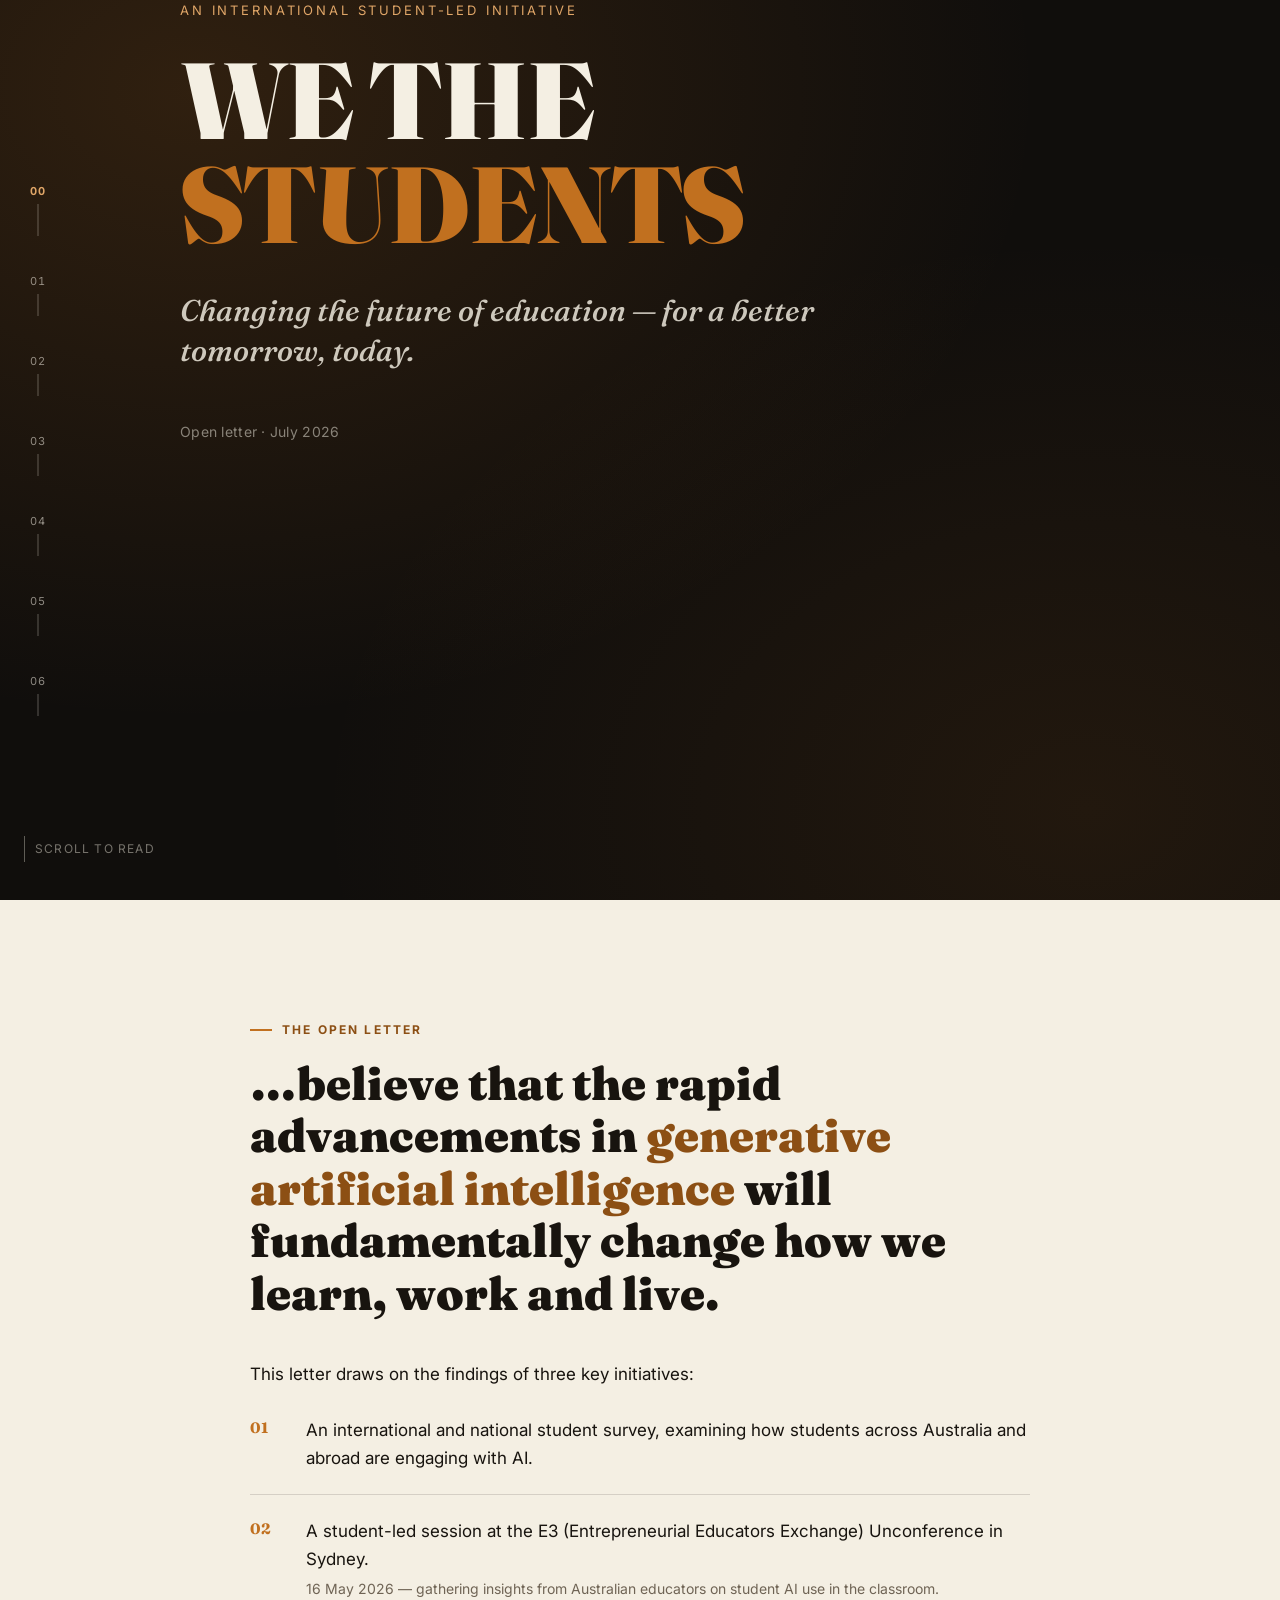
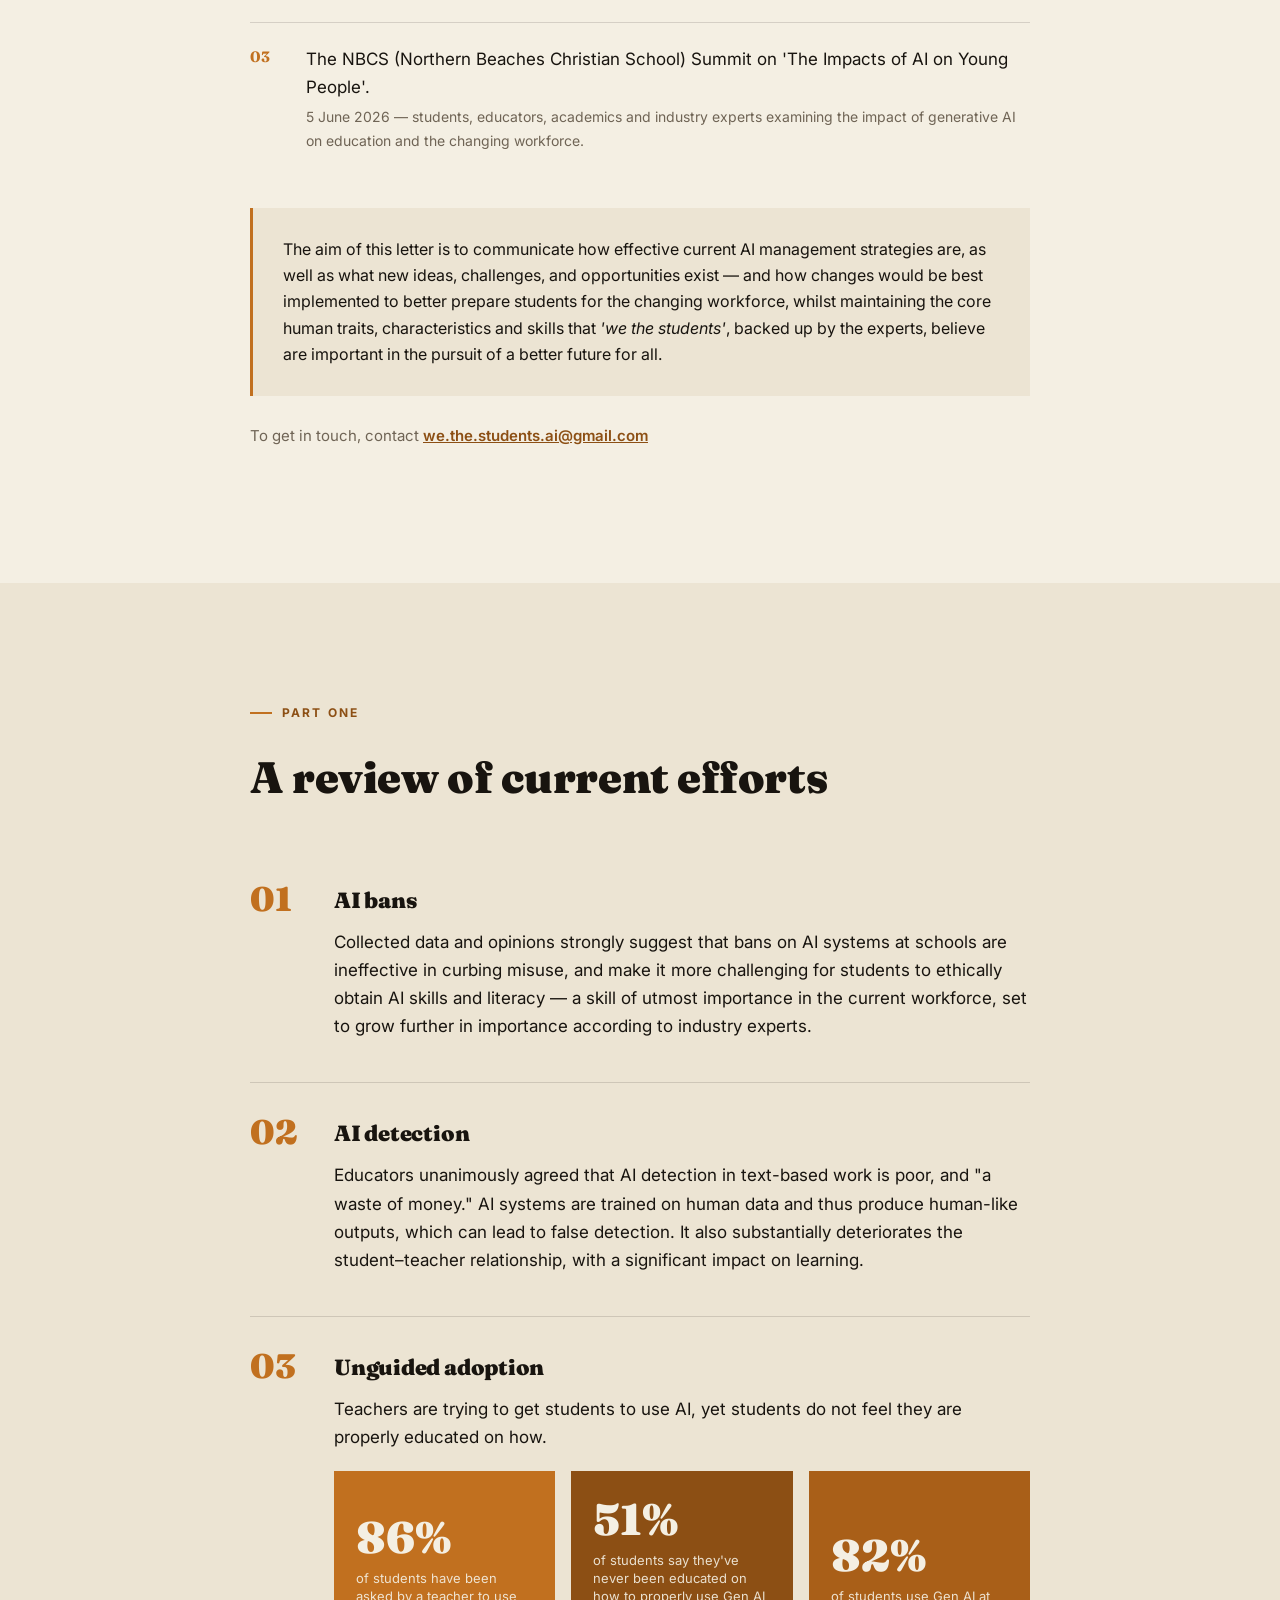
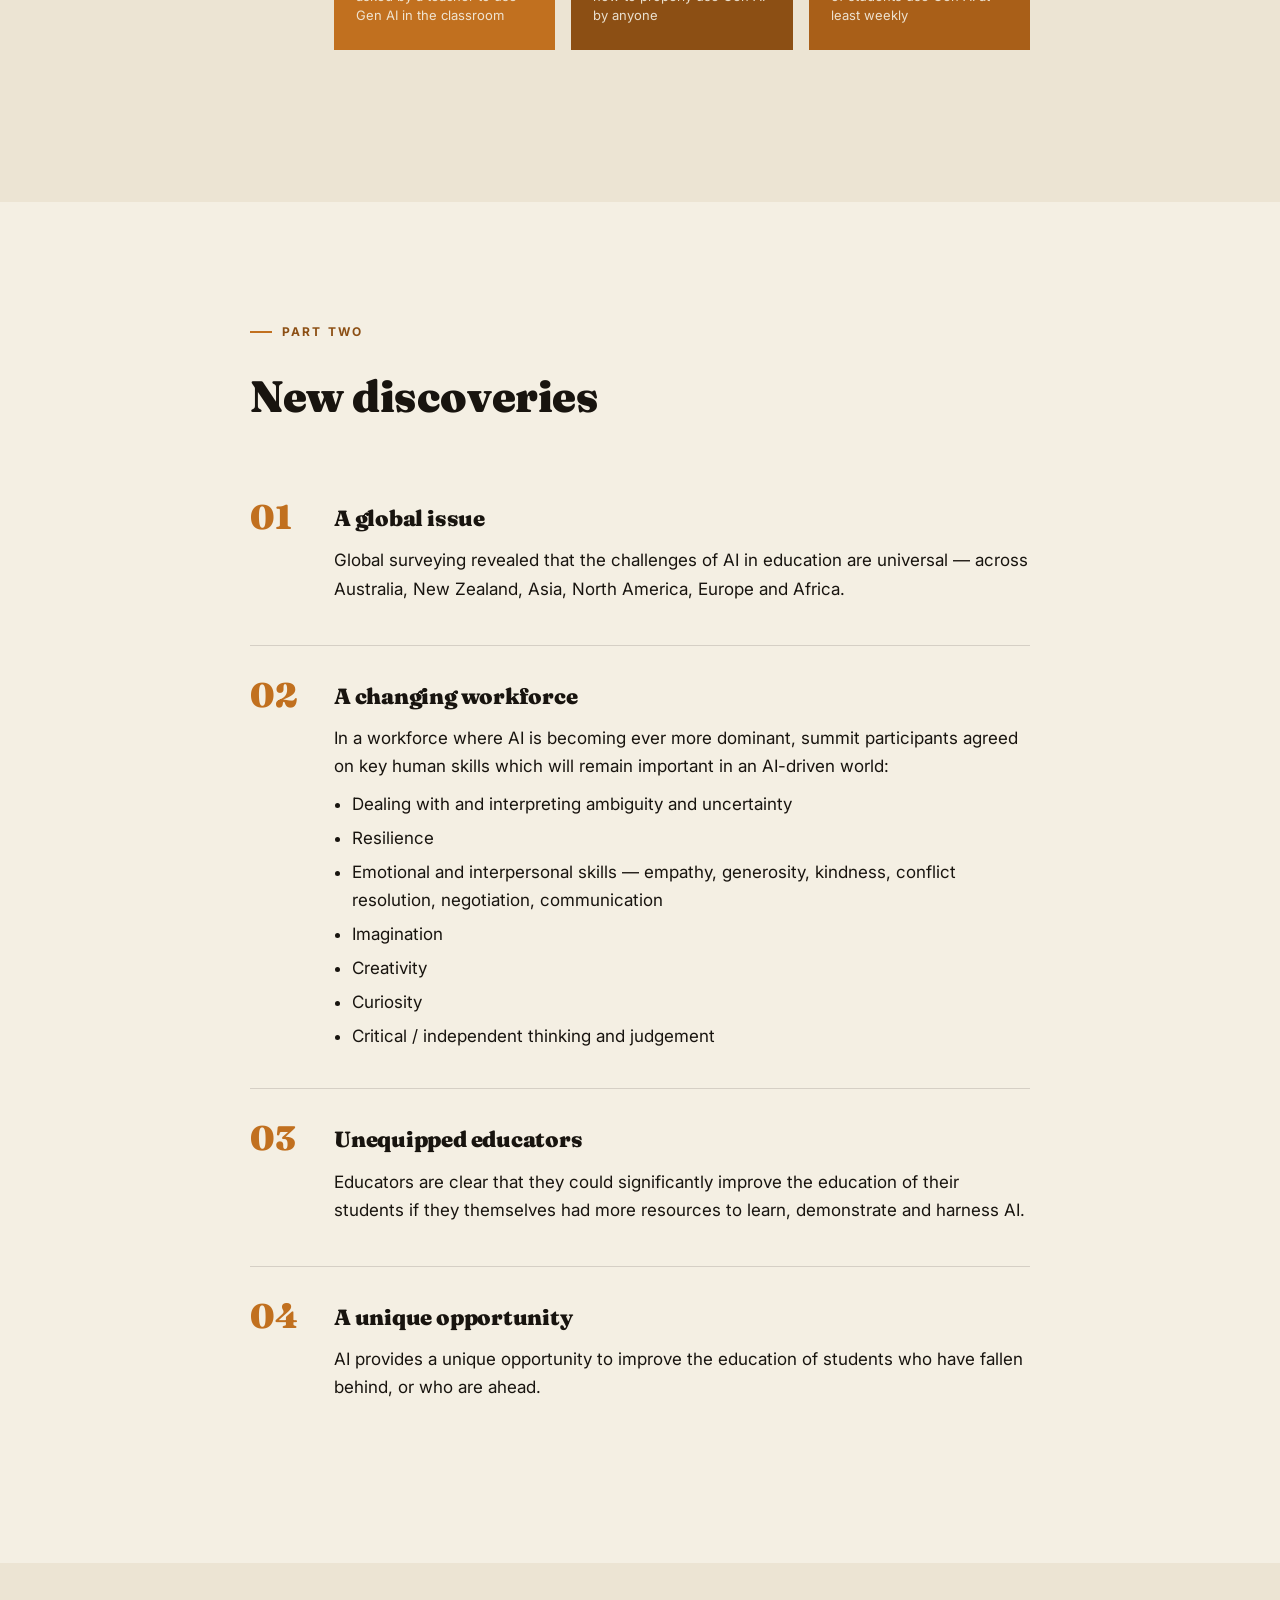
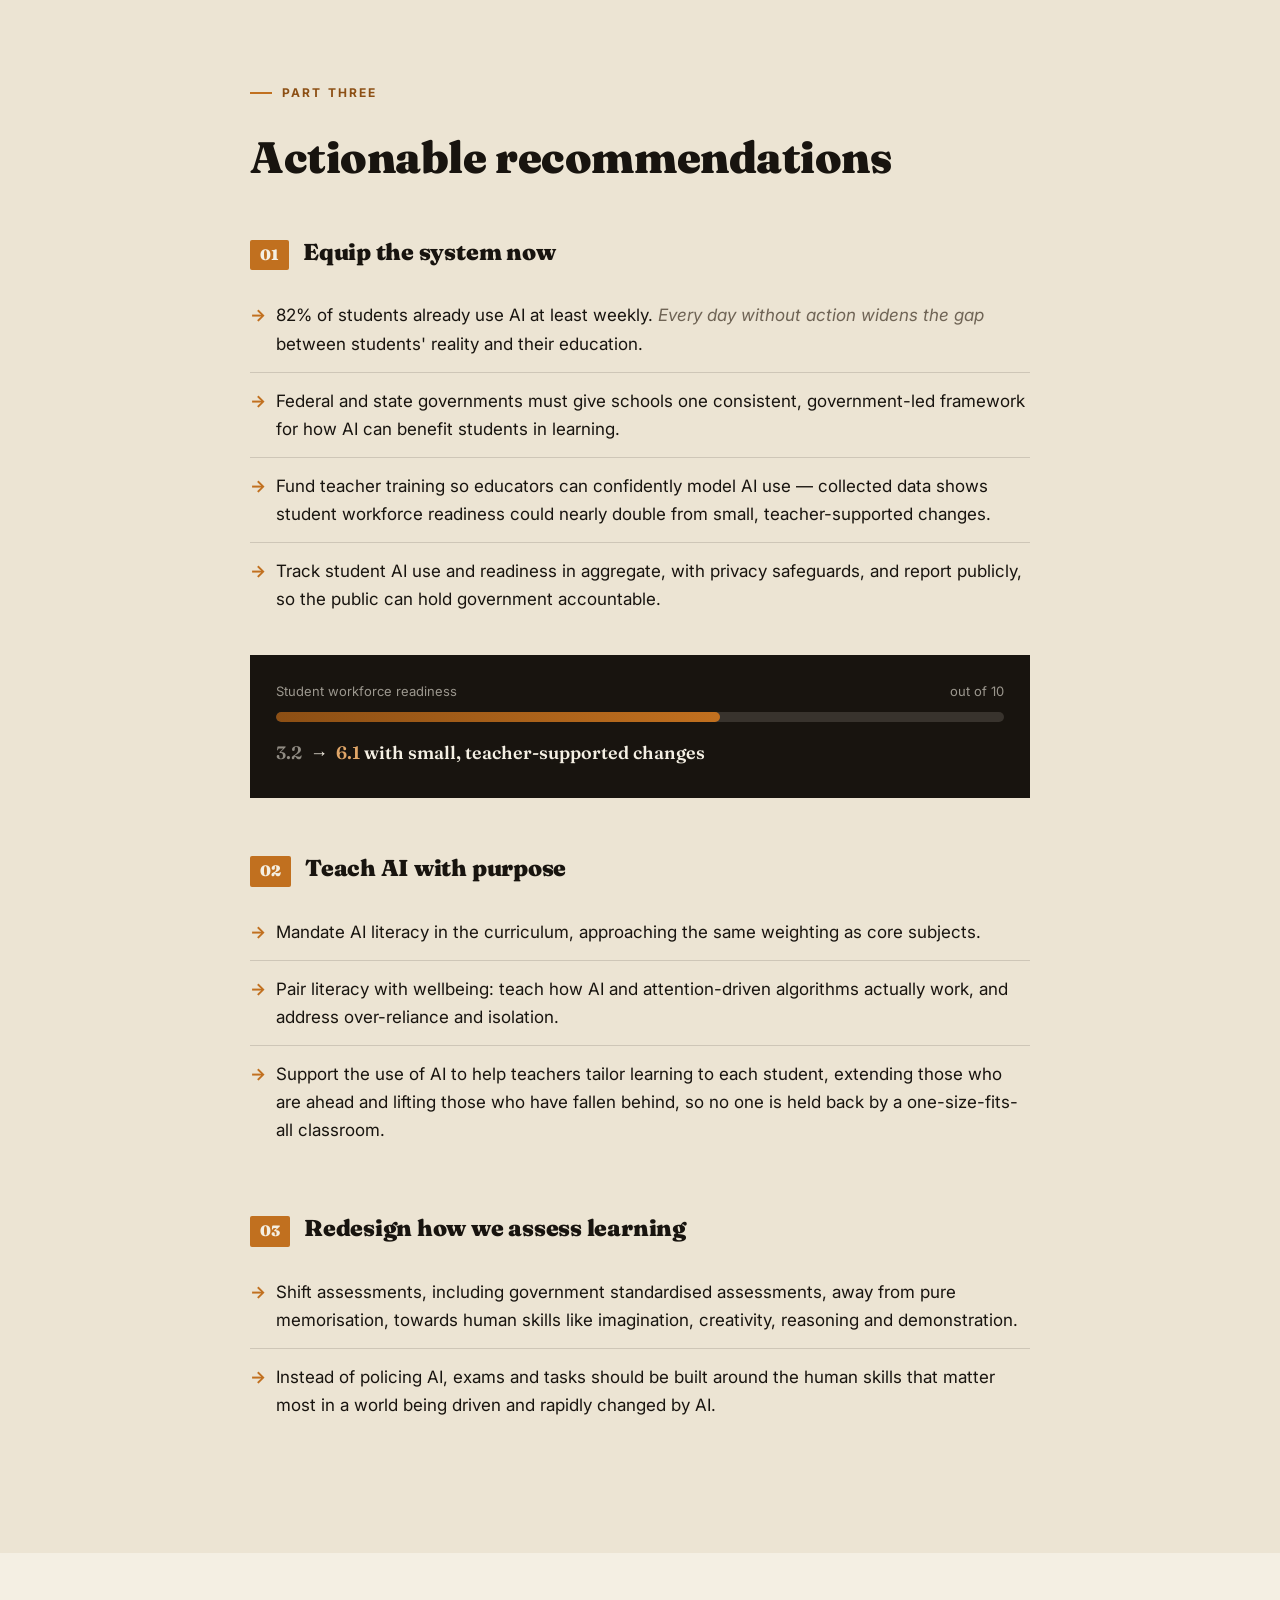
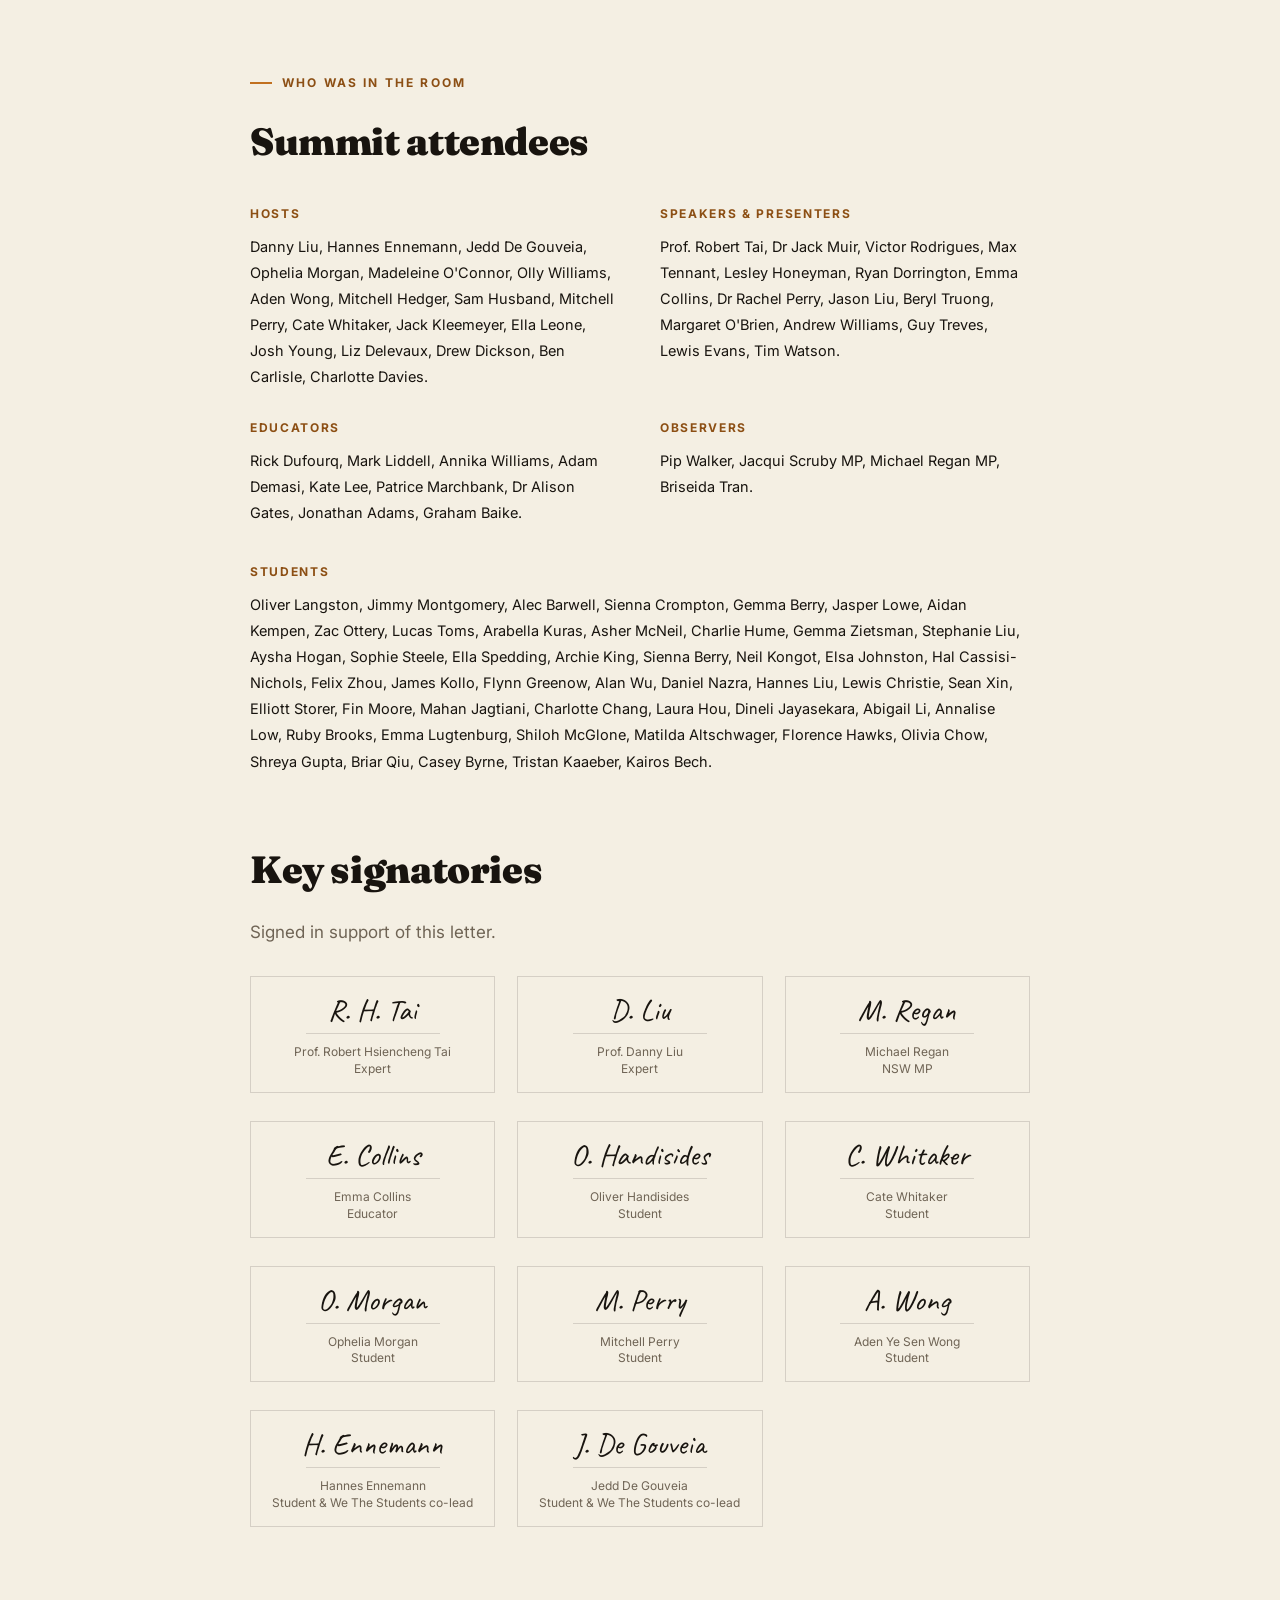
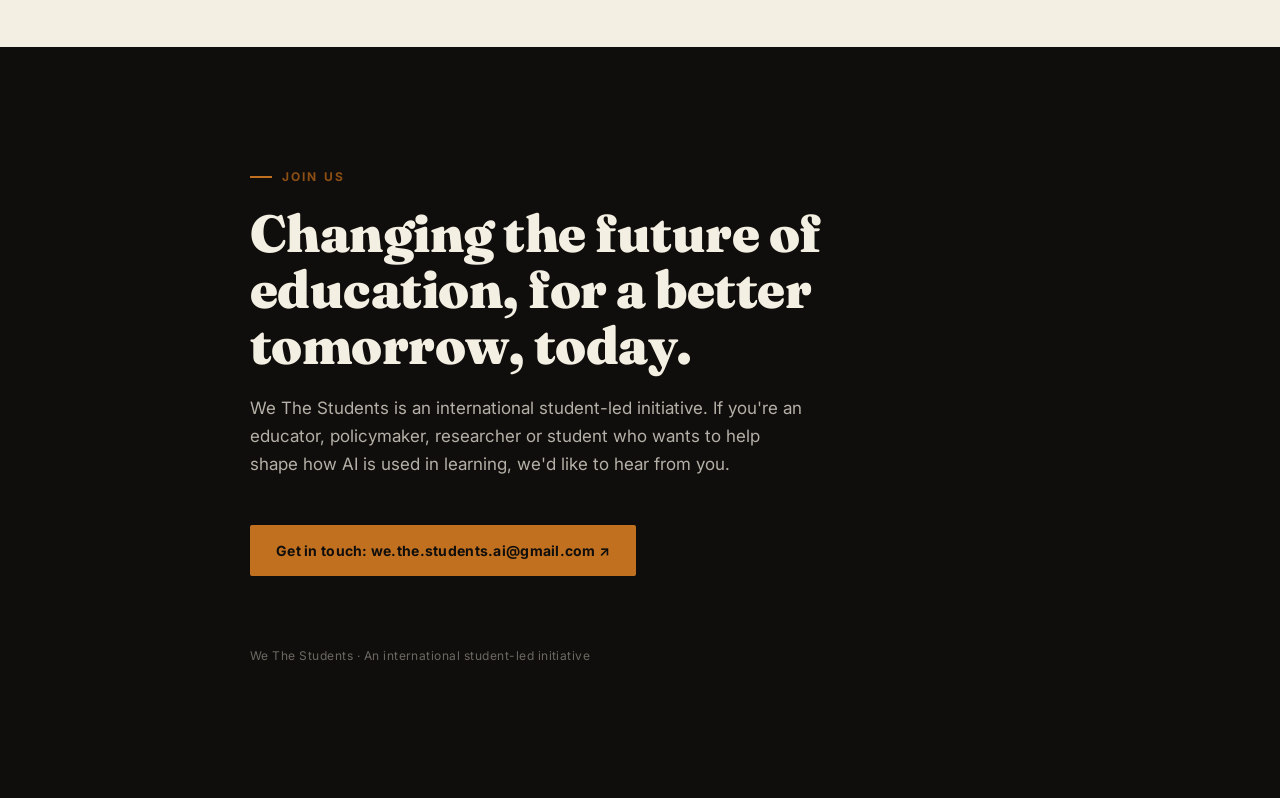
==== index.html @ c6d5ffde "Update and rename we-the-students.html to index.html" ====
<!DOCTYPE html>
<html lang="en">
<head>
<meta charset="UTF-8">
<meta name="viewport" content="width=device-width, initial-scale=1.0">
<title>We The Students: An Open Letter on AI in Education</title>
<meta name="description" content="An international student-led open letter on AI in education.">
<link rel="preconnect" href="https://fonts.googleapis.com">
<link rel="preconnect" href="https://fonts.gstatic.com" crossorigin>
<link href="https://fonts.googleapis.com/css2?family=Fraunces:ital,opsz,wght@0,9..144,300;0,9..144,500;0,9..144,700;0,9..144,900;1,9..144,600&family=Inter:wght@400;500;600;700&family=Caveat:wght@500;700&display=swap" rel="stylesheet">
<style>
  :root{
    --ink:#18140f;
    --paper:#f4efe3;
    --paper-2:#ece4d3;
    --cover:#100e0c;
    --terracotta:#c1701f;
    --terracotta-deep:#8c4f14;
    --terracotta-soft:#e0a668;
    --muted:#6f6455;
    --line: rgba(24,20,15,0.14);
    --line-on-dark: rgba(244,239,227,0.16);
    --maxw: 780px;
  }

  *{box-sizing:border-box;}
  html{scroll-behavior:smooth;}
  body{
    margin:0;
    background:var(--paper);
    color:var(--ink);
    font-family:'Inter', sans-serif;
    font-size:17px;
    line-height:1.65;
    -webkit-font-smoothing:antialiased;
  }
  @media (prefers-reduced-motion: reduce){
    html{scroll-behavior:auto;}
    *{animation-duration:0.001ms !important; transition-duration:0.001ms !important;}
  }

  h1,h2,h3{
    font-family:'Fraunces', serif;
    font-weight:900;
    letter-spacing:-0.01em;
    margin:0 0 0.4em 0;
    color:var(--ink);
  }

  a{color:var(--terracotta-deep);}
  a:focus-visible, button:focus-visible, .navlink:focus-visible{
    outline:2px solid var(--terracotta);
    outline-offset:3px;
  }

  /* progress bar */
  #progress{
    position:fixed;
    top:0; left:0;
    height:3px;
    width:0%;
    background:var(--terracotta);
    z-index:100;
    transition:width 0.08s linear;
  }

  /* ide rail nav */
  #rail{
    position:fixed;
    top:0; left:0;
    height:100vh;
    width:76px;
    display:flex;
    flex-direction:column;
    align-items:center;
    justify-content:center;
    gap:26px;
    z-index:90;
    background:transparent;
  }
  .rail-dot{
    width:100%;
    display:flex;
    flex-direction:column;
    align-items:center;
    gap:6px;
    cursor:pointer;
    background:none;
    border:none;
    padding:6px 0;
    font-family:'Inter',sans-serif;
  }
  .rail-num{
    font-size:11px;
    letter-spacing:0.08em;
    color:var(--muted);
    font-variant-numeric: tabular-nums;
    transition:color 0.25s ease;
  }
  .rail-bar{
    width:2px;
    height:22px;
    background:var(--line);
    transition:background 0.25s ease, height 0.25s ease;
  }
  .rail-dot.active .rail-num{color:var(--terracotta-deep); font-weight:700;}
  .rail-dot.active .rail-bar{background:var(--terracotta); height:32px;}
  .rail-dot:hover .rail-bar{background:var(--terracotta-soft);}

  #rail.on-dark .rail-num{color:rgba(244,239,227,0.55);}
  #rail.on-dark .rail-bar{background:var(--line-on-dark);}
  #rail.on-dark .rail-dot.active .rail-num{color:var(--terracotta-soft);}

  @media (max-width: 860px){
    #rail{display:none;}
  }

  /* mobile top nav */
  #mobilebar{
    display:none;
    position:fixed;
    top:0; left:0; right:0;
    z-index:95;
    background:var(--paper);
    border-bottom:1px solid var(--line);
    padding:10px 16px;
    font-family:'Inter',sans-serif;
    font-size:13px;
    overflow-x:auto;
    white-space:nowrap;
    -ms-overflow-style:none;
    scrollbar-width:none;
  }
  #mobilebar::-webkit-scrollbar{display:none;}
  #mobilebar button{
    background:none;border:none;
    color:var(--muted);
    padding:6px 10px;
    font-size:13px;
    font-family:'Inter',sans-serif;
    cursor:pointer;
  }
  #mobilebar button.active{color:var(--terracotta-deep); font-weight:700;}
  @media (max-width: 860px){
    #mobilebar{display:block;}
    body{padding-top:0;}
  }

  section{
    position:relative;
    padding:120px 24px;
    display:flex;
    justify-content:center;
  }
  @media (max-width:860px){
    section{padding:96px 20px 72px;}
  }
  .inner{width:100%; max-width:var(--maxw);}

  .eyebrow{
    font-family:'Inter',sans-serif;
    font-weight:700;
    font-size:12px;
    letter-spacing:0.18em;
    text-transform:uppercase;
    color:var(--terracotta-deep);
    margin-bottom:18px;
    display:flex;
    align-items:center;
    gap:10px;
  }
  .eyebrow::before{
    content:"";
    width:22px; height:2px;
    background:var(--terracotta);
    display:inline-block;
  }

  /* cover */
  #cover{
    background:var(--cover);
    color:var(--paper);
    min-height:100svh;
    padding:0 24px;
    text-align:left;
    background-image:
      radial-gradient(ellipse at 15% 10%, rgba(193,112,31,0.18), transparent 55%),
      radial-gradient(ellipse at 85% 90%, rgba(193,112,31,0.10), transparent 50%);
  }
  #cover .inner{max-width:920px;}
  #cover .kicker{
    font-family:'Inter',sans-serif;
    font-size:13px;
    letter-spacing:0.22em;
    text-transform:uppercase;
    color:var(--terracotta-soft);
    margin-bottom:28px;
  }
  #cover h1{
    font-size:clamp(48px, 9vw, 108px);
    line-height:0.96;
    color:var(--paper);
    margin-bottom:0;
  }
  #cover h1 span{color:var(--terracotta);}
  #cover .subhead{
    margin-top:34px;
    font-family:'Fraunces', serif;
    font-style:italic;
    font-weight:500;
    font-size:clamp(20px,3vw,30px);
    color:rgba(244,239,227,0.82);
    max-width:640px;
    line-height:1.35;
  }
  #cover .tag{
    margin-top:48px;
    font-size:14px;
    color:rgba(244,239,227,0.5);
    letter-spacing:0.02em;
  }
  .scrolldown{
    position:absolute;
    bottom:38px; left:24px;
    display:flex; align-items:center; gap:10px;
    font-size:12px; letter-spacing:0.1em; text-transform:uppercase;
    color:rgba(244,239,227,0.45);
  }
  .scrolldown .chev{
    width:1px; height:26px; background:rgba(244,239,227,0.35);
    position:relative; overflow:hidden;
  }
  .scrolldown .chev::after{
    content:"";
    position:absolute; top:-100%; left:0; width:100%; height:100%;
    background:var(--terracotta);
    animation:runline 1.8s infinite ease-in-out;
  }
  @keyframes runline{
    0%{top:-100%;} 60%{top:100%;} 100%{top:100%;}
  }

  /* belief statement */
  #belief blockquote{
    font-family:'Fraunces', serif;
    font-weight:900;
    font-size:clamp(28px, 4.4vw, 46px);
    line-height:1.14;
    margin:0 0 40px 0;
    color:var(--ink);
  }
  #belief blockquote .accent{color:var(--terracotta-deep);}

  .initiative-list{
    list-style:none;
    margin:0; padding:0;
    counter-reset:init;
    display:flex; flex-direction:column; gap:22px;
    margin-top:28px;
  }
  .initiative-list li{
    counter-increment:init;
    display:grid;
    grid-template-columns:40px 1fr;
    gap:16px;
    padding-bottom:22px;
    border-bottom:1px solid var(--line);
  }
  .initiative-list li:last-child{border-bottom:none; padding-bottom:0;}
  .initiative-list li::before{
    content:counter(init, decimal-leading-zero);
    font-family:'Fraunces', serif;
    font-weight:700;
    font-size:15px;
    color:var(--terracotta);
  }
  .initiative-list p{margin:0; color:var(--ink);}
  .initiative-list .meta{
    display:block; margin-top:4px; font-size:14px; color:var(--muted);
  }

  .aim-box{
    margin-top:56px;
    padding:28px 30px;
    background:var(--paper-2);
    border-left:3px solid var(--terracotta);
    font-size:16px;
    color:var(--ink);
  }
  .contact-line{
    margin-top:28px;
    font-size:15px;
    color:var(--muted);
  }
  .contact-line a{
    font-weight:600;
  }

  /* alt section shading */
  .shade{background:var(--paper-2);}

  /* numbered feature blocks */
  .feature{
    display:grid;
    grid-template-columns:64px 1fr;
    gap:20px;
    padding:32px 0;
    border-bottom:1px solid var(--line);
  }
  .feature:first-of-type{padding-top:0;}
  .feature:last-of-type{border-bottom:none;}
  .feature .num{
    font-family:'Fraunces', serif;
    font-weight:900;
    font-size:34px;
    color:var(--terracotta);
    line-height:1;
  }
  .feature h3{
    font-size:22px;
    margin-bottom:10px;
  }
  .feature p{margin:0 0 10px 0; color:var(--ink);}
  .feature ul{margin:10px 0 0 0; padding-left:18px; color:var(--ink);}
  .feature ul li{margin-bottom:6px;}

  /* stat cards */
  .stat-grid{
    display:grid;
    grid-template-columns:repeat(3, 1fr);
    gap:16px;
    margin-top:20px;
  }
  @media (max-width:640px){
    .stat-grid{grid-template-columns:1fr;}
  }
  .stat-card{
    background:var(--terracotta);
    color:var(--paper);
    padding:26px 22px;
    min-height:150px;
    display:flex;
    flex-direction:column;
    justify-content:flex-end;
  }
  .stat-card:nth-child(2){background:var(--terracotta-deep);}
  .stat-card:nth-child(3){background:#a95f18;}
  .stat-num{
    font-family:'Fraunces', serif;
    font-weight:900;
    font-size:44px;
    line-height:1;
    margin-bottom:10px;
    font-variant-numeric: tabular-nums;
  }
  .stat-label{font-size:13px; line-height:1.4; color:rgba(244,239,227,0.9);}

  /* readiness meter (3.2 -> 6.1) */
  .meter-wrap{
    margin:28px 0 8px;
    padding:26px 26px 30px;
    background:var(--ink);
    color:var(--paper);
  }
  .meter-labels{
    display:flex; justify-content:space-between;
    font-size:13px; color:rgba(244,239,227,0.6);
    margin-bottom:10px;
  }
  .meter-track{
    position:relative;
    height:10px;
    background:rgba(244,239,227,0.14);
    border-radius:6px;
    overflow:hidden;
  }
  .meter-fill{
    position:absolute; left:0; top:0; bottom:0;
    width:0%;
    background:linear-gradient(90deg, var(--terracotta-deep), var(--terracotta));
    border-radius:6px;
    transition:width 1.4s cubic-bezier(.2,.8,.2,1);
  }
  .meter-caption{
    margin-top:16px;
    font-family:'Fraunces', serif;
    font-size:18px;
    font-weight:600;
  }
  .meter-caption .from{color:rgba(244,239,227,0.55);}
  .meter-caption .to{color:var(--terracotta-soft);}

  /* recommendation groups */
  .rec-group{margin-bottom:52px;}
  .rec-group:last-child{margin-bottom:0;}
  .rec-head{
    display:flex; align-items:baseline; gap:14px;
    margin-bottom:16px;
  }
  .rec-head .tag{
    font-family:'Fraunces', serif;
    font-weight:900;
    font-size:15px;
    color:var(--paper);
    background:var(--terracotta);
    padding:3px 10px;
    border-radius:2px;
  }
  .rec-head h3{margin:0; font-size:23px;}
  .rec-group ul{
    list-style:none; margin:0; padding:0;
  }
  .rec-group li{
    position:relative;
    padding:14px 0 14px 26px;
    border-bottom:1px solid var(--line);
    color:var(--ink);
  }
  .rec-group li:last-child{border-bottom:none;}
  .rec-group li::before{
    content:"→";
    position:absolute; left:0; top:14px;
    color:var(--terracotta);
    font-weight:700;
  }
  .rec-group li em{font-style:italic; color:var(--muted);}

  /* summit / attendees */
  .people-grid{
    display:grid;
    grid-template-columns:1fr 1fr;
    gap:28px 40px;
    margin-top:24px;
  }
  @media (max-width:640px){
    .people-grid{grid-template-columns:1fr;}
  }
  .people-block h4{
    font-family:'Inter',sans-serif;
    font-size:12px;
    letter-spacing:0.14em;
    text-transform:uppercase;
    color:var(--terracotta-deep);
    margin:0 0 10px 0;
  }
  .people-block p{
    margin:0; font-size:14.5px; color:var(--ink); line-height:1.8;
  }

  /* signatories */
  .sig-grid{
    display:grid;
    grid-template-columns:repeat(3, 1fr);
    gap:28px 22px;
    margin-top:30px;
  }
  @media (max-width:640px){
    .sig-grid{grid-template-columns:1fr 1fr;}
  }
  .sig-card{
    text-align:center;
    padding:18px 10px 14px;
    border:1px solid var(--line);
  }
  .sig-name-script{
    font-family:'Caveat', cursive;
    font-size:30px;
    color:var(--ink);
    margin-bottom:8px;
    line-height:1;
  }
  .sig-underline{
    width:60%;
    height:1px;
    background:var(--line);
    margin:0 auto 10px;
  }
  .sig-role{
    font-size:12px; color:var(--muted); line-height:1.4;
  }

  /* closing */
  #closing{
    background:var(--cover);
    color:var(--paper);
    text-align:left;
  }
  #closing h2{
    color:var(--paper);
    font-size:clamp(30px,5vw,52px);
    line-height:1.08;
  }
  #closing p{
    color:rgba(244,239,227,0.72);
    font-size:17px;
    max-width:560px;
  }
  .cta-btn{
    display:inline-flex;
    align-items:center;
    gap:10px;
    margin-top:30px;
    padding:14px 26px;
    background:var(--terracotta);
    color:var(--cover);
    font-family:'Inter',sans-serif;
    font-weight:700;
    font-size:14px;
    letter-spacing:0.02em;
    text-decoration:none;
    border-radius:2px;
    transition:background 0.2s ease, transform 0.2s ease;
  }
  .cta-btn:hover{background:var(--terracotta-soft); transform:translateX(2px);}
  #closing .footnote{
    margin-top:70px;
    font-size:12px;
    color:rgba(244,239,227,0.4);
    letter-spacing:0.04em;
  }

  /* reveal-on-scroll */
  .reveal{
    opacity:0;
    transform:translateY(18px);
    transition:opacity 0.7s ease, transform 0.7s ease;
  }
  .reveal.in{
    opacity:1;
    transform:translateY(0);
  }

  ::selection{background:var(--terracotta); color:var(--paper);}
</style>
</head>
<body>

<div id="progress"></div>

<nav id="rail" aria-label="Section navigation">
  <button class="rail-dot" data-target="cover"><span class="rail-num">00</span><span class="rail-bar"></span></button>
  <button class="rail-dot" data-target="belief"><span class="rail-num">01</span><span class="rail-bar"></span></button>
  <button class="rail-dot" data-target="review"><span class="rail-num">02</span><span class="rail-bar"></span></button>
  <button class="rail-dot" data-target="discoveries"><span class="rail-num">03</span><span class="rail-bar"></span></button>
  <button class="rail-dot" data-target="recommendations"><span class="rail-num">04</span><span class="rail-bar"></span></button>
  <button class="rail-dot" data-target="summit"><span class="rail-num">05</span><span class="rail-bar"></span></button>
  <button class="rail-dot" data-target="closing"><span class="rail-num">06</span><span class="rail-bar"></span></button>
</nav>

<div id="mobilebar">
  <button data-target="cover">Cover</button>
  <button data-target="belief">The Letter</button>
  <button data-target="review">Current Efforts</button>
  <button data-target="discoveries">Discoveries</button>
  <button data-target="recommendations">Recommendations</button>
  <button data-target="summit">Summit</button>
  <button data-target="closing">Get In Touch</button>
</div>

<!-- COVER -->
<section id="cover">
  <div class="inner">
    <div class="kicker">An international student-led initiative</div>
    <h1>WE THE<br><span>STUDENTS</span></h1>
    <p class="subhead">Changing the future of education — for a better tomorrow, today.</p>
    <p class="tag">Open letter · July 2026</p>
  </div>
  <div class="scrolldown"><div class="chev"></div>Scroll to read</div>
</section>

<!-- BELIEF / ABOUT THE LETTER -->
<section id="belief">
  <div class="inner">
    <div class="eyebrow reveal">The Open Letter</div>
    <blockquote class="reveal">…believe that the rapid advancements in <span class="accent">generative artificial intelligence</span> will fundamentally change how we learn, work and live.</blockquote>

    <p class="reveal">This letter draws on the findings of three key initiatives:</p>

    <ol class="initiative-list reveal">
      <li>
        <p>An international and national student survey, examining how students across Australia and abroad are engaging with AI.</p>
      </li>
      <li>
        <p>A student-led session at the E3 (Entrepreneurial Educators Exchange) Unconference in Sydney.
        <span class="meta">16 May 2026 — gathering insights from Australian educators on student AI use in the classroom.</span></p>
      </li>
      <li>
        <p>The NBCS (Northern Beaches Christian School) Summit on 'The Impacts of AI on Young People'.
        <span class="meta">5 June 2026 — students, educators, academics and industry experts examining the impact of generative AI on education and the changing workforce.</span></p>
      </li>
    </ol>

    <div class="aim-box reveal">
      The aim of this letter is to communicate how effective current AI management strategies are, as well as what new ideas, challenges, and opportunities exist — and how changes would be best implemented to better prepare students for the changing workforce, whilst maintaining the core human traits, characteristics and skills that <em>'we the students'</em>, backed up by the experts, believe are important in the pursuit of a better future for all.
    </div>

    <p class="contact-line reveal">To get in touch, contact <a href="mailto:we.the.students.ai@gmail.com">we.the.students.ai@gmail.com</a></p>
  </div>
</section>

<!-- REVIEW OF CURRENT EFFORTS -->
<section id="review" class="shade">
  <div class="inner">
    <div class="eyebrow reveal">Part One</div>
    <h2 class="reveal" style="font-size:clamp(30px,4.4vw,44px); margin-bottom:36px;">A review of current efforts</h2>

    <div class="feature reveal">
      <div class="num">01</div>
      <div>
        <h3>AI bans</h3>
        <p>Collected data and opinions strongly suggest that bans on AI systems at schools are ineffective in curbing misuse, and make it more challenging for students to ethically obtain AI skills and literacy — a skill of utmost importance in the current workforce, set to grow further in importance according to industry experts.</p>
      </div>
    </div>

    <div class="feature reveal">
      <div class="num">02</div>
      <div>
        <h3>AI detection</h3>
        <p>Educators unanimously agreed that AI detection in text-based work is poor, and "a waste of money." AI systems are trained on human data and thus produce human-like outputs, which can lead to false detection. It also substantially deteriorates the student–teacher relationship, with a significant impact on learning.</p>
      </div>
    </div>

    <div class="feature reveal">
      <div class="num">03</div>
      <div>
        <h3>Unguided adoption</h3>
        <p>Teachers are trying to get students to use AI, yet students do not feel they are properly educated on how.</p>
        <div class="stat-grid">
          <div class="stat-card"><span class="stat-num" data-target="86" data-suffix="%">0%</span><span class="stat-label">of students have been asked by a teacher to use Gen AI in the classroom</span></div>
          <div class="stat-card"><span class="stat-num" data-target="51" data-suffix="%">0%</span><span class="stat-label">of students say they've never been educated on how to properly use Gen AI by anyone</span></div>
          <div class="stat-card"><span class="stat-num" data-target="82" data-suffix="%">0%</span><span class="stat-label">of students use Gen AI at least weekly</span></div>
        </div>
      </div>
    </div>
  </div>
</section>

<!-- NEW DISCOVERIES -->
<section id="discoveries">
  <div class="inner">
    <div class="eyebrow reveal">Part Two</div>
    <h2 class="reveal" style="font-size:clamp(30px,4.4vw,44px); margin-bottom:36px;">New discoveries</h2>

    <div class="feature reveal">
      <div class="num">01</div>
      <div>
        <h3>A global issue</h3>
        <p>Global surveying revealed that the challenges of AI in education are universal — across Australia, New Zealand, Asia, North America, Europe and Africa.</p>
      </div>
    </div>

    <div class="feature reveal">
      <div class="num">02</div>
      <div>
        <h3>A changing workforce</h3>
        <p>In a workforce where AI is becoming ever more dominant, summit participants agreed on key human skills which will remain important in an AI-driven world:</p>
        <ul>
          <li>Dealing with and interpreting ambiguity and uncertainty</li>
          <li>Resilience</li>
          <li>Emotional and interpersonal skills — empathy, generosity, kindness, conflict resolution, negotiation, communication</li>
          <li>Imagination</li>
          <li>Creativity</li>
          <li>Curiosity</li>
          <li>Critical / independent thinking and judgement</li>
        </ul>
      </div>
    </div>

    <div class="feature reveal">
      <div class="num">03</div>
      <div>
        <h3>Unequipped educators</h3>
        <p>Educators are clear that they could significantly improve the education of their students if they themselves had more resources to learn, demonstrate and harness AI.</p>
      </div>
    </div>

    <div class="feature reveal">
      <div class="num">04</div>
      <div>
        <h3>A unique opportunity</h3>
        <p>AI provides a unique opportunity to improve the education of students who have fallen behind, or who are ahead.</p>
      </div>
    </div>
  </div>
</section>

<!-- ACTIONABLE RECOMMENDATIONS -->
<section id="recommendations" class="shade">
  <div class="inner">
    <div class="eyebrow reveal">Part Three</div>
    <h2 class="reveal" style="font-size:clamp(30px,4.4vw,44px); margin-bottom:40px;">Actionable recommendations</h2>

    <div class="rec-group reveal">
      <div class="rec-head"><span class="tag">01</span><h3>Equip the system now</h3></div>
      <ul>
        <li>82% of students already use AI at least weekly. <em>Every day without action widens the gap</em> between students' reality and their education.</li>
        <li>Federal and state governments must give schools one consistent, government-led framework for how AI can benefit students in learning.</li>
        <li>Fund teacher training so educators can confidently model AI use — collected data shows student workforce readiness could nearly double from small, teacher-supported changes.</li>
        <li>Track student AI use and readiness in aggregate, with privacy safeguards, and report publicly, so the public can hold government accountable.</li>
      </ul>

      <div class="meter-wrap reveal" id="meter">
        <div class="meter-labels"><span>Student workforce readiness</span><span>out of 10</span></div>
        <div class="meter-track"><div class="meter-fill" id="meterFill"></div></div>
        <div class="meter-caption"><span class="from">3.2</span> &nbsp;→&nbsp; <span class="to">6.1</span> with small, teacher-supported changes</div>
      </div>
    </div>

    <div class="rec-group reveal">
      <div class="rec-head"><span class="tag">02</span><h3>Teach AI with purpose</h3></div>
      <ul>
        <li>Mandate AI literacy in the curriculum, approaching the same weighting as core subjects.</li>
        <li>Pair literacy with wellbeing: teach how AI and attention-driven algorithms actually work, and address over-reliance and isolation.</li>
        <li>Support the use of AI to help teachers tailor learning to each student, extending those who are ahead and lifting those who have fallen behind, so no one is held back by a one-size-fits-all classroom.</li>
      </ul>
    </div>

    <div class="rec-group reveal">
      <div class="rec-head"><span class="tag">03</span><h3>Redesign how we assess learning</h3></div>
      <ul>
        <li>Shift assessments, including government standardised assessments, away from pure memorisation, towards human skills like imagination, creativity, reasoning and demonstration.</li>
        <li>Instead of policing AI, exams and tasks should be built around the human skills that matter most in a world being driven and rapidly changed by AI.</li>
      </ul>
    </div>
  </div>
</section>

<!-- SUMMIT ATTENDEES + SIGNATORIES -->
<section id="summit">
  <div class="inner">
    <div class="eyebrow reveal">Who Was In The Room</div>
    <h2 class="reveal" style="font-size:clamp(28px,4vw,38px); margin-bottom:30px;">Summit attendees</h2>

    <div class="people-grid reveal">
      <div class="people-block">
        <h4>Hosts</h4>
        <p>Danny Liu, Hannes Ennemann, Jedd De Gouveia, Ophelia Morgan, Madeleine O'Connor, Olly Williams, Aden Wong, Mitchell Hedger, Sam Husband, Mitchell Perry, Cate Whitaker, Jack Kleemeyer, Ella Leone, Josh Young, Liz Delevaux, Drew Dickson, Ben Carlisle, Charlotte Davies.</p>
      </div>
      <div class="people-block">
        <h4>Speakers &amp; Presenters</h4>
        <p>Prof. Robert Tai, Dr Jack Muir, Victor Rodrigues, Max Tennant, Lesley Honeyman, Ryan Dorrington, Emma Collins, Dr Rachel Perry, Jason Liu, Beryl Truong, Margaret O'Brien, Andrew Williams, Guy Treves, Lewis Evans, Tim Watson.</p>
      </div>
      <div class="people-block">
        <h4>Educators</h4>
        <p>Rick Dufourq, Mark Liddell, Annika Williams, Adam Demasi, Kate Lee, Patrice Marchbank, Dr Alison Gates, Jonathan Adams, Graham Baike.</p>
      </div>
      <div class="people-block">
        <h4>Observers</h4>
        <p>Pip Walker, Jacqui Scruby MP, Michael Regan MP, Briseida Tran.</p>
      </div>
    </div>

    <div class="people-block reveal" style="margin-top:36px;">
      <h4>Students</h4>
      <p>Oliver Langston, Jimmy Montgomery, Alec Barwell, Sienna Crompton, Gemma Berry, Jasper Lowe, Aidan Kempen, Zac Ottery, Lucas Toms, Arabella Kuras, Asher McNeil, Charlie Hume, Gemma Zietsman, Stephanie Liu, Aysha Hogan, Sophie Steele, Ella Spedding, Archie King, Sienna Berry, Neil Kongot, Elsa Johnston, Hal Cassisi-Nichols, Felix Zhou, James Kollo, Flynn Greenow, Alan Wu, Daniel Nazra, Hannes Liu, Lewis Christie, Sean Xin, Elliott Storer, Fin Moore, Mahan Jagtiani, Charlotte Chang, Laura Hou, Dineli Jayasekara, Abigail Li, Annalise Low, Ruby Brooks, Emma Lugtenburg, Shiloh McGlone, Matilda Altschwager, Florence Hawks, Olivia Chow, Shreya Gupta, Briar Qiu, Casey Byrne, Tristan Kaaeber, Kairos Bech.</p>
    </div>

    <h2 class="reveal" style="font-size:clamp(28px,4vw,38px); margin:64px 0 8px;">Key signatories</h2>
    <p class="reveal" style="color:var(--muted); margin-bottom:0;">Signed in support of this letter.</p>

    <div class="sig-grid reveal">
      <div class="sig-card"><div class="sig-name-script">R. H. Tai</div><div class="sig-underline"></div><div class="sig-role">Prof. Robert Hsiencheng Tai<br>Expert</div></div>
      <div class="sig-card"><div class="sig-name-script">D. Liu</div><div class="sig-underline"></div><div class="sig-role">Prof. Danny Liu<br>Expert</div></div>
      <div class="sig-card"><div class="sig-name-script">M. Regan</div><div class="sig-underline"></div><div class="sig-role">Michael Regan<br>NSW MP</div></div>
      <div class="sig-card"><div class="sig-name-script">E. Collins</div><div class="sig-underline"></div><div class="sig-role">Emma Collins<br>Educator</div></div>
      <div class="sig-card"><div class="sig-name-script">O. Handisides</div><div class="sig-underline"></div><div class="sig-role">Oliver Handisides<br>Student</div></div>
      <div class="sig-card"><div class="sig-name-script">C. Whitaker</div><div class="sig-underline"></div><div class="sig-role">Cate Whitaker<br>Student</div></div>
      <div class="sig-card"><div class="sig-name-script">O. Morgan</div><div class="sig-underline"></div><div class="sig-role">Ophelia Morgan<br>Student</div></div>
      <div class="sig-card"><div class="sig-name-script">M. Perry</div><div class="sig-underline"></div><div class="sig-role">Mitchell Perry<br>Student</div></div>
      <div class="sig-card"><div class="sig-name-script">A. Wong</div><div class="sig-underline"></div><div class="sig-role">Aden Ye Sen Wong<br>Student</div></div>
      <div class="sig-card"><div class="sig-name-script">H. Ennemann</div><div class="sig-underline"></div><div class="sig-role">Hannes Ennemann<br>Student &amp; We The Students co-lead</div></div>
      <div class="sig-card"><div class="sig-name-script">J. De Gouveia</div><div class="sig-underline"></div><div class="sig-role">Jedd De Gouveia<br>Student &amp; We The Students co-lead</div></div>
    </div>
  </div>
</section>

<!-- CLOSING -->
<section id="closing">
  <div class="inner">
    <div class="eyebrow reveal">Join Us</div>
    <h2 class="reveal">Changing the future of education, for a better tomorrow, today.</h2>
    <p class="reveal">We The Students is an international student-led initiative. If you're an educator, policymaker, researcher or student who wants to help shape how AI is used in learning, we'd like to hear from you.</p>
    <a class="cta-btn reveal" href="mailto:we.the.students.ai@gmail.com">Get in touch: we.the.students.ai@gmail.com ↗</a>
    <p class="footnote">We The Students · An international student-led initiative</p>
  </div>
</section>

<script>
  // section registry
  const sectionIds = ["cover","belief","review","discoveries","recommendations","summit","closing"];
  const sections = sectionIds.map(id => document.getElementById(id));
  const railDots = Array.from(document.querySelectorAll(".rail-dot"));
  const mobileBtns = Array.from(document.querySelectorAll("#mobilebar button"));
  const rail = document.getElementById("rail");
  const darkSections = new Set(["cover","closing"]);

  function scrollToId(id){
    const el = document.getElementById(id);
    if(el) el.scrollIntoView({behavior:"smooth"});
  }
  railDots.forEach(btn => btn.addEventListener("click", () => scrollToId(btn.dataset.target)));
  mobileBtns.forEach(btn => btn.addEventListener("click", () => scrollToId(btn.dataset.target)));

  // progress bar
  const progressEl = document.getElementById("progress");
  function updateProgress(){
    const scrollTop = window.scrollY;
    const docHeight = document.documentElement.scrollHeight - window.innerHeight;
    const pct = docHeight > 0 ? (scrollTop / docHeight) * 100 : 0;
    progressEl.style.width = pct + "%";
  }

  // active section tracking
  function setActive(id){
    railDots.forEach(d => d.classList.toggle("active", d.dataset.target === id));
    mobileBtns.forEach(d => d.classList.toggle("active", d.dataset.target === id));
    rail.classList.toggle("on-dark", darkSections.has(id));
  }

  const sectionObserver = new IntersectionObserver((entries) => {
    entries.forEach(entry => {
      if(entry.isIntersecting){
        setActive(entry.target.id);
      }
    });
  }, {threshold: 0.5});
  sections.forEach(s => sectionObserver.observe(s));

  window.addEventListener("scroll", updateProgress, {passive:true});
  updateProgress();
  setActive("cover");

  // reveal on scroll
  const revealEls = document.querySelectorAll(".reveal");
  const revealObserver = new IntersectionObserver((entries) => {
    entries.forEach(entry => {
      if(entry.isIntersecting){
        entry.target.classList.add("in");
        revealObserver.unobserve(entry.target);
      }
    });
  }, {threshold:0.15});
  revealEls.forEach(el => revealObserver.observe(el));

  // animated stat counters
  const statEls = document.querySelectorAll(".stat-num[data-target]");
  const statObserver = new IntersectionObserver((entries) => {
    entries.forEach(entry => {
      if(entry.isIntersecting){
        const el = entry.target;
        const target = parseInt(el.dataset.target, 10);
        const suffix = el.dataset.suffix || "";
        let start = 0;
        const duration = 1100;
        const startTime = performance.now();
        function tick(now){
          const p = Math.min((now - startTime) / duration, 1);
          const eased = 1 - Math.pow(1 - p, 3);
          const val = Math.round(eased * target);
          el.textContent = val + suffix;
          if(p < 1) requestAnimationFrame(tick);
        }
        requestAnimationFrame(tick);
        statObserver.unobserve(el);
      }
    });
  }, {threshold:0.4});
  statEls.forEach(el => statObserver.observe(el));

  // readiness meter fill
  const meterFill = document.getElementById("meterFill");
  const meterObserver = new IntersectionObserver((entries) => {
    entries.forEach(entry => {
      if(entry.isIntersecting){
        meterFill.style.width = "61%";
        meterObserver.unobserve(entry.target);
      }
    });
  }, {threshold:0.4});
  const meterEl = document.getElementById("meter");
  if(meterEl) meterObserver.observe(meterEl);
</script>
</body>
</html>
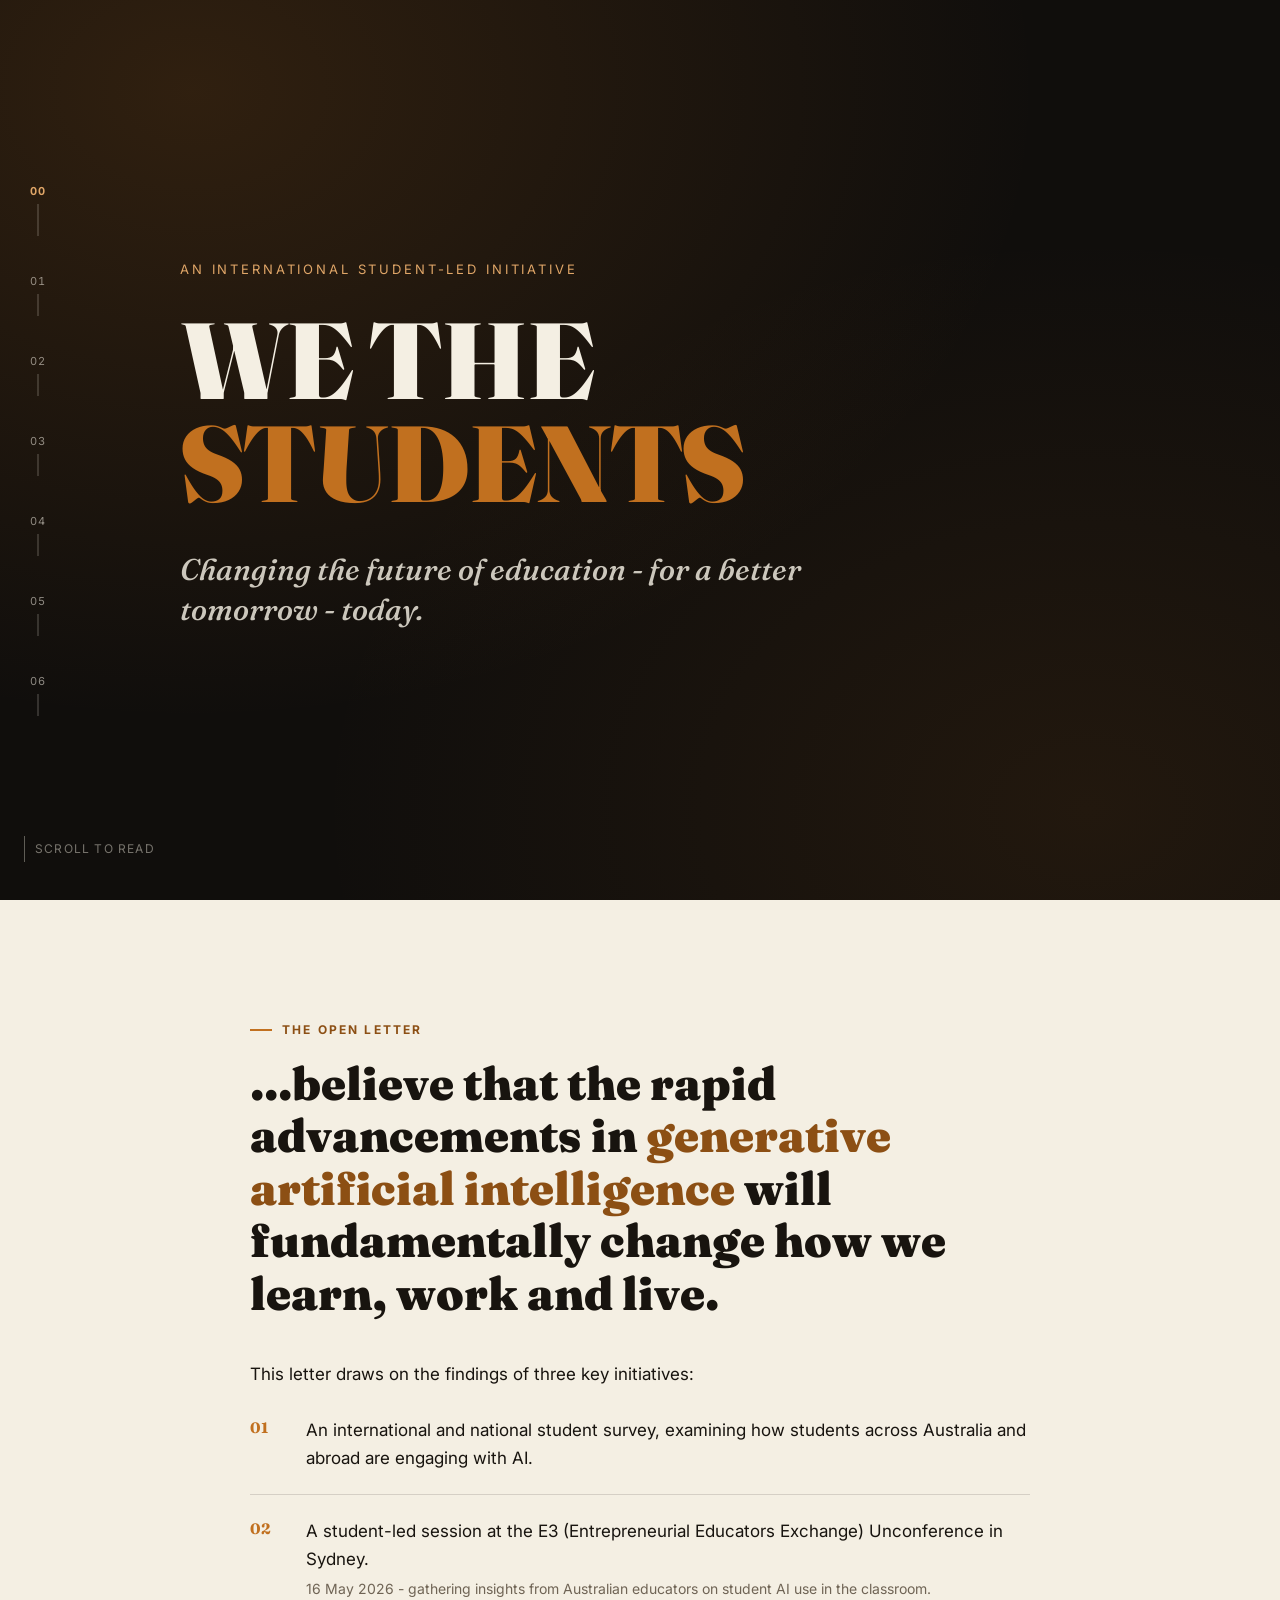
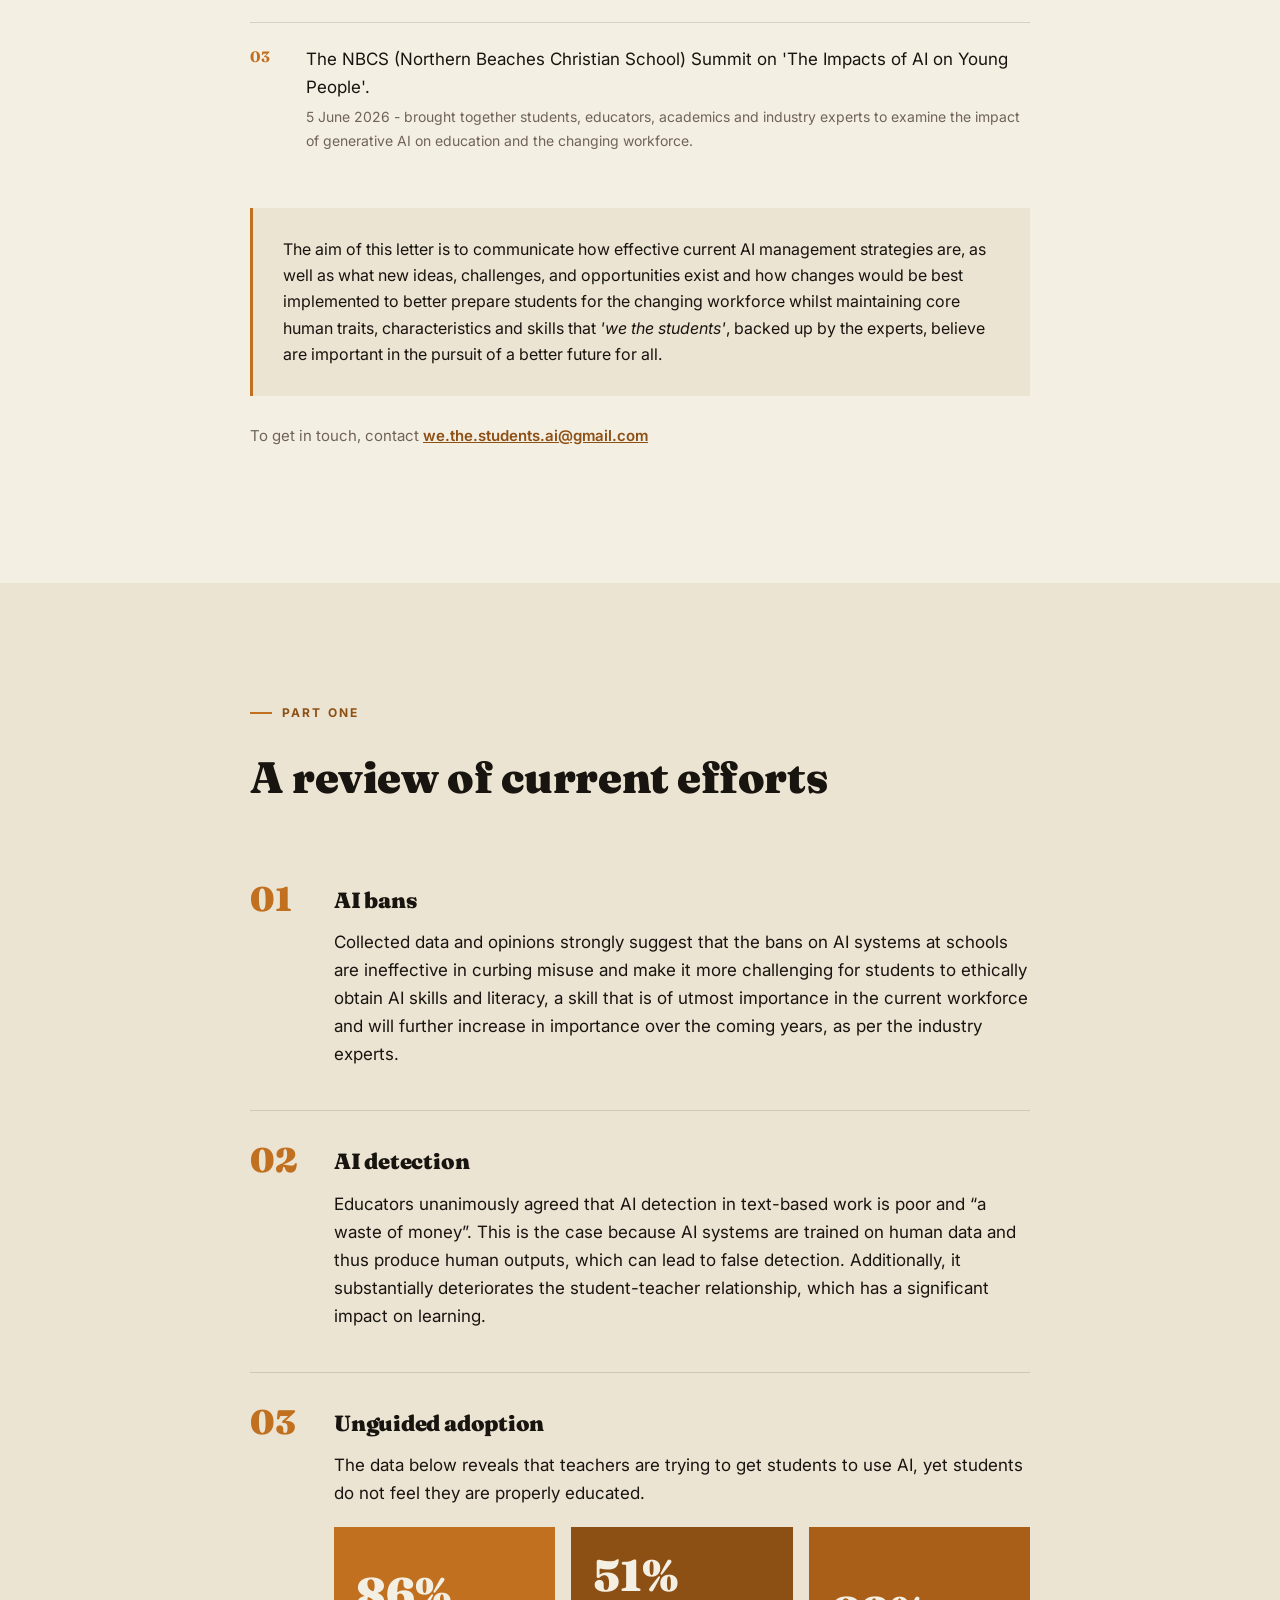
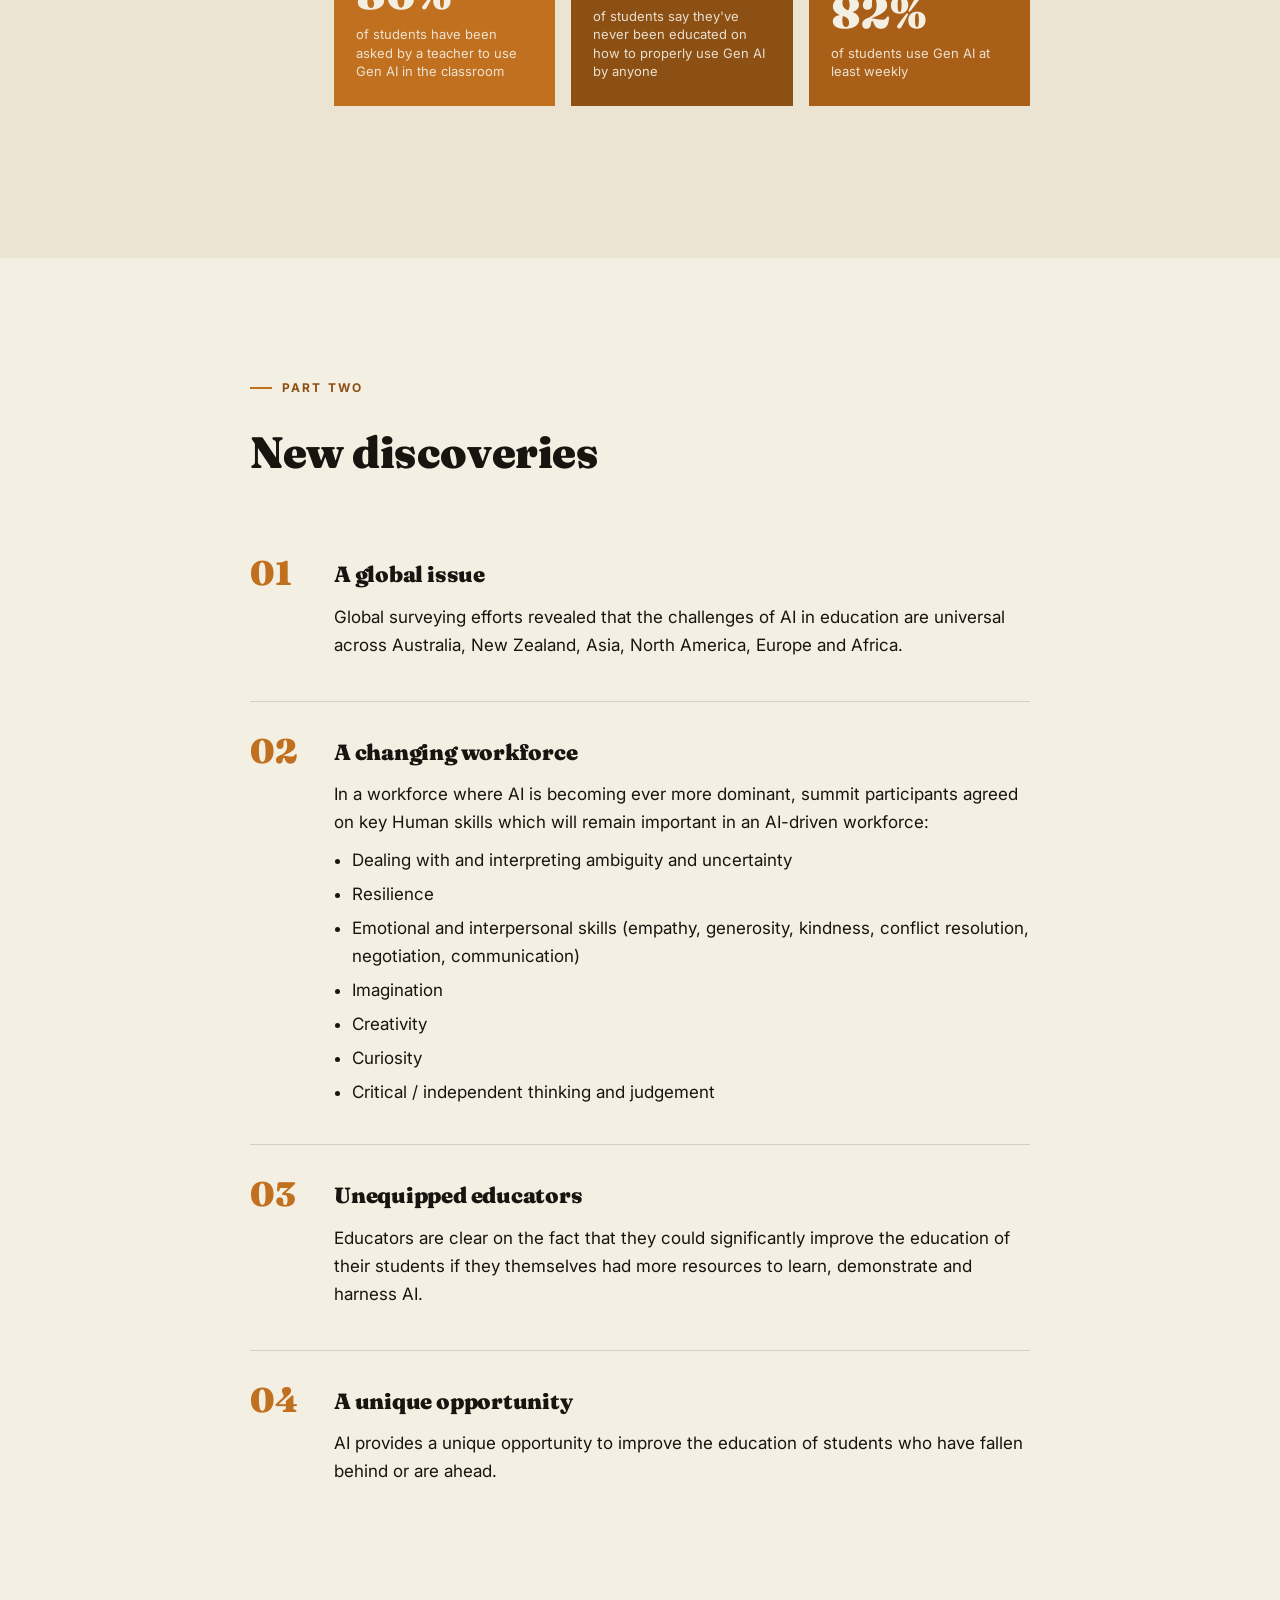
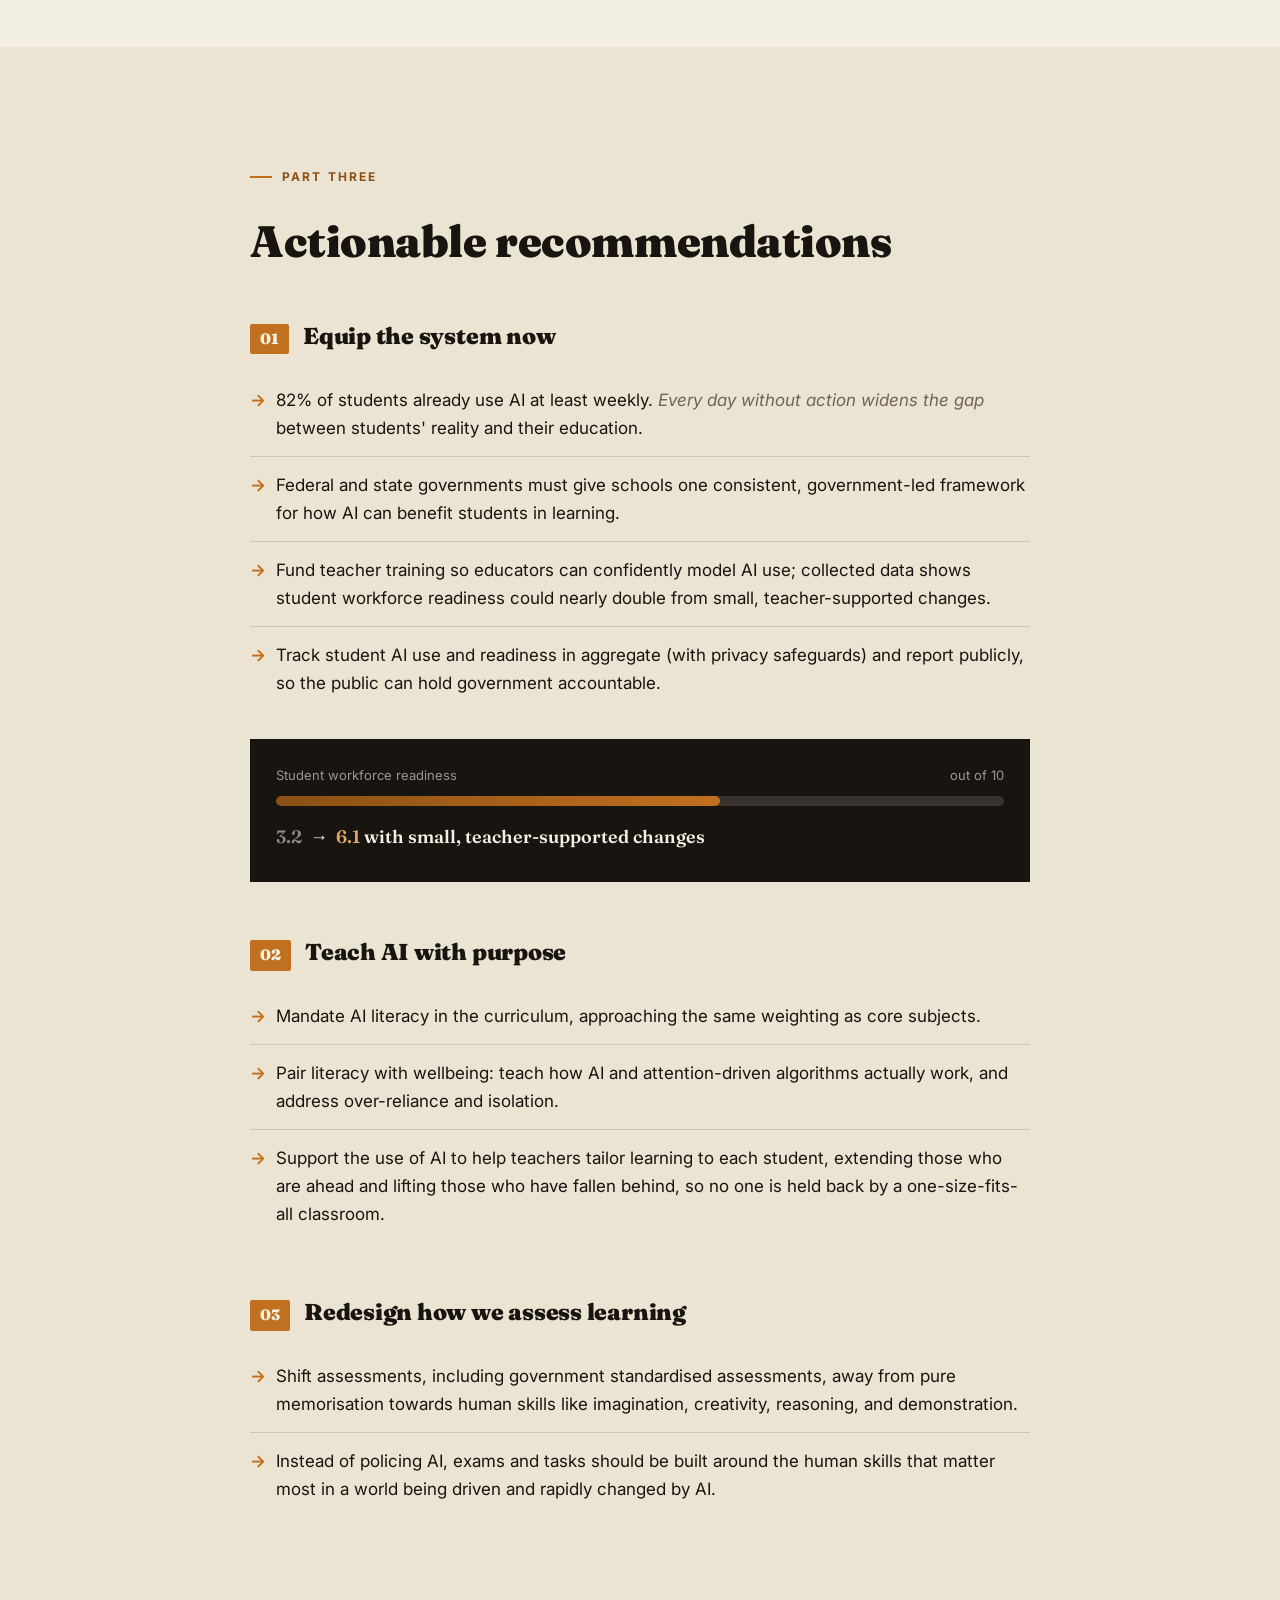
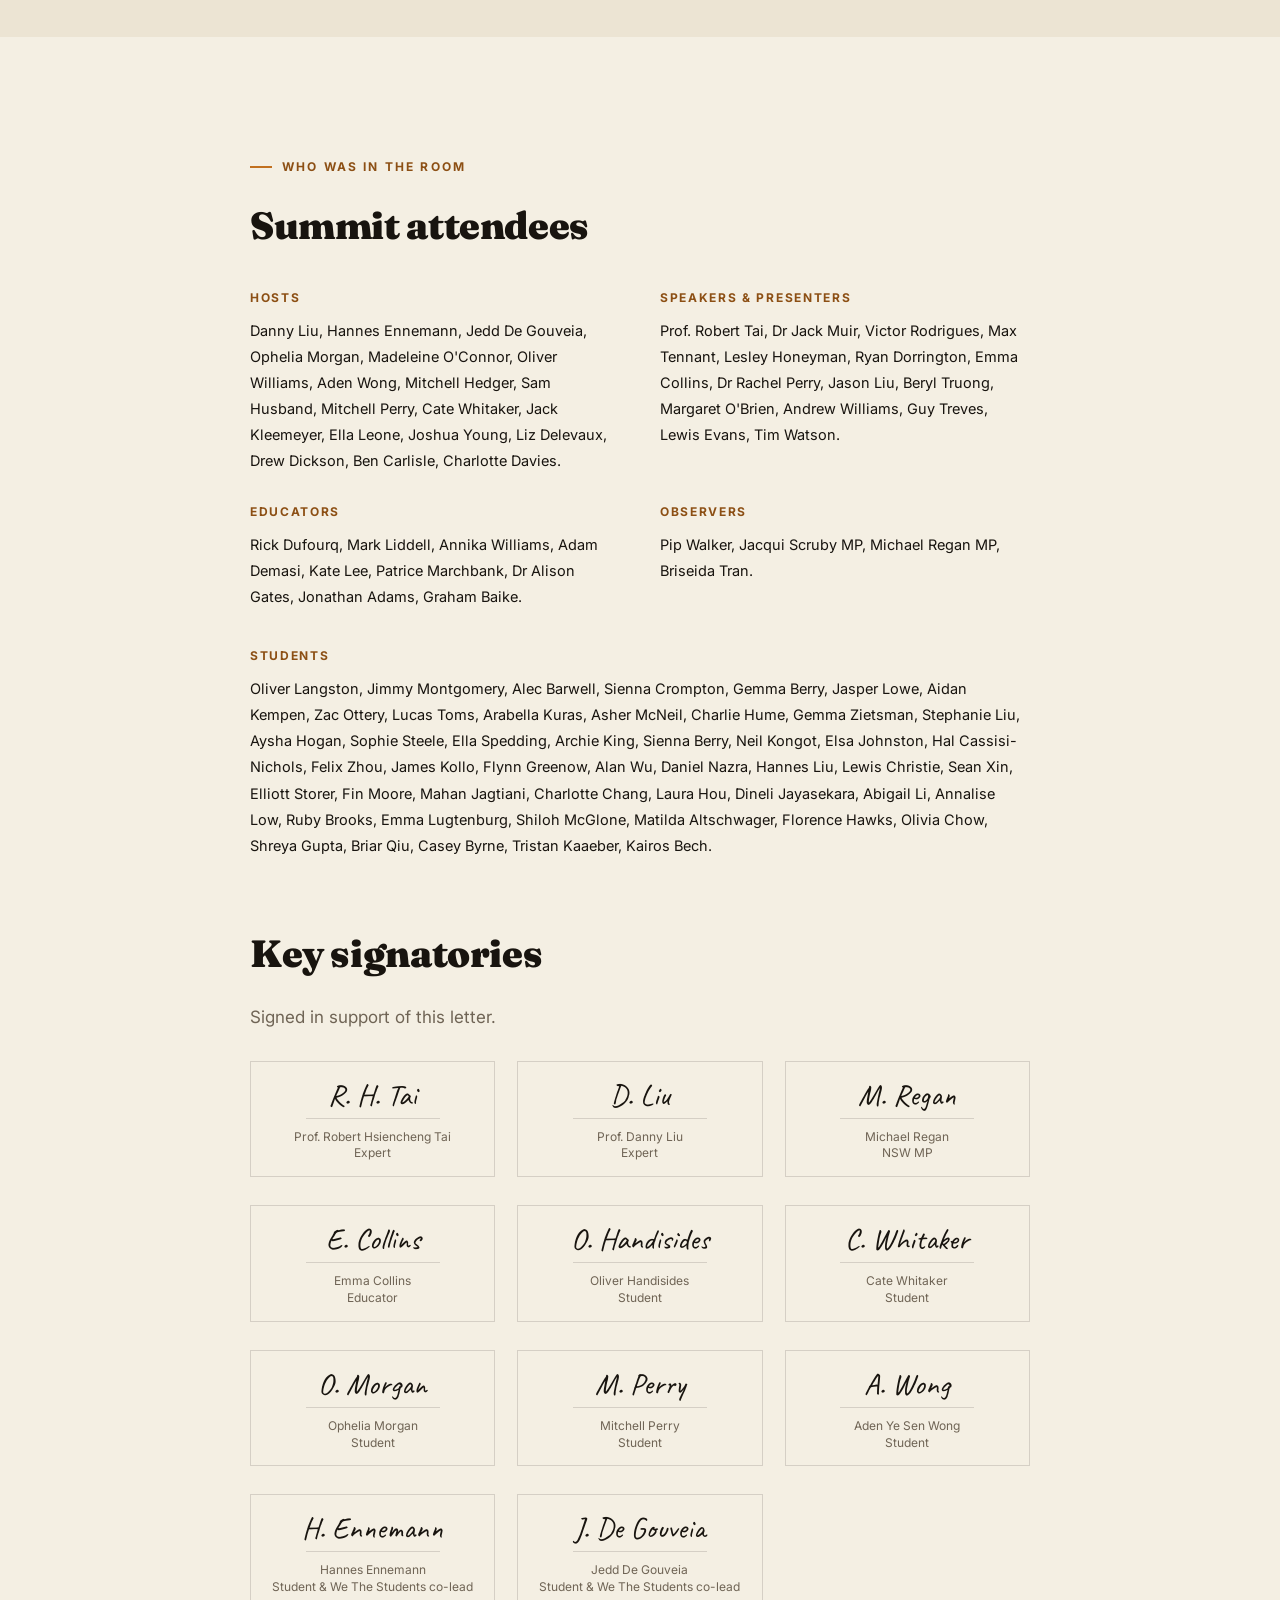
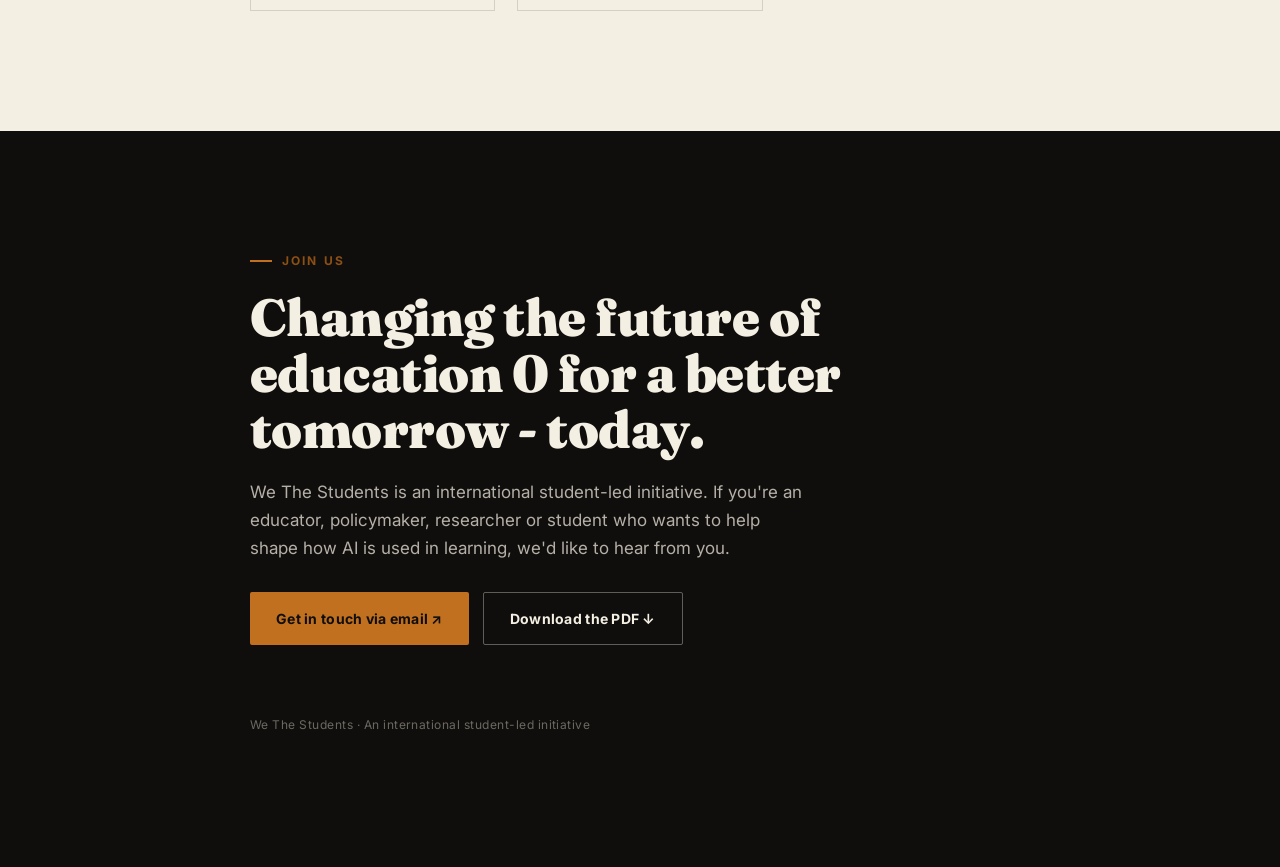
==== commit b8396997: "update some text n stuff and add a download pdf and fix spacing n that" ====
--- a/index.html
+++ b/index.html
@@ -1,884 +1,1277 @@
 <!DOCTYPE html>
 <html lang="en">
+
 <head>
-<meta charset="UTF-8">
-<meta name="viewport" content="width=device-width, initial-scale=1.0">
-<title>We The Students: An Open Letter on AI in Education</title>
-<meta name="description" content="An international student-led open letter on AI in education.">
-<link rel="preconnect" href="https://fonts.googleapis.com">
-<link rel="preconnect" href="https://fonts.gstatic.com" crossorigin>
-<link href="https://fonts.googleapis.com/css2?family=Fraunces:ital,opsz,wght@0,9..144,300;0,9..144,500;0,9..144,700;0,9..144,900;1,9..144,600&family=Inter:wght@400;500;600;700&family=Caveat:wght@500;700&display=swap" rel="stylesheet">
-<style>
-  :root{
-    --ink:#18140f;
-    --paper:#f4efe3;
-    --paper-2:#ece4d3;
-    --cover:#100e0c;
-    --terracotta:#c1701f;
-    --terracotta-deep:#8c4f14;
-    --terracotta-soft:#e0a668;
-    --muted:#6f6455;
-    --line: rgba(24,20,15,0.14);
-    --line-on-dark: rgba(244,239,227,0.16);
-    --maxw: 780px;
-  }
-
-  *{box-sizing:border-box;}
-  html{scroll-behavior:smooth;}
-  body{
-    margin:0;
-    background:var(--paper);
-    color:var(--ink);
-    font-family:'Inter', sans-serif;
-    font-size:17px;
-    line-height:1.65;
-    -webkit-font-smoothing:antialiased;
-  }
-  @media (prefers-reduced-motion: reduce){
-    html{scroll-behavior:auto;}
-    *{animation-duration:0.001ms !important; transition-duration:0.001ms !important;}
-  }
-
-  h1,h2,h3{
-    font-family:'Fraunces', serif;
-    font-weight:900;
-    letter-spacing:-0.01em;
-    margin:0 0 0.4em 0;
-    color:var(--ink);
-  }
-
-  a{color:var(--terracotta-deep);}
-  a:focus-visible, button:focus-visible, .navlink:focus-visible{
-    outline:2px solid var(--terracotta);
-    outline-offset:3px;
-  }
-
-  /* progress bar */
-  #progress{
-    position:fixed;
-    top:0; left:0;
-    height:3px;
-    width:0%;
-    background:var(--terracotta);
-    z-index:100;
-    transition:width 0.08s linear;
-  }
-
-  /* ide rail nav */
-  #rail{
-    position:fixed;
-    top:0; left:0;
-    height:100vh;
-    width:76px;
-    display:flex;
-    flex-direction:column;
-    align-items:center;
-    justify-content:center;
-    gap:26px;
-    z-index:90;
-    background:transparent;
-  }
-  .rail-dot{
-    width:100%;
-    display:flex;
-    flex-direction:column;
-    align-items:center;
-    gap:6px;
-    cursor:pointer;
-    background:none;
-    border:none;
-    padding:6px 0;
-    font-family:'Inter',sans-serif;
-  }
-  .rail-num{
-    font-size:11px;
-    letter-spacing:0.08em;
-    color:var(--muted);
-    font-variant-numeric: tabular-nums;
-    transition:color 0.25s ease;
-  }
-  .rail-bar{
-    width:2px;
-    height:22px;
-    background:var(--line);
-    transition:background 0.25s ease, height 0.25s ease;
-  }
-  .rail-dot.active .rail-num{color:var(--terracotta-deep); font-weight:700;}
-  .rail-dot.active .rail-bar{background:var(--terracotta); height:32px;}
-  .rail-dot:hover .rail-bar{background:var(--terracotta-soft);}
-
-  #rail.on-dark .rail-num{color:rgba(244,239,227,0.55);}
-  #rail.on-dark .rail-bar{background:var(--line-on-dark);}
-  #rail.on-dark .rail-dot.active .rail-num{color:var(--terracotta-soft);}
-
-  @media (max-width: 860px){
-    #rail{display:none;}
-  }
-
-  /* mobile top nav */
-  #mobilebar{
-    display:none;
-    position:fixed;
-    top:0; left:0; right:0;
-    z-index:95;
-    background:var(--paper);
-    border-bottom:1px solid var(--line);
-    padding:10px 16px;
-    font-family:'Inter',sans-serif;
-    font-size:13px;
-    overflow-x:auto;
-    white-space:nowrap;
-    -ms-overflow-style:none;
-    scrollbar-width:none;
-  }
-  #mobilebar::-webkit-scrollbar{display:none;}
-  #mobilebar button{
-    background:none;border:none;
-    color:var(--muted);
-    padding:6px 10px;
-    font-size:13px;
-    font-family:'Inter',sans-serif;
-    cursor:pointer;
-  }
-  #mobilebar button.active{color:var(--terracotta-deep); font-weight:700;}
-  @media (max-width: 860px){
-    #mobilebar{display:block;}
-    body{padding-top:0;}
-  }
-
-  section{
-    position:relative;
-    padding:120px 24px;
-    display:flex;
-    justify-content:center;
-  }
-  @media (max-width:860px){
-    section{padding:96px 20px 72px;}
-  }
-  .inner{width:100%; max-width:var(--maxw);}
-
-  .eyebrow{
-    font-family:'Inter',sans-serif;
-    font-weight:700;
-    font-size:12px;
-    letter-spacing:0.18em;
-    text-transform:uppercase;
-    color:var(--terracotta-deep);
-    margin-bottom:18px;
-    display:flex;
-    align-items:center;
-    gap:10px;
-  }
-  .eyebrow::before{
-    content:"";
-    width:22px; height:2px;
-    background:var(--terracotta);
-    display:inline-block;
-  }
-
-  /* cover */
-  #cover{
-    background:var(--cover);
-    color:var(--paper);
-    min-height:100svh;
-    padding:0 24px;
-    text-align:left;
-    background-image:
-      radial-gradient(ellipse at 15% 10%, rgba(193,112,31,0.18), transparent 55%),
-      radial-gradient(ellipse at 85% 90%, rgba(193,112,31,0.10), transparent 50%);
-  }
-  #cover .inner{max-width:920px;}
-  #cover .kicker{
-    font-family:'Inter',sans-serif;
-    font-size:13px;
-    letter-spacing:0.22em;
-    text-transform:uppercase;
-    color:var(--terracotta-soft);
-    margin-bottom:28px;
-  }
-  #cover h1{
-    font-size:clamp(48px, 9vw, 108px);
-    line-height:0.96;
-    color:var(--paper);
-    margin-bottom:0;
-  }
-  #cover h1 span{color:var(--terracotta);}
-  #cover .subhead{
-    margin-top:34px;
-    font-family:'Fraunces', serif;
-    font-style:italic;
-    font-weight:500;
-    font-size:clamp(20px,3vw,30px);
-    color:rgba(244,239,227,0.82);
-    max-width:640px;
-    line-height:1.35;
-  }
-  #cover .tag{
-    margin-top:48px;
-    font-size:14px;
-    color:rgba(244,239,227,0.5);
-    letter-spacing:0.02em;
-  }
-  .scrolldown{
-    position:absolute;
-    bottom:38px; left:24px;
-    display:flex; align-items:center; gap:10px;
-    font-size:12px; letter-spacing:0.1em; text-transform:uppercase;
-    color:rgba(244,239,227,0.45);
-  }
-  .scrolldown .chev{
-    width:1px; height:26px; background:rgba(244,239,227,0.35);
-    position:relative; overflow:hidden;
-  }
-  .scrolldown .chev::after{
-    content:"";
-    position:absolute; top:-100%; left:0; width:100%; height:100%;
-    background:var(--terracotta);
-    animation:runline 1.8s infinite ease-in-out;
-  }
-  @keyframes runline{
-    0%{top:-100%;} 60%{top:100%;} 100%{top:100%;}
-  }
-
-  /* belief statement */
-  #belief blockquote{
-    font-family:'Fraunces', serif;
-    font-weight:900;
-    font-size:clamp(28px, 4.4vw, 46px);
-    line-height:1.14;
-    margin:0 0 40px 0;
-    color:var(--ink);
-  }
-  #belief blockquote .accent{color:var(--terracotta-deep);}
-
-  .initiative-list{
-    list-style:none;
-    margin:0; padding:0;
-    counter-reset:init;
-    display:flex; flex-direction:column; gap:22px;
-    margin-top:28px;
-  }
-  .initiative-list li{
-    counter-increment:init;
-    display:grid;
-    grid-template-columns:40px 1fr;
-    gap:16px;
-    padding-bottom:22px;
-    border-bottom:1px solid var(--line);
-  }
-  .initiative-list li:last-child{border-bottom:none; padding-bottom:0;}
-  .initiative-list li::before{
-    content:counter(init, decimal-leading-zero);
-    font-family:'Fraunces', serif;
-    font-weight:700;
-    font-size:15px;
-    color:var(--terracotta);
-  }
-  .initiative-list p{margin:0; color:var(--ink);}
-  .initiative-list .meta{
-    display:block; margin-top:4px; font-size:14px; color:var(--muted);
-  }
-
-  .aim-box{
-    margin-top:56px;
-    padding:28px 30px;
-    background:var(--paper-2);
-    border-left:3px solid var(--terracotta);
-    font-size:16px;
-    color:var(--ink);
-  }
-  .contact-line{
-    margin-top:28px;
-    font-size:15px;
-    color:var(--muted);
-  }
-  .contact-line a{
-    font-weight:600;
-  }
-
-  /* alt section shading */
-  .shade{background:var(--paper-2);}
-
-  /* numbered feature blocks */
-  .feature{
-    display:grid;
-    grid-template-columns:64px 1fr;
-    gap:20px;
-    padding:32px 0;
-    border-bottom:1px solid var(--line);
-  }
-  .feature:first-of-type{padding-top:0;}
-  .feature:last-of-type{border-bottom:none;}
-  .feature .num{
-    font-family:'Fraunces', serif;
-    font-weight:900;
-    font-size:34px;
-    color:var(--terracotta);
-    line-height:1;
-  }
-  .feature h3{
-    font-size:22px;
-    margin-bottom:10px;
-  }
-  .feature p{margin:0 0 10px 0; color:var(--ink);}
-  .feature ul{margin:10px 0 0 0; padding-left:18px; color:var(--ink);}
-  .feature ul li{margin-bottom:6px;}
-
-  /* stat cards */
-  .stat-grid{
-    display:grid;
-    grid-template-columns:repeat(3, 1fr);
-    gap:16px;
-    margin-top:20px;
-  }
-  @media (max-width:640px){
-    .stat-grid{grid-template-columns:1fr;}
-  }
-  .stat-card{
-    background:var(--terracotta);
-    color:var(--paper);
-    padding:26px 22px;
-    min-height:150px;
-    display:flex;
-    flex-direction:column;
-    justify-content:flex-end;
-  }
-  .stat-card:nth-child(2){background:var(--terracotta-deep);}
-  .stat-card:nth-child(3){background:#a95f18;}
-  .stat-num{
-    font-family:'Fraunces', serif;
-    font-weight:900;
-    font-size:44px;
-    line-height:1;
-    margin-bottom:10px;
-    font-variant-numeric: tabular-nums;
-  }
-  .stat-label{font-size:13px; line-height:1.4; color:rgba(244,239,227,0.9);}
-
-  /* readiness meter (3.2 -> 6.1) */
-  .meter-wrap{
-    margin:28px 0 8px;
-    padding:26px 26px 30px;
-    background:var(--ink);
-    color:var(--paper);
-  }
-  .meter-labels{
-    display:flex; justify-content:space-between;
-    font-size:13px; color:rgba(244,239,227,0.6);
-    margin-bottom:10px;
-  }
-  .meter-track{
-    position:relative;
-    height:10px;
-    background:rgba(244,239,227,0.14);
-    border-radius:6px;
-    overflow:hidden;
-  }
-  .meter-fill{
-    position:absolute; left:0; top:0; bottom:0;
-    width:0%;
-    background:linear-gradient(90deg, var(--terracotta-deep), var(--terracotta));
-    border-radius:6px;
-    transition:width 1.4s cubic-bezier(.2,.8,.2,1);
-  }
-  .meter-caption{
-    margin-top:16px;
-    font-family:'Fraunces', serif;
-    font-size:18px;
-    font-weight:600;
-  }
-  .meter-caption .from{color:rgba(244,239,227,0.55);}
-  .meter-caption .to{color:var(--terracotta-soft);}
-
-  /* recommendation groups */
-  .rec-group{margin-bottom:52px;}
-  .rec-group:last-child{margin-bottom:0;}
-  .rec-head{
-    display:flex; align-items:baseline; gap:14px;
-    margin-bottom:16px;
-  }
-  .rec-head .tag{
-    font-family:'Fraunces', serif;
-    font-weight:900;
-    font-size:15px;
-    color:var(--paper);
-    background:var(--terracotta);
-    padding:3px 10px;
-    border-radius:2px;
-  }
-  .rec-head h3{margin:0; font-size:23px;}
-  .rec-group ul{
-    list-style:none; margin:0; padding:0;
-  }
-  .rec-group li{
-    position:relative;
-    padding:14px 0 14px 26px;
-    border-bottom:1px solid var(--line);
-    color:var(--ink);
-  }
-  .rec-group li:last-child{border-bottom:none;}
-  .rec-group li::before{
-    content:"→";
-    position:absolute; left:0; top:14px;
-    color:var(--terracotta);
-    font-weight:700;
-  }
-  .rec-group li em{font-style:italic; color:var(--muted);}
-
-  /* summit / attendees */
-  .people-grid{
-    display:grid;
-    grid-template-columns:1fr 1fr;
-    gap:28px 40px;
-    margin-top:24px;
-  }
-  @media (max-width:640px){
-    .people-grid{grid-template-columns:1fr;}
-  }
-  .people-block h4{
-    font-family:'Inter',sans-serif;
-    font-size:12px;
-    letter-spacing:0.14em;
-    text-transform:uppercase;
-    color:var(--terracotta-deep);
-    margin:0 0 10px 0;
-  }
-  .people-block p{
-    margin:0; font-size:14.5px; color:var(--ink); line-height:1.8;
-  }
-
-  /* signatories */
-  .sig-grid{
-    display:grid;
-    grid-template-columns:repeat(3, 1fr);
-    gap:28px 22px;
-    margin-top:30px;
-  }
-  @media (max-width:640px){
-    .sig-grid{grid-template-columns:1fr 1fr;}
-  }
-  .sig-card{
-    text-align:center;
-    padding:18px 10px 14px;
-    border:1px solid var(--line);
-  }
-  .sig-name-script{
-    font-family:'Caveat', cursive;
-    font-size:30px;
-    color:var(--ink);
-    margin-bottom:8px;
-    line-height:1;
-  }
-  .sig-underline{
-    width:60%;
-    height:1px;
-    background:var(--line);
-    margin:0 auto 10px;
-  }
-  .sig-role{
-    font-size:12px; color:var(--muted); line-height:1.4;
-  }
-
-  /* closing */
-  #closing{
-    background:var(--cover);
-    color:var(--paper);
-    text-align:left;
-  }
-  #closing h2{
-    color:var(--paper);
-    font-size:clamp(30px,5vw,52px);
-    line-height:1.08;
-  }
-  #closing p{
-    color:rgba(244,239,227,0.72);
-    font-size:17px;
-    max-width:560px;
-  }
-  .cta-btn{
-    display:inline-flex;
-    align-items:center;
-    gap:10px;
-    margin-top:30px;
-    padding:14px 26px;
-    background:var(--terracotta);
-    color:var(--cover);
-    font-family:'Inter',sans-serif;
-    font-weight:700;
-    font-size:14px;
-    letter-spacing:0.02em;
-    text-decoration:none;
-    border-radius:2px;
-    transition:background 0.2s ease, transform 0.2s ease;
-  }
-  .cta-btn:hover{background:var(--terracotta-soft); transform:translateX(2px);}
-  #closing .footnote{
-    margin-top:70px;
-    font-size:12px;
-    color:rgba(244,239,227,0.4);
-    letter-spacing:0.04em;
-  }
-
-  /* reveal-on-scroll */
-  .reveal{
-    opacity:0;
-    transform:translateY(18px);
-    transition:opacity 0.7s ease, transform 0.7s ease;
-  }
-  .reveal.in{
-    opacity:1;
-    transform:translateY(0);
-  }
-
-  ::selection{background:var(--terracotta); color:var(--paper);}
-</style>
+    <meta charset="UTF-8">
+    <meta name="viewport" content="width=device-width, initial-scale=1.0">
+    <title>We The Students</title>
+    <meta name="description" content="An international student-led open letter on AI in education.">
+    <link rel="icon" href="favicon.svg" type="image/svg+xml">
+    <link rel="icon" href="favicon-32.png" sizes="32x32" type="image/png">
+    <link rel="apple-touch-icon" href="favicon-180.png">
+    <link rel="preconnect" href="https://fonts.googleapis.com">
+    <link rel="preconnect" href="https://fonts.gstatic.com" crossorigin>
+    <link
+        href="https://fonts.googleapis.com/css2?family=Fraunces:ital,opsz,wght@0,9..144,300;0,9..144,500;0,9..144,700;0,9..144,900;1,9..144,600&family=Inter:wght@400;500;600;700&family=Caveat:wght@500;700&display=swap"
+        rel="stylesheet">
+    <style>
+        :root {
+            --ink: #18140f;
+            --paper: #f4efe3;
+            --paper-2: #ece4d3;
+            --cover: #100e0c;
+            --terracotta: #c1701f;
+            --terracotta-deep: #8c4f14;
+            --terracotta-soft: #e0a668;
+            --muted: #6f6455;
+            --line: rgba(24, 20, 15, 0.14);
+            --line-on-dark: rgba(244, 239, 227, 0.16);
+            --maxw: 780px;
+        }
+
+        * {
+            box-sizing: border-box;
+        }
+
+        html {
+            scroll-behavior: smooth;
+        }
+
+        body {
+            margin: 0;
+            background: var(--paper);
+            color: var(--ink);
+            font-family: 'Inter', sans-serif;
+            font-size: 17px;
+            line-height: 1.65;
+            -webkit-font-smoothing: antialiased;
+        }
+
+        @media (prefers-reduced-motion: reduce) {
+            html {
+                scroll-behavior: auto;
+            }
+
+            * {
+                animation-duration: 0.001ms !important;
+                transition-duration: 0.001ms !important;
+            }
+        }
+
+        h1,
+        h2,
+        h3 {
+            font-family: 'Fraunces', serif;
+            font-weight: 900;
+            letter-spacing: -0.01em;
+            margin: 0 0 0.4em 0;
+            color: var(--ink);
+        }
+
+        a {
+            color: var(--terracotta-deep);
+        }
+
+        a:focus-visible,
+        button:focus-visible,
+        .navlink:focus-visible {
+            outline: 2px solid var(--terracotta);
+            outline-offset: 3px;
+        }
+
+        /* ---------- progress bar ---------- */
+        #progress {
+            position: fixed;
+            top: 0;
+            left: 0;
+            height: 3px;
+            width: 0%;
+            background: var(--terracotta);
+            z-index: 100;
+            transition: width 0.08s linear;
+        }
+
+        /* ---------- side rail nav ---------- */
+        #rail {
+            position: fixed;
+            top: 0;
+            left: 0;
+            height: 100vh;
+            width: 76px;
+            display: flex;
+            flex-direction: column;
+            align-items: center;
+            justify-content: center;
+            gap: 26px;
+            z-index: 90;
+            background: transparent;
+        }
+
+        .rail-dot {
+            width: 100%;
+            display: flex;
+            flex-direction: column;
+            align-items: center;
+            gap: 6px;
+            cursor: pointer;
+            background: none;
+            border: none;
+            padding: 6px 0;
+            font-family: 'Inter', sans-serif;
+        }
+
+        .rail-num {
+            font-size: 11px;
+            letter-spacing: 0.08em;
+            color: var(--muted);
+            font-variant-numeric: tabular-nums;
+            transition: color 0.25s ease;
+        }
+
+        .rail-bar {
+            width: 2px;
+            height: 22px;
+            background: var(--line);
+            transition: background 0.25s ease, height 0.25s ease;
+        }
+
+        .rail-dot.active .rail-num {
+            color: var(--terracotta-deep);
+            font-weight: 700;
+        }
+
+        .rail-dot.active .rail-bar {
+            background: var(--terracotta);
+            height: 32px;
+        }
+
+        .rail-dot:hover .rail-bar {
+            background: var(--terracotta-soft);
+        }
+
+        #rail.on-dark .rail-num {
+            color: rgba(244, 239, 227, 0.55);
+        }
+
+        #rail.on-dark .rail-bar {
+            background: var(--line-on-dark);
+        }
+
+        #rail.on-dark .rail-dot.active .rail-num {
+            color: var(--terracotta-soft);
+        }
+
+        @media (max-width: 860px) {
+            #rail {
+                display: none;
+            }
+        }
+
+        /* mobile top nav */
+        #mobilebar {
+            display: none;
+            position: fixed;
+            top: 0;
+            left: 0;
+            right: 0;
+            z-index: 95;
+            background: var(--paper);
+            border-bottom: 1px solid var(--line);
+            padding: 10px 16px;
+            font-family: 'Inter', sans-serif;
+            font-size: 13px;
+            overflow-x: auto;
+            white-space: nowrap;
+            -ms-overflow-style: none;
+            scrollbar-width: none;
+        }
+
+        #mobilebar::-webkit-scrollbar {
+            display: none;
+        }
+
+        #mobilebar button {
+            background: none;
+            border: none;
+            color: var(--muted);
+            padding: 6px 10px;
+            font-size: 13px;
+            font-family: 'Inter', sans-serif;
+            cursor: pointer;
+        }
+
+        #mobilebar button.active {
+            color: var(--terracotta-deep);
+            font-weight: 700;
+        }
+
+        @media (max-width: 860px) {
+            #mobilebar {
+                display: block;
+            }
+
+            body {
+                padding-top: 0;
+            }
+        }
+
+        section {
+            position: relative;
+            padding: 120px 24px;
+            display: flex;
+            justify-content: center;
+        }
+
+        @media (max-width:860px) {
+            section {
+                padding: 96px 20px 72px;
+            }
+        }
+
+        .inner {
+            width: 100%;
+            max-width: var(--maxw);
+        }
+
+        .eyebrow {
+            font-family: 'Inter', sans-serif;
+            font-weight: 700;
+            font-size: 12px;
+            letter-spacing: 0.18em;
+            text-transform: uppercase;
+            color: var(--terracotta-deep);
+            margin-bottom: 18px;
+            display: flex;
+            align-items: center;
+            gap: 10px;
+        }
+
+        .eyebrow::before {
+            content: "";
+            width: 22px;
+            height: 2px;
+            background: var(--terracotta);
+            display: inline-block;
+        }
+
+        /* ---------- cover ---------- */
+        #cover {
+            background: var(--cover);
+            color: var(--paper);
+            min-height: 100svh;
+            padding: 140px 24px 120px;
+            text-align: left;
+            display: flex;
+            flex-direction: column;
+            justify-content: center;
+            align-items: center;
+            background-image:
+                radial-gradient(ellipse at 15% 10%, rgba(193, 112, 31, 0.18), transparent 55%),
+                radial-gradient(ellipse at 85% 90%, rgba(193, 112, 31, 0.10), transparent 50%);
+        }
+
+        @media (max-width:860px) {
+            #cover {
+                padding: 96px 20px 110px;
+            }
+        }
+
+        #cover .inner {
+            max-width: 920px;
+        }
+
+        #cover .kicker {
+            font-family: 'Inter', sans-serif;
+            font-size: 13px;
+            letter-spacing: 0.22em;
+            text-transform: uppercase;
+            color: var(--terracotta-soft);
+            margin-bottom: 28px;
+        }
+
+        #cover h1 {
+            font-size: clamp(48px, 9vw, 108px);
+            line-height: 0.96;
+            color: var(--paper);
+            margin-bottom: 0;
+        }
+
+        #cover h1 span {
+            color: var(--terracotta);
+        }
+
+        #cover .subhead {
+            margin-top: 34px;
+            font-family: 'Fraunces', serif;
+            font-style: italic;
+            font-weight: 500;
+            font-size: clamp(20px, 3vw, 30px);
+            color: rgba(244, 239, 227, 0.82);
+            max-width: 640px;
+            line-height: 1.35;
+        }
+
+        #cover .tag {
+            margin-top: 48px;
+            font-size: 14px;
+            color: rgba(244, 239, 227, 0.5);
+            letter-spacing: 0.02em;
+        }
+
+        .scrolldown {
+            position: absolute;
+            bottom: 38px;
+            left: 24px;
+            display: flex;
+            align-items: center;
+            gap: 10px;
+            font-size: 12px;
+            letter-spacing: 0.1em;
+            text-transform: uppercase;
+            color: rgba(244, 239, 227, 0.45);
+        }
+
+        .scrolldown .chev {
+            width: 1px;
+            height: 26px;
+            background: rgba(244, 239, 227, 0.35);
+            position: relative;
+            overflow: hidden;
+        }
+
+        .scrolldown .chev::after {
+            content: "";
+            position: absolute;
+            top: -100%;
+            left: 0;
+            width: 100%;
+            height: 100%;
+            background: var(--terracotta);
+            animation: runline 1.8s infinite ease-in-out;
+        }
+
+        @keyframes runline {
+            0% {
+                top: -100%;
+            }
+
+            60% {
+                top: 100%;
+            }
+
+            100% {
+                top: 100%;
+            }
+        }
+
+        /* ---------- belief statement ---------- */
+        #belief blockquote {
+            font-family: 'Fraunces', serif;
+            font-weight: 900;
+            font-size: clamp(28px, 4.4vw, 46px);
+            line-height: 1.14;
+            margin: 0 0 40px 0;
+            color: var(--ink);
+        }
+
+        #belief blockquote .accent {
+            color: var(--terracotta-deep);
+        }
+
+        .initiative-list {
+            list-style: none;
+            margin: 0;
+            padding: 0;
+            counter-reset: init;
+            display: flex;
+            flex-direction: column;
+            gap: 22px;
+            margin-top: 28px;
+        }
+
+        .initiative-list li {
+            counter-increment: init;
+            display: grid;
+            grid-template-columns: 40px 1fr;
+            gap: 16px;
+            padding-bottom: 22px;
+            border-bottom: 1px solid var(--line);
+        }
+
+        .initiative-list li:last-child {
+            border-bottom: none;
+            padding-bottom: 0;
+        }
+
+        .initiative-list li::before {
+            content: counter(init, decimal-leading-zero);
+            font-family: 'Fraunces', serif;
+            font-weight: 700;
+            font-size: 15px;
+            color: var(--terracotta);
+        }
+
+        .initiative-list p {
+            margin: 0;
+            color: var(--ink);
+        }
+
+        .initiative-list .meta {
+            display: block;
+            margin-top: 4px;
+            font-size: 14px;
+            color: var(--muted);
+        }
+
+        .aim-box {
+            margin-top: 56px;
+            padding: 28px 30px;
+            background: var(--paper-2);
+            border-left: 3px solid var(--terracotta);
+            font-size: 16px;
+            color: var(--ink);
+        }
+
+        .contact-line {
+            margin-top: 28px;
+            font-size: 15px;
+            color: var(--muted);
+        }
+
+        .contact-line a {
+            font-weight: 600;
+        }
+
+        /* ---------- alt section shading ---------- */
+        .shade {
+            background: var(--paper-2);
+        }
+
+        /* ---------- numbered feature blocks ---------- */
+        .feature {
+            display: grid;
+            grid-template-columns: 64px 1fr;
+            gap: 20px;
+            padding: 32px 0;
+            border-bottom: 1px solid var(--line);
+        }
+
+        .feature:first-of-type {
+            padding-top: 0;
+        }
+
+        .feature:last-of-type {
+            border-bottom: none;
+        }
+
+        .feature .num {
+            font-family: 'Fraunces', serif;
+            font-weight: 900;
+            font-size: 34px;
+            color: var(--terracotta);
+            line-height: 1;
+        }
+
+        .feature h3 {
+            font-size: 22px;
+            margin-bottom: 10px;
+        }
+
+        .feature p {
+            margin: 0 0 10px 0;
+            color: var(--ink);
+        }
+
+        .feature ul {
+            margin: 10px 0 0 0;
+            padding-left: 18px;
+            color: var(--ink);
+        }
+
+        .feature ul li {
+            margin-bottom: 6px;
+        }
+
+        /* ---------- stat cards ---------- */
+        .stat-grid {
+            display: grid;
+            grid-template-columns: repeat(3, 1fr);
+            gap: 16px;
+            margin-top: 20px;
+        }
+
+        @media (max-width:640px) {
+            .stat-grid {
+                grid-template-columns: 1fr;
+            }
+        }
+
+        .stat-card {
+            background: var(--terracotta);
+            color: var(--paper);
+            padding: 26px 22px;
+            min-height: 150px;
+            display: flex;
+            flex-direction: column;
+            justify-content: flex-end;
+        }
+
+        .stat-card:nth-child(2) {
+            background: var(--terracotta-deep);
+        }
+
+        .stat-card:nth-child(3) {
+            background: #a95f18;
+        }
+
+        .stat-num {
+            font-family: 'Fraunces', serif;
+            font-weight: 900;
+            font-size: 44px;
+            line-height: 1;
+            margin-bottom: 10px;
+            font-variant-numeric: tabular-nums;
+        }
+
+        .stat-label {
+            font-size: 13px;
+            line-height: 1.4;
+            color: rgba(244, 239, 227, 0.9);
+        }
+
+        /* ---------- readiness meter (3.2 -> 6.1) ---------- */
+        .meter-wrap {
+            margin: 28px 0 8px;
+            padding: 26px 26px 30px;
+            background: var(--ink);
+            color: var(--paper);
+        }
+
+        .meter-labels {
+            display: flex;
+            justify-content: space-between;
+            font-size: 13px;
+            color: rgba(244, 239, 227, 0.6);
+            margin-bottom: 10px;
+        }
+
+        .meter-track {
+            position: relative;
+            height: 10px;
+            background: rgba(244, 239, 227, 0.14);
+            border-radius: 6px;
+            overflow: hidden;
+        }
+
+        .meter-fill {
+            position: absolute;
+            left: 0;
+            top: 0;
+            bottom: 0;
+            width: 0%;
+            background: linear-gradient(90deg, var(--terracotta-deep), var(--terracotta));
+            border-radius: 6px;
+            transition: width 1.4s cubic-bezier(.2, .8, .2, 1);
+        }
+
+        .meter-caption {
+            margin-top: 16px;
+            font-family: 'Fraunces', serif;
+            font-size: 18px;
+            font-weight: 600;
+        }
+
+        .meter-caption .from {
+            color: rgba(244, 239, 227, 0.55);
+        }
+
+        .meter-caption .to {
+            color: var(--terracotta-soft);
+        }
+
+        /* ---------- recommendation groups ---------- */
+        .rec-group {
+            margin-bottom: 52px;
+        }
+
+        .rec-group:last-child {
+            margin-bottom: 0;
+        }
+
+        .rec-head {
+            display: flex;
+            align-items: baseline;
+            gap: 14px;
+            margin-bottom: 16px;
+        }
+
+        .rec-head .tag {
+            font-family: 'Fraunces', serif;
+            font-weight: 900;
+            font-size: 15px;
+            color: var(--paper);
+            background: var(--terracotta);
+            padding: 3px 10px;
+            border-radius: 2px;
+        }
+
+        .rec-head h3 {
+            margin: 0;
+            font-size: 23px;
+        }
+
+        .rec-group ul {
+            list-style: none;
+            margin: 0;
+            padding: 0;
+        }
+
+        .rec-group li {
+            position: relative;
+            padding: 14px 0 14px 26px;
+            border-bottom: 1px solid var(--line);
+            color: var(--ink);
+        }
+
+        .rec-group li:last-child {
+            border-bottom: none;
+        }
+
+        .rec-group li::before {
+            content: "→";
+            position: absolute;
+            left: 0;
+            top: 14px;
+            color: var(--terracotta);
+            font-weight: 700;
+        }
+
+        .rec-group li em {
+            font-style: italic;
+            color: var(--muted);
+        }
+
+        /* ---------- summit / attendees ---------- */
+        .people-grid {
+            display: grid;
+            grid-template-columns: 1fr 1fr;
+            gap: 28px 40px;
+            margin-top: 24px;
+        }
+
+        @media (max-width:640px) {
+            .people-grid {
+                grid-template-columns: 1fr;
+            }
+        }
+
+        .people-block h4 {
+            font-family: 'Inter', sans-serif;
+            font-size: 12px;
+            letter-spacing: 0.14em;
+            text-transform: uppercase;
+            color: var(--terracotta-deep);
+            margin: 0 0 10px 0;
+        }
+
+        .people-block p {
+            margin: 0;
+            font-size: 14.5px;
+            color: var(--ink);
+            line-height: 1.8;
+        }
+
+        /* ---------- signatories ---------- */
+        .sig-grid {
+            display: grid;
+            grid-template-columns: repeat(3, 1fr);
+            gap: 28px 22px;
+            margin-top: 30px;
+        }
+
+        @media (max-width:640px) {
+            .sig-grid {
+                grid-template-columns: 1fr 1fr;
+            }
+        }
+
+        .sig-card {
+            text-align: center;
+            padding: 18px 10px 14px;
+            border: 1px solid var(--line);
+        }
+
+        .sig-name-script {
+            font-family: 'Caveat', cursive;
+            font-size: 30px;
+            color: var(--ink);
+            margin-bottom: 8px;
+            line-height: 1;
+        }
+
+        .sig-underline {
+            width: 60%;
+            height: 1px;
+            background: var(--line);
+            margin: 0 auto 10px;
+        }
+
+        .sig-role {
+            font-size: 12px;
+            color: var(--muted);
+            line-height: 1.4;
+        }
+
+        /* ---------- closing ---------- */
+        #closing {
+            background: var(--cover);
+            color: var(--paper);
+            text-align: left;
+        }
+
+        #closing h2 {
+            color: var(--paper);
+            font-size: clamp(30px, 5vw, 52px);
+            line-height: 1.08;
+        }
+
+        #closing p {
+            color: rgba(244, 239, 227, 0.72);
+            font-size: 17px;
+            max-width: 560px;
+        }
+
+        .cta-btn {
+            display: inline-flex;
+            align-items: center;
+            gap: 10px;
+            padding: 14px 26px;
+            background: var(--terracotta);
+            color: var(--cover);
+            font-family: 'Inter', sans-serif;
+            font-weight: 700;
+            font-size: 14px;
+            letter-spacing: 0.02em;
+            text-decoration: none;
+            border-radius: 2px;
+            transition: background 0.2s ease, transform 0.2s ease;
+        }
+
+        .cta-btn:hover {
+            background: var(--terracotta-soft);
+            transform: translateX(2px);
+        }
+
+        .cta-row {
+            display: flex;
+            flex-wrap: wrap;
+            gap: 14px;
+            margin-top: 30px;
+        }
+
+        .cta-btn--ghost {
+            background: transparent;
+            color: var(--paper);
+            border: 1px solid rgba(244, 239, 227, 0.35);
+        }
+
+        .cta-btn--ghost:hover {
+            background: rgba(244, 239, 227, 0.08);
+            color: var(--paper);
+            border-color: rgba(244, 239, 227, 0.6);
+        }
+
+        #closing .footnote {
+            margin-top: 70px;
+            font-size: 12px;
+            color: rgba(244, 239, 227, 0.4);
+            letter-spacing: 0.04em;
+        }
+
+        /* reveal-on-scroll */
+        .reveal {
+            opacity: 0;
+            transform: translateY(18px);
+            transition: opacity 0.7s ease, transform 0.7s ease;
+        }
+
+        .reveal.in {
+            opacity: 1;
+            transform: translateY(0);
+        }
+
+        ::selection {
+            background: var(--terracotta);
+            color: var(--paper);
+        }
+    </style>
 </head>
+
 <body>
 
-<div id="progress"></div>
-
-<nav id="rail" aria-label="Section navigation">
-  <button class="rail-dot" data-target="cover"><span class="rail-num">00</span><span class="rail-bar"></span></button>
-  <button class="rail-dot" data-target="belief"><span class="rail-num">01</span><span class="rail-bar"></span></button>
-  <button class="rail-dot" data-target="review"><span class="rail-num">02</span><span class="rail-bar"></span></button>
-  <button class="rail-dot" data-target="discoveries"><span class="rail-num">03</span><span class="rail-bar"></span></button>
-  <button class="rail-dot" data-target="recommendations"><span class="rail-num">04</span><span class="rail-bar"></span></button>
-  <button class="rail-dot" data-target="summit"><span class="rail-num">05</span><span class="rail-bar"></span></button>
-  <button class="rail-dot" data-target="closing"><span class="rail-num">06</span><span class="rail-bar"></span></button>
-</nav>
-
-<div id="mobilebar">
-  <button data-target="cover">Cover</button>
-  <button data-target="belief">The Letter</button>
-  <button data-target="review">Current Efforts</button>
-  <button data-target="discoveries">Discoveries</button>
-  <button data-target="recommendations">Recommendations</button>
-  <button data-target="summit">Summit</button>
-  <button data-target="closing">Get In Touch</button>
-</div>
-
-<!-- COVER -->
-<section id="cover">
-  <div class="inner">
-    <div class="kicker">An international student-led initiative</div>
-    <h1>WE THE<br><span>STUDENTS</span></h1>
-    <p class="subhead">Changing the future of education — for a better tomorrow, today.</p>
-    <p class="tag">Open letter · July 2026</p>
-  </div>
-  <div class="scrolldown"><div class="chev"></div>Scroll to read</div>
-</section>
-
-<!-- BELIEF / ABOUT THE LETTER -->
-<section id="belief">
-  <div class="inner">
-    <div class="eyebrow reveal">The Open Letter</div>
-    <blockquote class="reveal">…believe that the rapid advancements in <span class="accent">generative artificial intelligence</span> will fundamentally change how we learn, work and live.</blockquote>
-
-    <p class="reveal">This letter draws on the findings of three key initiatives:</p>
-
-    <ol class="initiative-list reveal">
-      <li>
-        <p>An international and national student survey, examining how students across Australia and abroad are engaging with AI.</p>
-      </li>
-      <li>
-        <p>A student-led session at the E3 (Entrepreneurial Educators Exchange) Unconference in Sydney.
-        <span class="meta">16 May 2026 — gathering insights from Australian educators on student AI use in the classroom.</span></p>
-      </li>
-      <li>
-        <p>The NBCS (Northern Beaches Christian School) Summit on 'The Impacts of AI on Young People'.
-        <span class="meta">5 June 2026 — students, educators, academics and industry experts examining the impact of generative AI on education and the changing workforce.</span></p>
-      </li>
-    </ol>
-
-    <div class="aim-box reveal">
-      The aim of this letter is to communicate how effective current AI management strategies are, as well as what new ideas, challenges, and opportunities exist — and how changes would be best implemented to better prepare students for the changing workforce, whilst maintaining the core human traits, characteristics and skills that <em>'we the students'</em>, backed up by the experts, believe are important in the pursuit of a better future for all.
+    <div id="progress"></div>
+
+    <nav id="rail" aria-label="Section navigation">
+        <button class="rail-dot" data-target="cover"><span class="rail-num">00</span><span
+                class="rail-bar"></span></button>
+        <button class="rail-dot" data-target="belief"><span class="rail-num">01</span><span
+                class="rail-bar"></span></button>
+        <button class="rail-dot" data-target="review"><span class="rail-num">02</span><span
+                class="rail-bar"></span></button>
+        <button class="rail-dot" data-target="discoveries"><span class="rail-num">03</span><span
+                class="rail-bar"></span></button>
+        <button class="rail-dot" data-target="recommendations"><span class="rail-num">04</span><span
+                class="rail-bar"></span></button>
+        <button class="rail-dot" data-target="summit"><span class="rail-num">05</span><span
+                class="rail-bar"></span></button>
+        <button class="rail-dot" data-target="closing"><span class="rail-num">06</span><span
+                class="rail-bar"></span></button>
+    </nav>
+
+    <div id="mobilebar">
+        <button data-target="cover">Cover</button>
+        <button data-target="belief">The Letter</button>
+        <button data-target="review">Current Efforts</button>
+        <button data-target="discoveries">Discoveries</button>
+        <button data-target="recommendations">Recommendations</button>
+        <button data-target="summit">Summit</button>
+        <button data-target="closing">Get In Touch</button>
     </div>
 
-    <p class="contact-line reveal">To get in touch, contact <a href="mailto:we.the.students.ai@gmail.com">we.the.students.ai@gmail.com</a></p>
-  </div>
-</section>
-
-<!-- REVIEW OF CURRENT EFFORTS -->
-<section id="review" class="shade">
-  <div class="inner">
-    <div class="eyebrow reveal">Part One</div>
-    <h2 class="reveal" style="font-size:clamp(30px,4.4vw,44px); margin-bottom:36px;">A review of current efforts</h2>
-
-    <div class="feature reveal">
-      <div class="num">01</div>
-      <div>
-        <h3>AI bans</h3>
-        <p>Collected data and opinions strongly suggest that bans on AI systems at schools are ineffective in curbing misuse, and make it more challenging for students to ethically obtain AI skills and literacy — a skill of utmost importance in the current workforce, set to grow further in importance according to industry experts.</p>
-      </div>
-    </div>
-
-    <div class="feature reveal">
-      <div class="num">02</div>
-      <div>
-        <h3>AI detection</h3>
-        <p>Educators unanimously agreed that AI detection in text-based work is poor, and "a waste of money." AI systems are trained on human data and thus produce human-like outputs, which can lead to false detection. It also substantially deteriorates the student–teacher relationship, with a significant impact on learning.</p>
-      </div>
-    </div>
-
-    <div class="feature reveal">
-      <div class="num">03</div>
-      <div>
-        <h3>Unguided adoption</h3>
-        <p>Teachers are trying to get students to use AI, yet students do not feel they are properly educated on how.</p>
-        <div class="stat-grid">
-          <div class="stat-card"><span class="stat-num" data-target="86" data-suffix="%">0%</span><span class="stat-label">of students have been asked by a teacher to use Gen AI in the classroom</span></div>
-          <div class="stat-card"><span class="stat-num" data-target="51" data-suffix="%">0%</span><span class="stat-label">of students say they've never been educated on how to properly use Gen AI by anyone</span></div>
-          <div class="stat-card"><span class="stat-num" data-target="82" data-suffix="%">0%</span><span class="stat-label">of students use Gen AI at least weekly</span></div>
+    <!-- COVER -->
+    <section id="cover">
+        <div class="inner">
+            <div class="kicker">An international student-led initiative</div>
+            <h1>WE THE<br><span>STUDENTS</span></h1>
+            <p class="subhead">Changing the future of education - for a better tomorrow - today.</p>
         </div>
-      </div>
-    </div>
-  </div>
-</section>
-
-<!-- NEW DISCOVERIES -->
-<section id="discoveries">
-  <div class="inner">
-    <div class="eyebrow reveal">Part Two</div>
-    <h2 class="reveal" style="font-size:clamp(30px,4.4vw,44px); margin-bottom:36px;">New discoveries</h2>
-
-    <div class="feature reveal">
-      <div class="num">01</div>
-      <div>
-        <h3>A global issue</h3>
-        <p>Global surveying revealed that the challenges of AI in education are universal — across Australia, New Zealand, Asia, North America, Europe and Africa.</p>
-      </div>
-    </div>
-
-    <div class="feature reveal">
-      <div class="num">02</div>
-      <div>
-        <h3>A changing workforce</h3>
-        <p>In a workforce where AI is becoming ever more dominant, summit participants agreed on key human skills which will remain important in an AI-driven world:</p>
-        <ul>
-          <li>Dealing with and interpreting ambiguity and uncertainty</li>
-          <li>Resilience</li>
-          <li>Emotional and interpersonal skills — empathy, generosity, kindness, conflict resolution, negotiation, communication</li>
-          <li>Imagination</li>
-          <li>Creativity</li>
-          <li>Curiosity</li>
-          <li>Critical / independent thinking and judgement</li>
-        </ul>
-      </div>
-    </div>
-
-    <div class="feature reveal">
-      <div class="num">03</div>
-      <div>
-        <h3>Unequipped educators</h3>
-        <p>Educators are clear that they could significantly improve the education of their students if they themselves had more resources to learn, demonstrate and harness AI.</p>
-      </div>
-    </div>
-
-    <div class="feature reveal">
-      <div class="num">04</div>
-      <div>
-        <h3>A unique opportunity</h3>
-        <p>AI provides a unique opportunity to improve the education of students who have fallen behind, or who are ahead.</p>
-      </div>
-    </div>
-  </div>
-</section>
-
-<!-- ACTIONABLE RECOMMENDATIONS -->
-<section id="recommendations" class="shade">
-  <div class="inner">
-    <div class="eyebrow reveal">Part Three</div>
-    <h2 class="reveal" style="font-size:clamp(30px,4.4vw,44px); margin-bottom:40px;">Actionable recommendations</h2>
-
-    <div class="rec-group reveal">
-      <div class="rec-head"><span class="tag">01</span><h3>Equip the system now</h3></div>
-      <ul>
-        <li>82% of students already use AI at least weekly. <em>Every day without action widens the gap</em> between students' reality and their education.</li>
-        <li>Federal and state governments must give schools one consistent, government-led framework for how AI can benefit students in learning.</li>
-        <li>Fund teacher training so educators can confidently model AI use — collected data shows student workforce readiness could nearly double from small, teacher-supported changes.</li>
-        <li>Track student AI use and readiness in aggregate, with privacy safeguards, and report publicly, so the public can hold government accountable.</li>
-      </ul>
-
-      <div class="meter-wrap reveal" id="meter">
-        <div class="meter-labels"><span>Student workforce readiness</span><span>out of 10</span></div>
-        <div class="meter-track"><div class="meter-fill" id="meterFill"></div></div>
-        <div class="meter-caption"><span class="from">3.2</span> &nbsp;→&nbsp; <span class="to">6.1</span> with small, teacher-supported changes</div>
-      </div>
-    </div>
-
-    <div class="rec-group reveal">
-      <div class="rec-head"><span class="tag">02</span><h3>Teach AI with purpose</h3></div>
-      <ul>
-        <li>Mandate AI literacy in the curriculum, approaching the same weighting as core subjects.</li>
-        <li>Pair literacy with wellbeing: teach how AI and attention-driven algorithms actually work, and address over-reliance and isolation.</li>
-        <li>Support the use of AI to help teachers tailor learning to each student, extending those who are ahead and lifting those who have fallen behind, so no one is held back by a one-size-fits-all classroom.</li>
-      </ul>
-    </div>
-
-    <div class="rec-group reveal">
-      <div class="rec-head"><span class="tag">03</span><h3>Redesign how we assess learning</h3></div>
-      <ul>
-        <li>Shift assessments, including government standardised assessments, away from pure memorisation, towards human skills like imagination, creativity, reasoning and demonstration.</li>
-        <li>Instead of policing AI, exams and tasks should be built around the human skills that matter most in a world being driven and rapidly changed by AI.</li>
-      </ul>
-    </div>
-  </div>
-</section>
-
-<!-- SUMMIT ATTENDEES + SIGNATORIES -->
-<section id="summit">
-  <div class="inner">
-    <div class="eyebrow reveal">Who Was In The Room</div>
-    <h2 class="reveal" style="font-size:clamp(28px,4vw,38px); margin-bottom:30px;">Summit attendees</h2>
-
-    <div class="people-grid reveal">
-      <div class="people-block">
-        <h4>Hosts</h4>
-        <p>Danny Liu, Hannes Ennemann, Jedd De Gouveia, Ophelia Morgan, Madeleine O'Connor, Olly Williams, Aden Wong, Mitchell Hedger, Sam Husband, Mitchell Perry, Cate Whitaker, Jack Kleemeyer, Ella Leone, Josh Young, Liz Delevaux, Drew Dickson, Ben Carlisle, Charlotte Davies.</p>
-      </div>
-      <div class="people-block">
-        <h4>Speakers &amp; Presenters</h4>
-        <p>Prof. Robert Tai, Dr Jack Muir, Victor Rodrigues, Max Tennant, Lesley Honeyman, Ryan Dorrington, Emma Collins, Dr Rachel Perry, Jason Liu, Beryl Truong, Margaret O'Brien, Andrew Williams, Guy Treves, Lewis Evans, Tim Watson.</p>
-      </div>
-      <div class="people-block">
-        <h4>Educators</h4>
-        <p>Rick Dufourq, Mark Liddell, Annika Williams, Adam Demasi, Kate Lee, Patrice Marchbank, Dr Alison Gates, Jonathan Adams, Graham Baike.</p>
-      </div>
-      <div class="people-block">
-        <h4>Observers</h4>
-        <p>Pip Walker, Jacqui Scruby MP, Michael Regan MP, Briseida Tran.</p>
-      </div>
-    </div>
-
-    <div class="people-block reveal" style="margin-top:36px;">
-      <h4>Students</h4>
-      <p>Oliver Langston, Jimmy Montgomery, Alec Barwell, Sienna Crompton, Gemma Berry, Jasper Lowe, Aidan Kempen, Zac Ottery, Lucas Toms, Arabella Kuras, Asher McNeil, Charlie Hume, Gemma Zietsman, Stephanie Liu, Aysha Hogan, Sophie Steele, Ella Spedding, Archie King, Sienna Berry, Neil Kongot, Elsa Johnston, Hal Cassisi-Nichols, Felix Zhou, James Kollo, Flynn Greenow, Alan Wu, Daniel Nazra, Hannes Liu, Lewis Christie, Sean Xin, Elliott Storer, Fin Moore, Mahan Jagtiani, Charlotte Chang, Laura Hou, Dineli Jayasekara, Abigail Li, Annalise Low, Ruby Brooks, Emma Lugtenburg, Shiloh McGlone, Matilda Altschwager, Florence Hawks, Olivia Chow, Shreya Gupta, Briar Qiu, Casey Byrne, Tristan Kaaeber, Kairos Bech.</p>
-    </div>
-
-    <h2 class="reveal" style="font-size:clamp(28px,4vw,38px); margin:64px 0 8px;">Key signatories</h2>
-    <p class="reveal" style="color:var(--muted); margin-bottom:0;">Signed in support of this letter.</p>
-
-    <div class="sig-grid reveal">
-      <div class="sig-card"><div class="sig-name-script">R. H. Tai</div><div class="sig-underline"></div><div class="sig-role">Prof. Robert Hsiencheng Tai<br>Expert</div></div>
-      <div class="sig-card"><div class="sig-name-script">D. Liu</div><div class="sig-underline"></div><div class="sig-role">Prof. Danny Liu<br>Expert</div></div>
-      <div class="sig-card"><div class="sig-name-script">M. Regan</div><div class="sig-underline"></div><div class="sig-role">Michael Regan<br>NSW MP</div></div>
-      <div class="sig-card"><div class="sig-name-script">E. Collins</div><div class="sig-underline"></div><div class="sig-role">Emma Collins<br>Educator</div></div>
-      <div class="sig-card"><div class="sig-name-script">O. Handisides</div><div class="sig-underline"></div><div class="sig-role">Oliver Handisides<br>Student</div></div>
-      <div class="sig-card"><div class="sig-name-script">C. Whitaker</div><div class="sig-underline"></div><div class="sig-role">Cate Whitaker<br>Student</div></div>
-      <div class="sig-card"><div class="sig-name-script">O. Morgan</div><div class="sig-underline"></div><div class="sig-role">Ophelia Morgan<br>Student</div></div>
-      <div class="sig-card"><div class="sig-name-script">M. Perry</div><div class="sig-underline"></div><div class="sig-role">Mitchell Perry<br>Student</div></div>
-      <div class="sig-card"><div class="sig-name-script">A. Wong</div><div class="sig-underline"></div><div class="sig-role">Aden Ye Sen Wong<br>Student</div></div>
-      <div class="sig-card"><div class="sig-name-script">H. Ennemann</div><div class="sig-underline"></div><div class="sig-role">Hannes Ennemann<br>Student &amp; We The Students co-lead</div></div>
-      <div class="sig-card"><div class="sig-name-script">J. De Gouveia</div><div class="sig-underline"></div><div class="sig-role">Jedd De Gouveia<br>Student &amp; We The Students co-lead</div></div>
-    </div>
-  </div>
-</section>
-
-<!-- CLOSING -->
-<section id="closing">
-  <div class="inner">
-    <div class="eyebrow reveal">Join Us</div>
-    <h2 class="reveal">Changing the future of education, for a better tomorrow, today.</h2>
-    <p class="reveal">We The Students is an international student-led initiative. If you're an educator, policymaker, researcher or student who wants to help shape how AI is used in learning, we'd like to hear from you.</p>
-    <a class="cta-btn reveal" href="mailto:we.the.students.ai@gmail.com">Get in touch: we.the.students.ai@gmail.com ↗</a>
-    <p class="footnote">We The Students · An international student-led initiative</p>
-  </div>
-</section>
-
-<script>
-  // section registry
-  const sectionIds = ["cover","belief","review","discoveries","recommendations","summit","closing"];
-  const sections = sectionIds.map(id => document.getElementById(id));
-  const railDots = Array.from(document.querySelectorAll(".rail-dot"));
-  const mobileBtns = Array.from(document.querySelectorAll("#mobilebar button"));
-  const rail = document.getElementById("rail");
-  const darkSections = new Set(["cover","closing"]);
-
-  function scrollToId(id){
-    const el = document.getElementById(id);
-    if(el) el.scrollIntoView({behavior:"smooth"});
-  }
-  railDots.forEach(btn => btn.addEventListener("click", () => scrollToId(btn.dataset.target)));
-  mobileBtns.forEach(btn => btn.addEventListener("click", () => scrollToId(btn.dataset.target)));
-
-  // progress bar
-  const progressEl = document.getElementById("progress");
-  function updateProgress(){
-    const scrollTop = window.scrollY;
-    const docHeight = document.documentElement.scrollHeight - window.innerHeight;
-    const pct = docHeight > 0 ? (scrollTop / docHeight) * 100 : 0;
-    progressEl.style.width = pct + "%";
-  }
-
-  // active section tracking
-  function setActive(id){
-    railDots.forEach(d => d.classList.toggle("active", d.dataset.target === id));
-    mobileBtns.forEach(d => d.classList.toggle("active", d.dataset.target === id));
-    rail.classList.toggle("on-dark", darkSections.has(id));
-  }
-
-  const sectionObserver = new IntersectionObserver((entries) => {
-    entries.forEach(entry => {
-      if(entry.isIntersecting){
-        setActive(entry.target.id);
-      }
-    });
-  }, {threshold: 0.5});
-  sections.forEach(s => sectionObserver.observe(s));
-
-  window.addEventListener("scroll", updateProgress, {passive:true});
-  updateProgress();
-  setActive("cover");
-
-  // reveal on scroll
-  const revealEls = document.querySelectorAll(".reveal");
-  const revealObserver = new IntersectionObserver((entries) => {
-    entries.forEach(entry => {
-      if(entry.isIntersecting){
-        entry.target.classList.add("in");
-        revealObserver.unobserve(entry.target);
-      }
-    });
-  }, {threshold:0.15});
-  revealEls.forEach(el => revealObserver.observe(el));
-
-  // animated stat counters
-  const statEls = document.querySelectorAll(".stat-num[data-target]");
-  const statObserver = new IntersectionObserver((entries) => {
-    entries.forEach(entry => {
-      if(entry.isIntersecting){
-        const el = entry.target;
-        const target = parseInt(el.dataset.target, 10);
-        const suffix = el.dataset.suffix || "";
-        let start = 0;
-        const duration = 1100;
-        const startTime = performance.now();
-        function tick(now){
-          const p = Math.min((now - startTime) / duration, 1);
-          const eased = 1 - Math.pow(1 - p, 3);
-          const val = Math.round(eased * target);
-          el.textContent = val + suffix;
-          if(p < 1) requestAnimationFrame(tick);
-        }
-        requestAnimationFrame(tick);
-        statObserver.unobserve(el);
-      }
-    });
-  }, {threshold:0.4});
-  statEls.forEach(el => statObserver.observe(el));
-
-  // readiness meter fill
-  const meterFill = document.getElementById("meterFill");
-  const meterObserver = new IntersectionObserver((entries) => {
-    entries.forEach(entry => {
-      if(entry.isIntersecting){
-        meterFill.style.width = "61%";
-        meterObserver.unobserve(entry.target);
-      }
-    });
-  }, {threshold:0.4});
-  const meterEl = document.getElementById("meter");
-  if(meterEl) meterObserver.observe(meterEl);
-</script>
+        <div class="scrolldown">
+            <div class="chev"></div>Scroll to read
+        </div>
+    </section>
+
+    <!-- BELIEF / ABOUT THE LETTER -->
+    <section id="belief">
+        <div class="inner">
+            <div class="eyebrow reveal">The Open Letter</div>
+            <blockquote class="reveal">...believe that the rapid advancements in <span class="accent">generative
+                    artificial intelligence</span> will fundamentally change how we learn, work and live.</blockquote>
+
+            <p class="reveal">This letter draws on the findings of three key initiatives:</p>
+
+            <ol class="initiative-list reveal">
+                <li>
+                    <p>An international and national student survey, examining how students across Australia and abroad
+                        are engaging with AI.</p>
+                </li>
+                <li>
+                    <p>A student-led session at the E3 (Entrepreneurial Educators Exchange) Unconference in Sydney.
+                        <span class="meta">16 May 2026 - gathering insights from Australian educators on student AI use
+                            in the classroom.</span>
+                    </p>
+                </li>
+                <li>
+                    <p>The NBCS (Northern Beaches Christian School) Summit on 'The Impacts of AI on Young People'.
+                        <span class="meta">5 June 2026 - brought together students, educators, academics and industry
+                            experts to examine the impact of generative AI on education and the changing
+                            workforce.</span>
+                    </p>
+                </li>
+            </ol>
+
+            <div class="aim-box reveal">
+                The aim of this letter is to communicate how effective current AI management strategies are, as well as
+                what new ideas, challenges, and opportunities exist and how changes would be best implemented to better
+                prepare students for the changing workforce whilst maintaining core human traits, characteristics and
+                skills that <em>'we the students'</em>, backed up by the experts, believe are important in the pursuit
+                of a better future for all.
+            </div>
+
+            <p class="contact-line reveal">To get in touch, contact <a
+                    href="mailto:we.the.students.ai@gmail.com">we.the.students.ai@gmail.com</a></p>
+        </div>
+    </section>
+
+    <!-- REVIEW OF CURRENT EFFORTS -->
+    <section id="review" class="shade">
+        <div class="inner">
+            <div class="eyebrow reveal">Part One</div>
+            <h2 class="reveal" style="font-size:clamp(30px,4.4vw,44px); margin-bottom:36px;">A review of current efforts
+            </h2>
+
+            <div class="feature reveal">
+                <div class="num">01</div>
+                <div>
+                    <h3>AI bans</h3>
+                    <p>Collected data and opinions strongly suggest that the bans on AI systems at schools are
+                        ineffective in curbing misuse and make it more challenging for students to ethically obtain AI
+                        skills and literacy, a skill that is of utmost importance in the current workforce and will
+                        further increase in importance over the coming years, as per the industry experts.</p>
+                </div>
+            </div>
+
+            <div class="feature reveal">
+                <div class="num">02</div>
+                <div>
+                    <h3>AI detection</h3>
+                    <p>Educators unanimously agreed that AI detection in text-based work is poor and “a waste of money”.
+                        This is the case because AI systems are trained on human data and thus produce human outputs,
+                        which can lead to false detection. Additionally, it substantially deteriorates the
+                        student-teacher relationship, which has a significant impact on learning.</p>
+                </div>
+            </div>
+
+            <div class="feature reveal">
+                <div class="num">03</div>
+                <div>
+                    <h3>Unguided adoption</h3>
+                    <p>The data below reveals that teachers are trying to get students
+                        to use AI, yet students do not feel they are properly educated.</p>
+                    <div class="stat-grid">
+                        <div class="stat-card"><span class="stat-num" data-target="86" data-suffix="%">0%</span><span
+                                class="stat-label">of students have been asked by a teacher to use Gen AI in the
+                                classroom</span></div>
+                        <div class="stat-card"><span class="stat-num" data-target="51" data-suffix="%">0%</span><span
+                                class="stat-label">of students say they've never been educated on how to properly use
+                                Gen AI by anyone</span></div>
+                        <div class="stat-card"><span class="stat-num" data-target="82" data-suffix="%">0%</span><span
+                                class="stat-label">of students use Gen AI at least weekly</span></div>
+                    </div>
+                </div>
+            </div>
+        </div>
+    </section>
+
+    <!-- NEW DISCOVERIES -->
+    <section id="discoveries">
+        <div class="inner">
+            <div class="eyebrow reveal">Part Two</div>
+            <h2 class="reveal" style="font-size:clamp(30px,4.4vw,44px); margin-bottom:36px;">New discoveries</h2>
+
+            <div class="feature reveal">
+                <div class="num">01</div>
+                <div>
+                    <h3>A global issue</h3>
+                    <p>Global surveying efforts revealed that the challenges of AI in education are universal across
+                        Australia, New Zealand, Asia, North America, Europe and Africa.</p>
+                </div>
+            </div>
+
+            <div class="feature reveal">
+                <div class="num">02</div>
+                <div>
+                    <h3>A changing workforce</h3>
+                    <p>In a workforce where AI is becoming ever more dominant, summit participants agreed on key Human
+                        skills which will remain important in an AI-driven workforce:</p>
+                    <ul>
+                        <li>Dealing with and interpreting ambiguity and uncertainty</li>
+                        <li>Resilience</li>
+                        <li>Emotional and interpersonal skills (empathy, generosity, kindness, conflict resolution,
+                            negotiation, communication)</li>
+                        <li>Imagination</li>
+                        <li>Creativity</li>
+                        <li>Curiosity</li>
+                        <li>Critical / independent thinking and judgement</li>
+                    </ul>
+                </div>
+            </div>
+
+            <div class="feature reveal">
+                <div class="num">03</div>
+                <div>
+                    <h3>Unequipped educators</h3>
+                    <p>Educators are clear on the fact that they could significantly improve the education of their
+                        students if they themselves had more resources to learn, demonstrate and harness AI.</p>
+                </div>
+            </div>
+
+            <div class="feature reveal">
+                <div class="num">04</div>
+                <div>
+                    <h3>A unique opportunity</h3>
+                    <p>AI provides a unique opportunity to improve the education of students who have fallen behind or
+                        are ahead.</p>
+                </div>
+            </div>
+        </div>
+    </section>
+
+    <!-- ACTIONABLE RECOMMENDATIONS -->
+    <section id="recommendations" class="shade">
+        <div class="inner">
+            <div class="eyebrow reveal">Part Three</div>
+            <h2 class="reveal" style="font-size:clamp(30px,4.4vw,44px); margin-bottom:40px;">Actionable recommendations
+            </h2>
+
+            <div class="rec-group reveal">
+                <div class="rec-head"><span class="tag">01</span>
+                    <h3>Equip the system now</h3>
+                </div>
+                <ul>
+                    <li>82% of students already use AI at least weekly. <em>Every day without action widens the gap</em>
+                        between students' reality and their education.</li>
+                    <li>Federal and state governments must give schools one consistent, government-led framework for how
+                        AI can benefit students in learning.</li>
+                    <li>Fund teacher training so educators can confidently model AI use; collected data shows student
+                        workforce readiness could nearly double from small, teacher-supported changes.</li>
+                    <li>Track student AI use and readiness in aggregate (with privacy safeguards) and report publicly,
+                        so the public can hold government accountable.</li>
+                </ul>
+
+                <div class="meter-wrap reveal" id="meter">
+                    <div class="meter-labels"><span>Student workforce readiness</span><span>out of 10</span></div>
+                    <div class="meter-track">
+                        <div class="meter-fill" id="meterFill"></div>
+                    </div>
+                    <div class="meter-caption"><span class="from">3.2</span> &nbsp;→&nbsp; <span class="to">6.1</span>
+                        with small, teacher-supported changes</div>
+                </div>
+            </div>
+
+            <div class="rec-group reveal">
+                <div class="rec-head"><span class="tag">02</span>
+                    <h3>Teach AI with purpose</h3>
+                </div>
+                <ul>
+                    <li>Mandate AI literacy in the curriculum, approaching the same weighting as core subjects.</li>
+                    <li>Pair literacy with wellbeing: teach how AI and attention-driven algorithms actually work, and
+                        address over-reliance and isolation.</li>
+                    <li>Support the use of AI to help teachers tailor learning to each student, extending those who are
+                        ahead and lifting those who have fallen behind, so no one is held back by a one-size-fits-all
+                        classroom.</li>
+                </ul>
+            </div>
+
+            <div class="rec-group reveal">
+                <div class="rec-head"><span class="tag">03</span>
+                    <h3>Redesign how we assess learning</h3>
+                </div>
+                <ul>
+                    <li>Shift assessments, including government standardised assessments, away from pure memorisation
+                        towards human skills like imagination, creativity, reasoning, and demonstration.</li>
+                    <li>Instead of policing AI, exams and tasks should be built around the human skills that matter most
+                        in a world being driven and rapidly changed by AI.</li>
+                </ul>
+            </div>
+        </div>
+    </section>
+
+    <!-- SUMMIT ATTENDEES + SIGNATORIES -->
+    <section id="summit">
+        <div class="inner">
+            <div class="eyebrow reveal">Who Was In The Room</div>
+            <h2 class="reveal" style="font-size:clamp(28px,4vw,38px); margin-bottom:30px;">Summit attendees</h2>
+
+            <div class="people-grid reveal">
+                <div class="people-block">
+                    <h4>Hosts</h4>
+                    <p>Danny Liu, Hannes Ennemann, Jedd De Gouveia, Ophelia Morgan, Madeleine O'Connor, Oliver Williams,
+                        Aden Wong, Mitchell Hedger, Sam Husband, Mitchell Perry, Cate Whitaker, Jack Kleemeyer, Ella
+                        Leone, Joshua Young, Liz Delevaux, Drew Dickson, Ben Carlisle, Charlotte Davies.</p>
+                </div>
+                <div class="people-block">
+                    <h4>Speakers &amp; Presenters</h4>
+                    <p>Prof. Robert Tai, Dr Jack Muir, Victor Rodrigues, Max Tennant, Lesley Honeyman, Ryan Dorrington,
+                        Emma Collins, Dr Rachel Perry, Jason Liu, Beryl Truong, Margaret O'Brien, Andrew Williams, Guy
+                        Treves, Lewis Evans, Tim Watson.</p>
+                </div>
+                <div class="people-block">
+                    <h4>Educators</h4>
+                    <p>Rick Dufourq, Mark Liddell, Annika Williams, Adam Demasi, Kate Lee, Patrice Marchbank, Dr Alison
+                        Gates, Jonathan Adams, Graham Baike.</p>
+                </div>
+                <div class="people-block">
+                    <h4>Observers</h4>
+                    <p>Pip Walker, Jacqui Scruby MP, Michael Regan MP, Briseida Tran.</p>
+                </div>
+            </div>
+
+            <div class="people-block reveal" style="margin-top:36px;">
+                <h4>Students</h4>
+                <p>Oliver Langston, Jimmy Montgomery, Alec Barwell, Sienna Crompton, Gemma Berry, Jasper Lowe, Aidan
+                    Kempen, Zac Ottery, Lucas Toms, Arabella Kuras, Asher McNeil, Charlie Hume, Gemma Zietsman,
+                    Stephanie Liu, Aysha Hogan, Sophie Steele, Ella Spedding, Archie King, Sienna Berry, Neil Kongot,
+                    Elsa Johnston, Hal Cassisi-Nichols, Felix Zhou, James Kollo, Flynn Greenow, Alan Wu, Daniel Nazra,
+                    Hannes Liu, Lewis Christie, Sean Xin, Elliott Storer, Fin Moore, Mahan Jagtiani, Charlotte Chang,
+                    Laura Hou, Dineli Jayasekara, Abigail Li, Annalise Low, Ruby Brooks, Emma Lugtenburg, Shiloh
+                    McGlone, Matilda Altschwager, Florence Hawks, Olivia Chow, Shreya Gupta, Briar Qiu, Casey Byrne,
+                    Tristan Kaaeber, Kairos Bech.</p>
+            </div>
+
+            <h2 class="reveal" style="font-size:clamp(28px,4vw,38px); margin:64px 0 8px;">Key signatories</h2>
+            <p class="reveal" style="color:var(--muted); margin-bottom:0;">Signed in support of this letter.</p>
+
+            <div class="sig-grid reveal">
+                <div class="sig-card">
+                    <div class="sig-name-script">R. H. Tai</div>
+                    <div class="sig-underline"></div>
+                    <div class="sig-role">Prof. Robert Hsiencheng Tai<br>Expert</div>
+                </div>
+                <div class="sig-card">
+                    <div class="sig-name-script">D. Liu</div>
+                    <div class="sig-underline"></div>
+                    <div class="sig-role">Prof. Danny Liu<br>Expert</div>
+                </div>
+                <div class="sig-card">
+                    <div class="sig-name-script">M. Regan</div>
+                    <div class="sig-underline"></div>
+                    <div class="sig-role">Michael Regan<br>NSW MP</div>
+                </div>
+                <div class="sig-card">
+                    <div class="sig-name-script">E. Collins</div>
+                    <div class="sig-underline"></div>
+                    <div class="sig-role">Emma Collins<br>Educator</div>
+                </div>
+                <div class="sig-card">
+                    <div class="sig-name-script">O. Handisides</div>
+                    <div class="sig-underline"></div>
+                    <div class="sig-role">Oliver Handisides<br>Student</div>
+                </div>
+                <div class="sig-card">
+                    <div class="sig-name-script">C. Whitaker</div>
+                    <div class="sig-underline"></div>
+                    <div class="sig-role">Cate Whitaker<br>Student</div>
+                </div>
+                <div class="sig-card">
+                    <div class="sig-name-script">O. Morgan</div>
+                    <div class="sig-underline"></div>
+                    <div class="sig-role">Ophelia Morgan<br>Student</div>
+                </div>
+                <div class="sig-card">
+                    <div class="sig-name-script">M. Perry</div>
+                    <div class="sig-underline"></div>
+                    <div class="sig-role">Mitchell Perry<br>Student</div>
+                </div>
+                <div class="sig-card">
+                    <div class="sig-name-script">A. Wong</div>
+                    <div class="sig-underline"></div>
+                    <div class="sig-role">Aden Ye Sen Wong<br>Student</div>
+                </div>
+                <div class="sig-card">
+                    <div class="sig-name-script">H. Ennemann</div>
+                    <div class="sig-underline"></div>
+                    <div class="sig-role">Hannes Ennemann<br>Student &amp; We The Students co-lead</div>
+                </div>
+                <div class="sig-card">
+                    <div class="sig-name-script">J. De Gouveia</div>
+                    <div class="sig-underline"></div>
+                    <div class="sig-role">Jedd De Gouveia<br>Student &amp; We The Students co-lead</div>
+                </div>
+            </div>
+        </div>
+    </section>
+
+    <!-- CLOSING -->
+    <section id="closing">
+        <div class="inner">
+            <div class="eyebrow reveal">Join Us</div>
+            <h2 class="reveal">Changing the future of education 0 for a better tomorrow - today.</h2>
+            <p class="reveal">We The Students is an international student-led initiative. If you're an educator,
+                policymaker, researcher or student who wants to help shape how AI is used in learning, we'd like to hear
+                from you.</p>
+            <div class="cta-row reveal">
+                <a class="cta-btn" href="mailto:we.the.students.ai@gmail.com">Get in touch via email ↗</a>
+                <a class="cta-btn cta-btn--ghost" href="we-the-students-open-letter.pdf" download>Download the PDF ↓</a>
+            </div>
+            <p class="footnote">We The Students · An international student-led initiative</p>
+        </div>
+    </section>
+
+    <script>
+        // section registry
+        const sectionIds = ["cover", "belief", "review", "discoveries", "recommendations", "summit", "closing"];
+        const sections = sectionIds.map(id => document.getElementById(id));
+        const railDots = Array.from(document.querySelectorAll(".rail-dot"));
+        const mobileBtns = Array.from(document.querySelectorAll("#mobilebar button"));
+        const rail = document.getElementById("rail");
+        const darkSections = new Set(["cover", "closing"]);
+
+        function scrollToId(id) {
+            const el = document.getElementById(id);
+            if (el) el.scrollIntoView({ behavior: "smooth" });
+        }
+        railDots.forEach(btn => btn.addEventListener("click", () => scrollToId(btn.dataset.target)));
+        mobileBtns.forEach(btn => btn.addEventListener("click", () => scrollToId(btn.dataset.target)));
+
+        // progress bar
+        const progressEl = document.getElementById("progress");
+        function updateProgress() {
+            const scrollTop = window.scrollY;
+            const docHeight = document.documentElement.scrollHeight - window.innerHeight;
+            const pct = docHeight > 0 ? (scrollTop / docHeight) * 100 : 0;
+            progressEl.style.width = pct + "%";
+        }
+
+        // active section tracking 
+        function setActive(id) {
+            railDots.forEach(d => d.classList.toggle("active", d.dataset.target === id));
+            mobileBtns.forEach(d => d.classList.toggle("active", d.dataset.target === id));
+            rail.classList.toggle("on-dark", darkSections.has(id));
+        }
+
+        const sectionObserver = new IntersectionObserver((entries) => {
+            entries.forEach(entry => {
+                if (entry.isIntersecting) {
+                    setActive(entry.target.id);
+                }
+            });
+        }, { threshold: 0.5 });
+        sections.forEach(s => sectionObserver.observe(s));
+
+        window.addEventListener("scroll", updateProgress, { passive: true });
+        updateProgress();
+        setActive("cover");
+
+        // reveal on scroll
+        const revealEls = document.querySelectorAll(".reveal");
+        const revealObserver = new IntersectionObserver((entries) => {
+            entries.forEach(entry => {
+                if (entry.isIntersecting) {
+                    entry.target.classList.add("in");
+                    revealObserver.unobserve(entry.target);
+                }
+            });
+        }, { threshold: 0.15 });
+        revealEls.forEach(el => revealObserver.observe(el));
+
+        // animated stat counters
+        const statEls = document.querySelectorAll(".stat-num[data-target]");
+        const statObserver = new IntersectionObserver((entries) => {
+            entries.forEach(entry => {
+                if (entry.isIntersecting) {
+                    const el = entry.target;
+                    const target = parseInt(el.dataset.target, 10);
+                    const suffix = el.dataset.suffix || "";
+                    let start = 0;
+                    const duration = 1100;
+                    const startTime = performance.now();
+                    function tick(now) {
+                        const p = Math.min((now - startTime) / duration, 1);
+                        const eased = 1 - Math.pow(1 - p, 3);
+                        const val = Math.round(eased * target);
+                        el.textContent = val + suffix;
+                        if (p < 1) requestAnimationFrame(tick);
+                    }
+                    requestAnimationFrame(tick);
+                    statObserver.unobserve(el);
+                }
+            });
+        }, { threshold: 0.4 });
+        statEls.forEach(el => statObserver.observe(el));
+
+        // readiness meter fill
+        const meterFill = document.getElementById("meterFill");
+        const meterObserver = new IntersectionObserver((entries) => {
+            entries.forEach(entry => {
+                if (entry.isIntersecting) {
+                    meterFill.style.width = "61%";
+                    meterObserver.unobserve(entry.target);
+                }
+            });
+        }, { threshold: 0.4 });
+        const meterEl = document.getElementById("meter");
+        if (meterEl) meterObserver.observe(meterEl);
+    </script>
 </body>
-</html>
+
+</html>
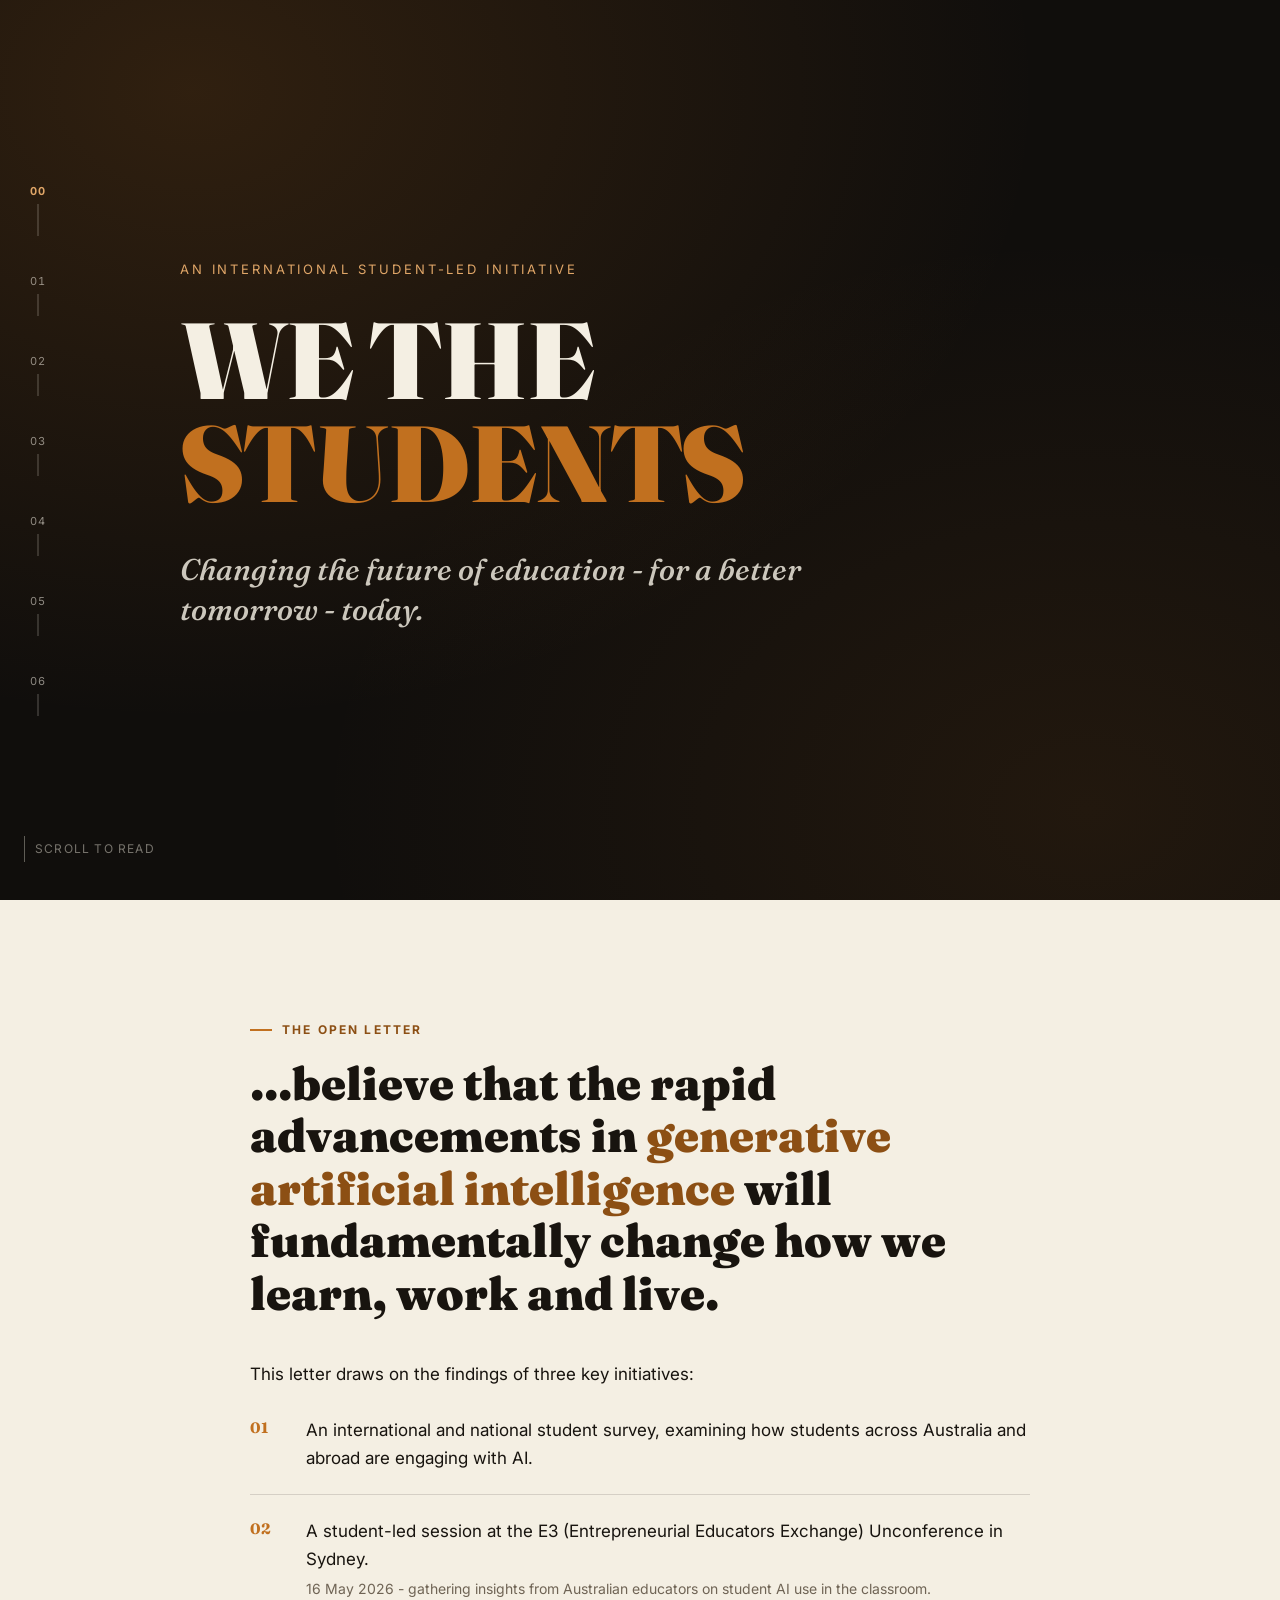
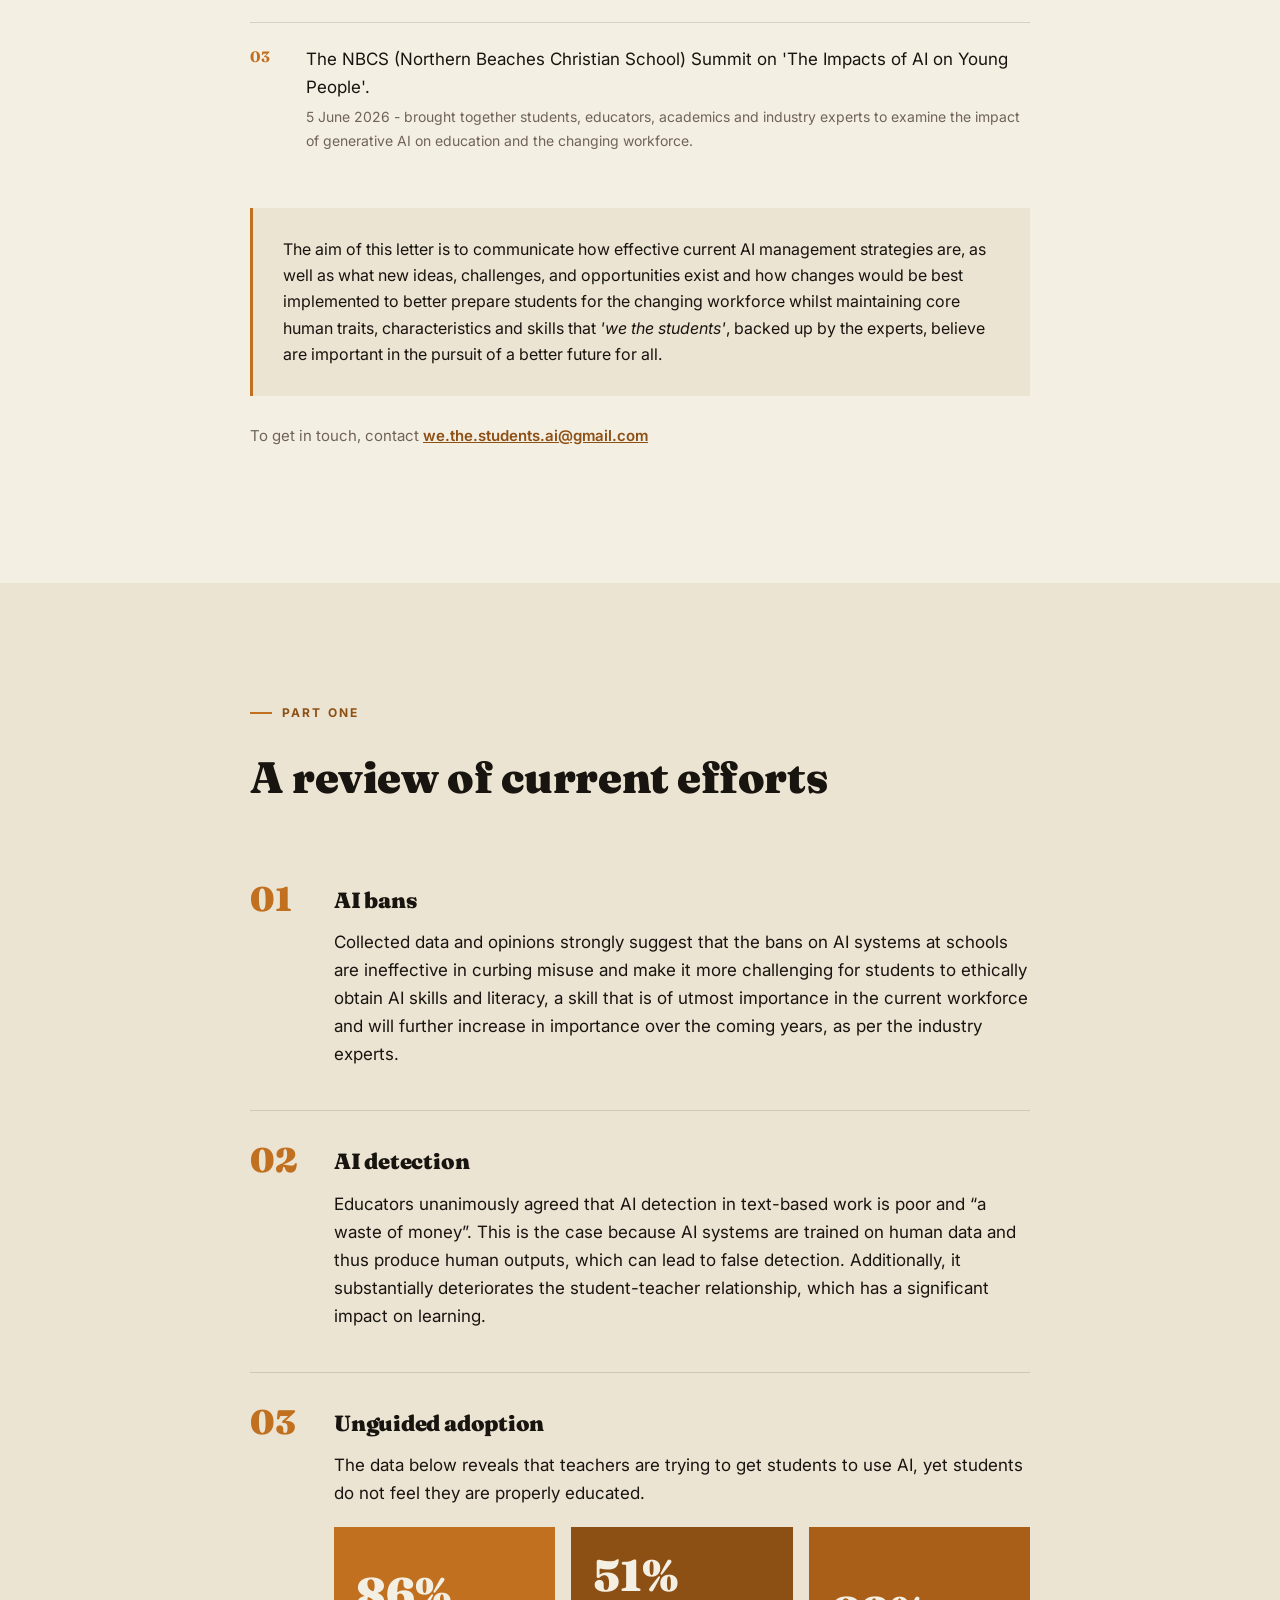
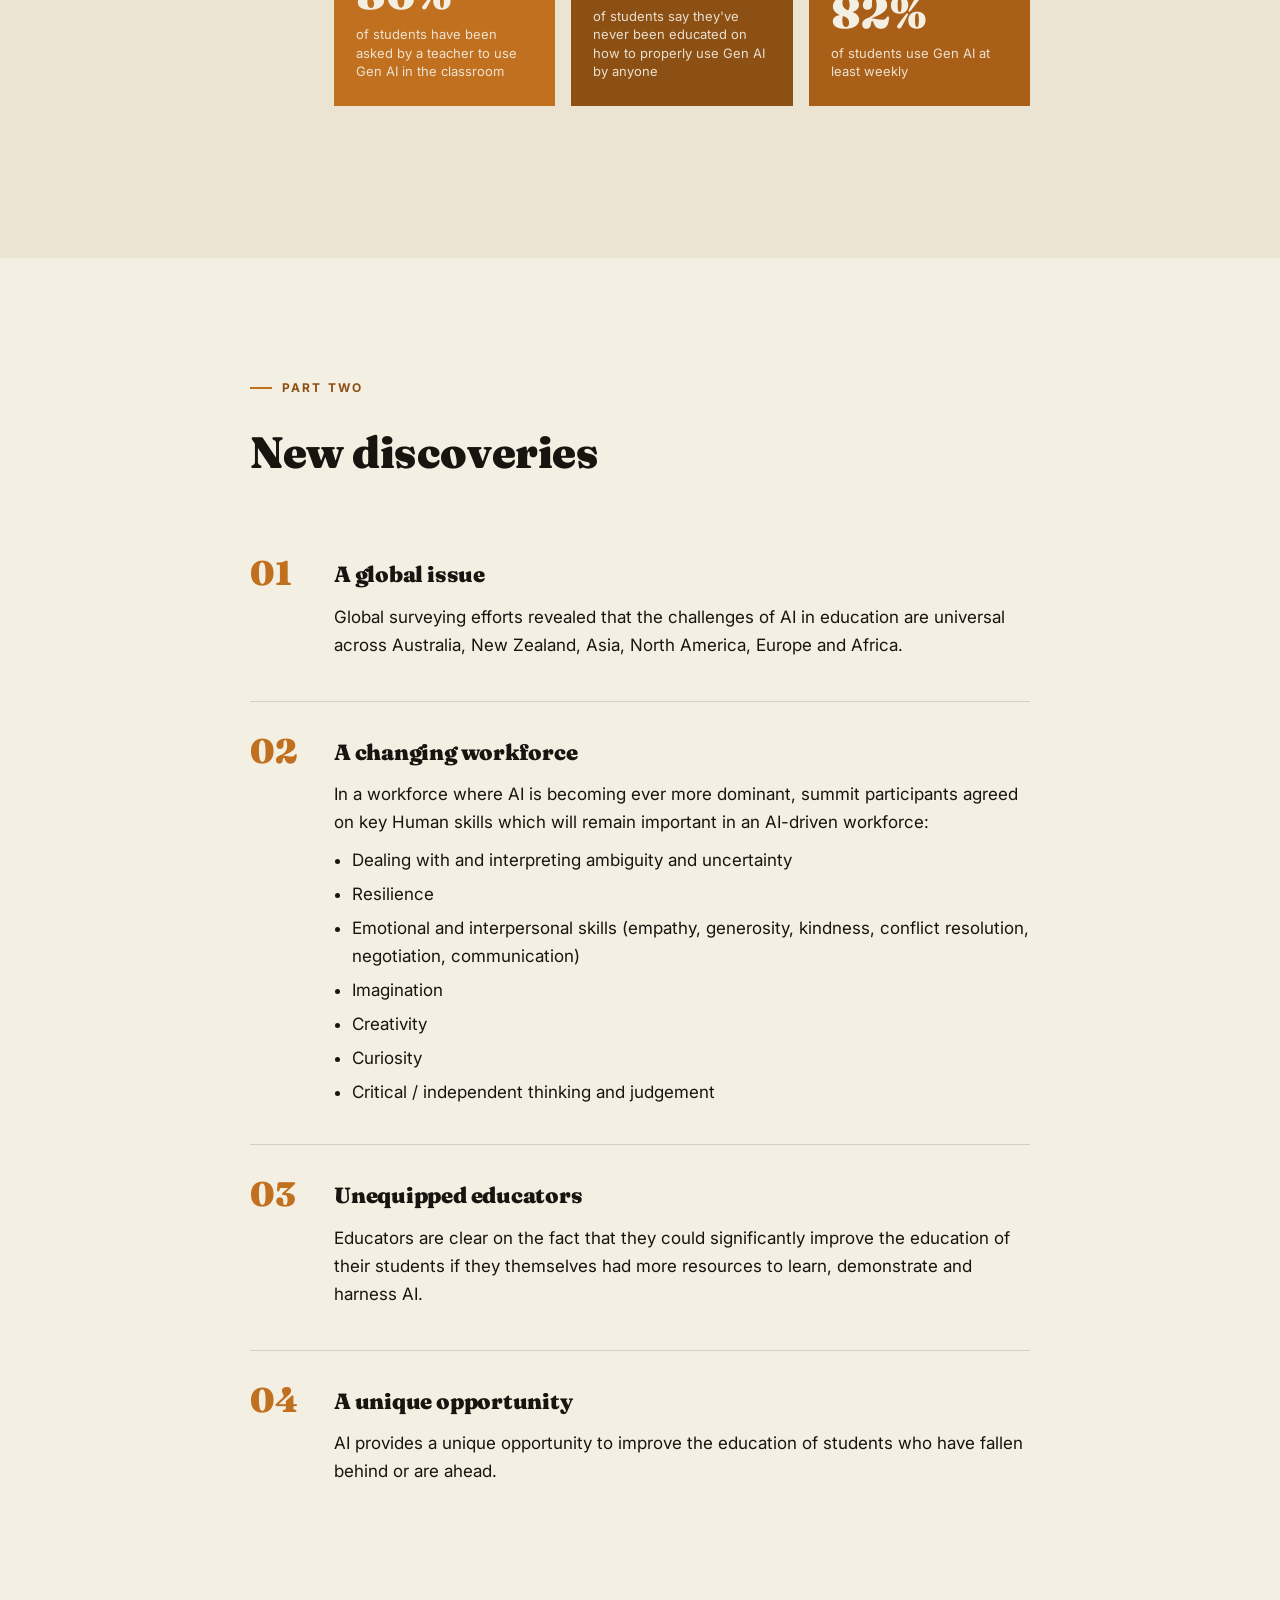
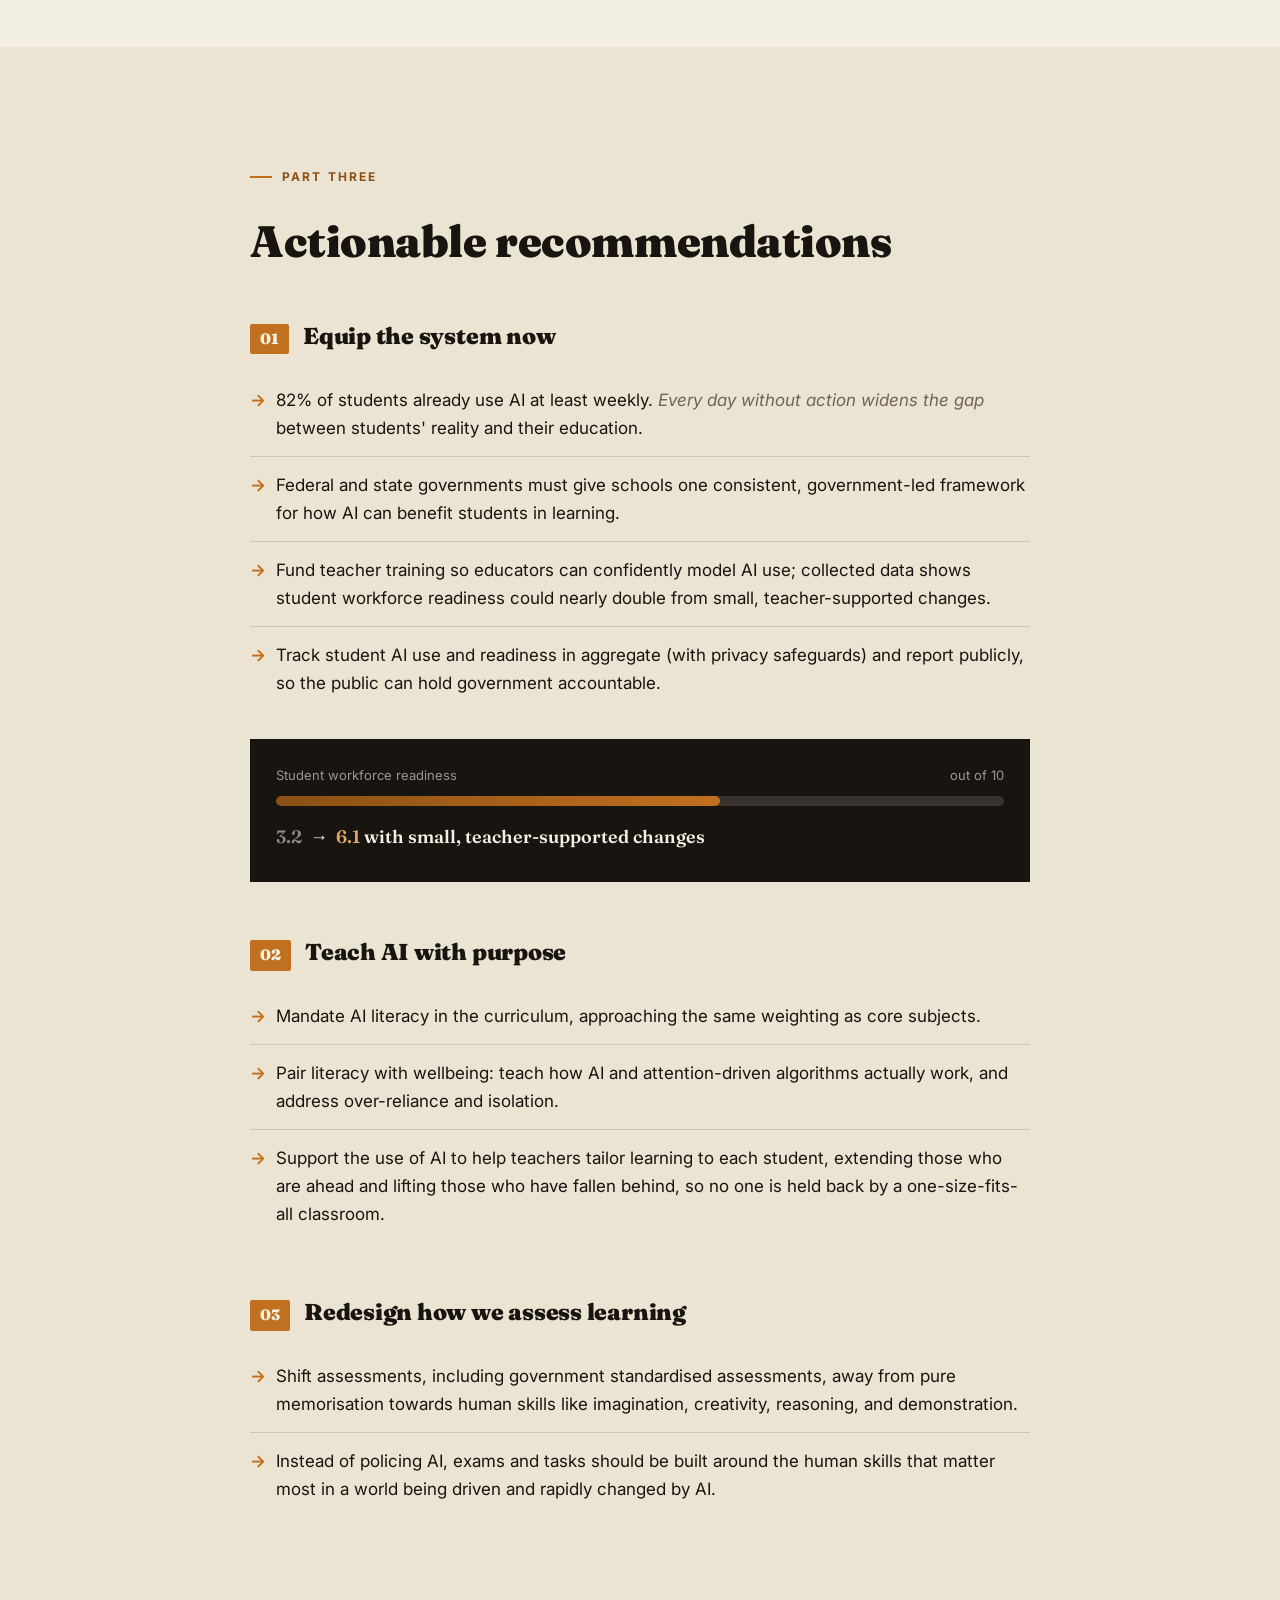
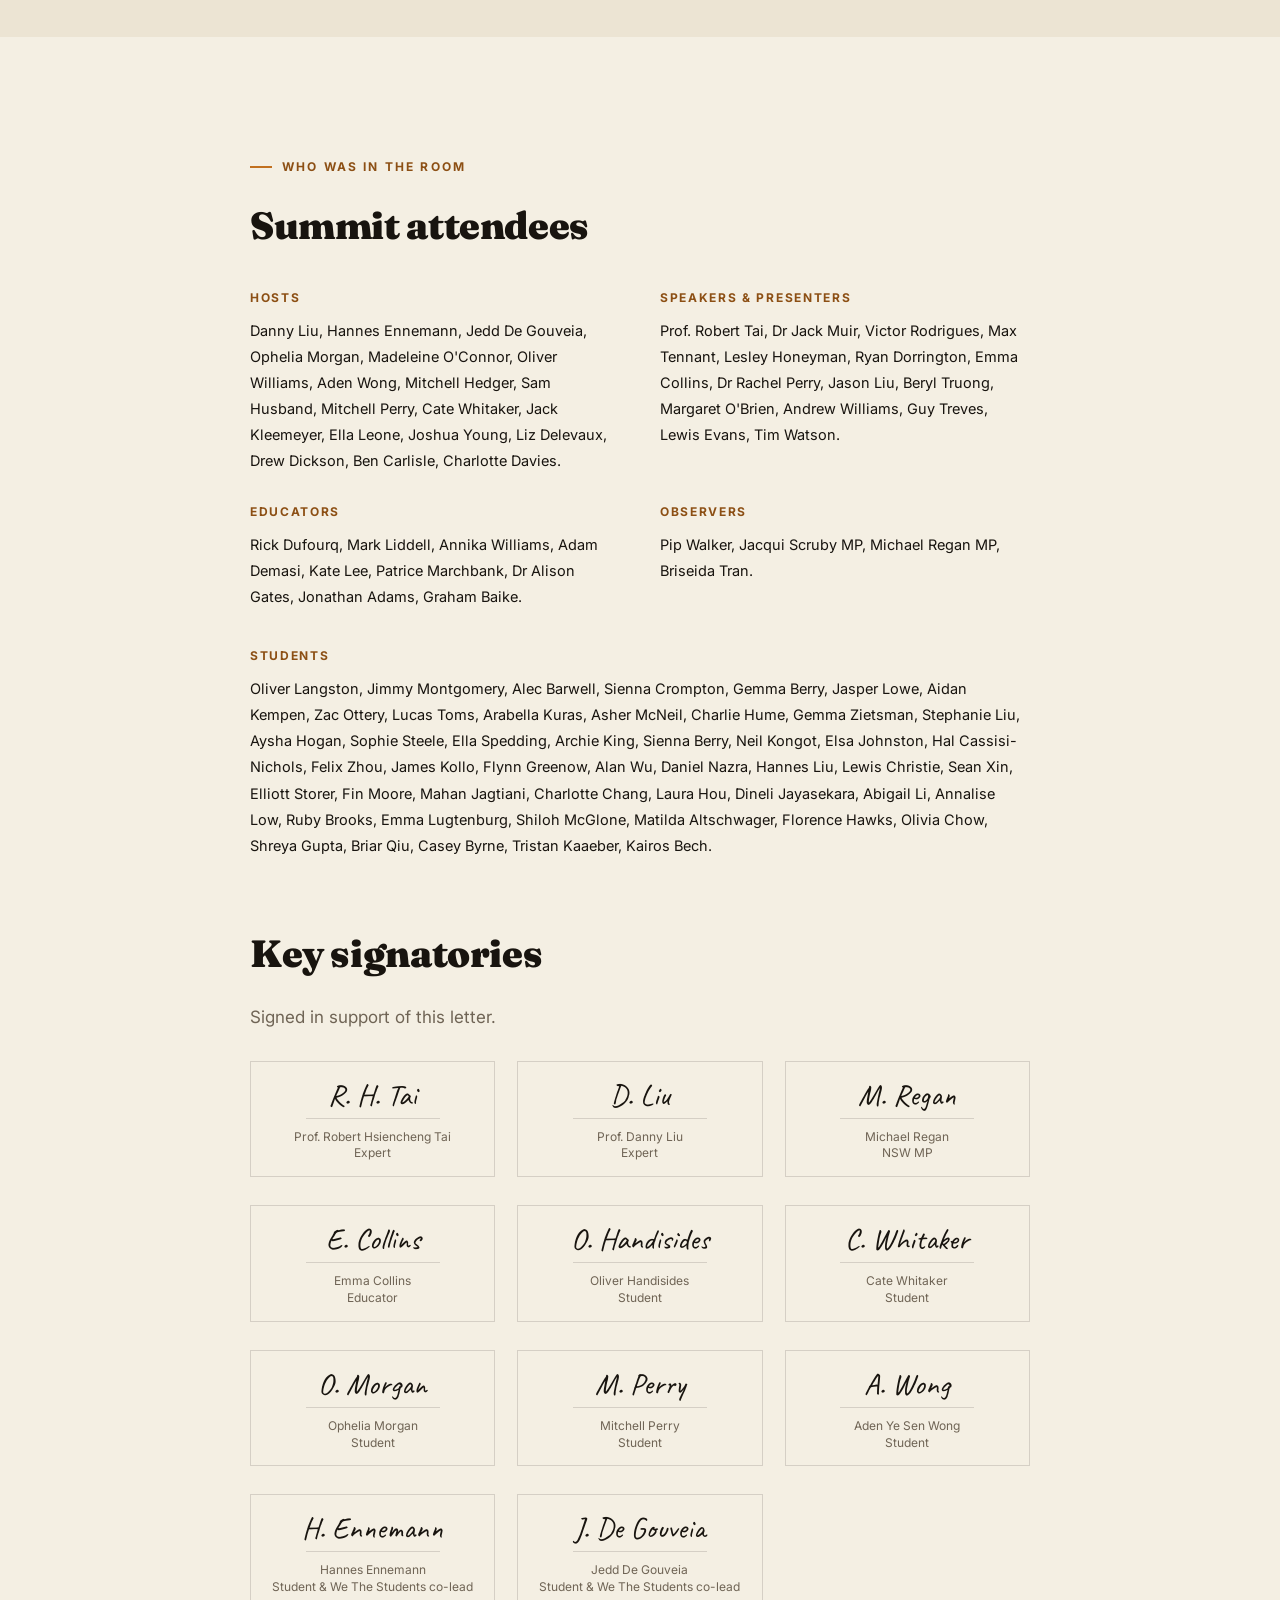
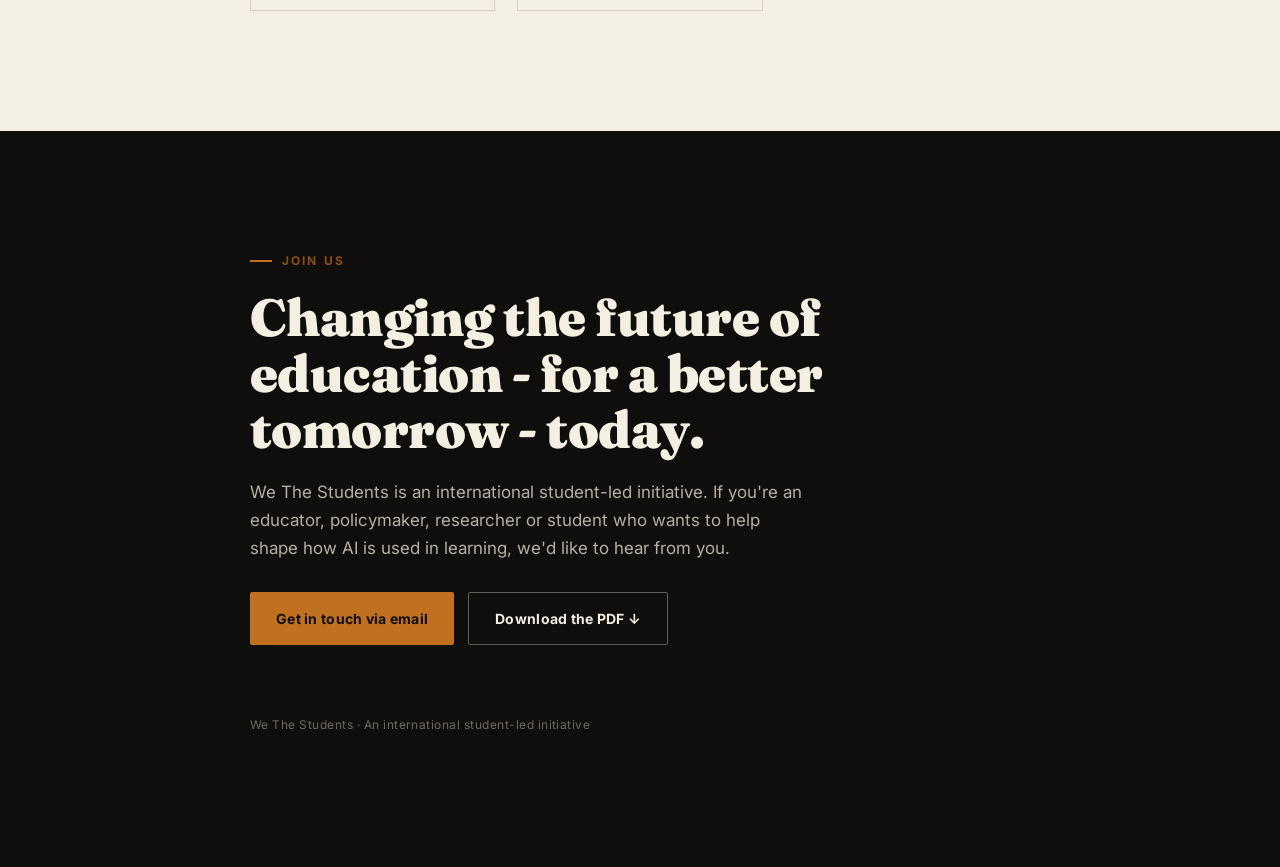
==== commit 4614364a: "Fix typo" ====
--- a/index.html
+++ b/index.html
@@ -1165,12 +1165,12 @@
     <section id="closing">
         <div class="inner">
             <div class="eyebrow reveal">Join Us</div>
-            <h2 class="reveal">Changing the future of education 0 for a better tomorrow - today.</h2>
+            <h2 class="reveal">Changing the future of education - for a better tomorrow - today.</h2>
             <p class="reveal">We The Students is an international student-led initiative. If you're an educator,
                 policymaker, researcher or student who wants to help shape how AI is used in learning, we'd like to hear
                 from you.</p>
             <div class="cta-row reveal">
-                <a class="cta-btn" href="mailto:we.the.students.ai@gmail.com">Get in touch via email ↗</a>
+                <a class="cta-btn" href="mailto:we.the.students.ai@gmail.com">Get in touch via email</a>
                 <a class="cta-btn cta-btn--ghost" href="we-the-students-open-letter.pdf" download>Download the PDF ↓</a>
             </div>
             <p class="footnote">We The Students · An international student-led initiative</p>
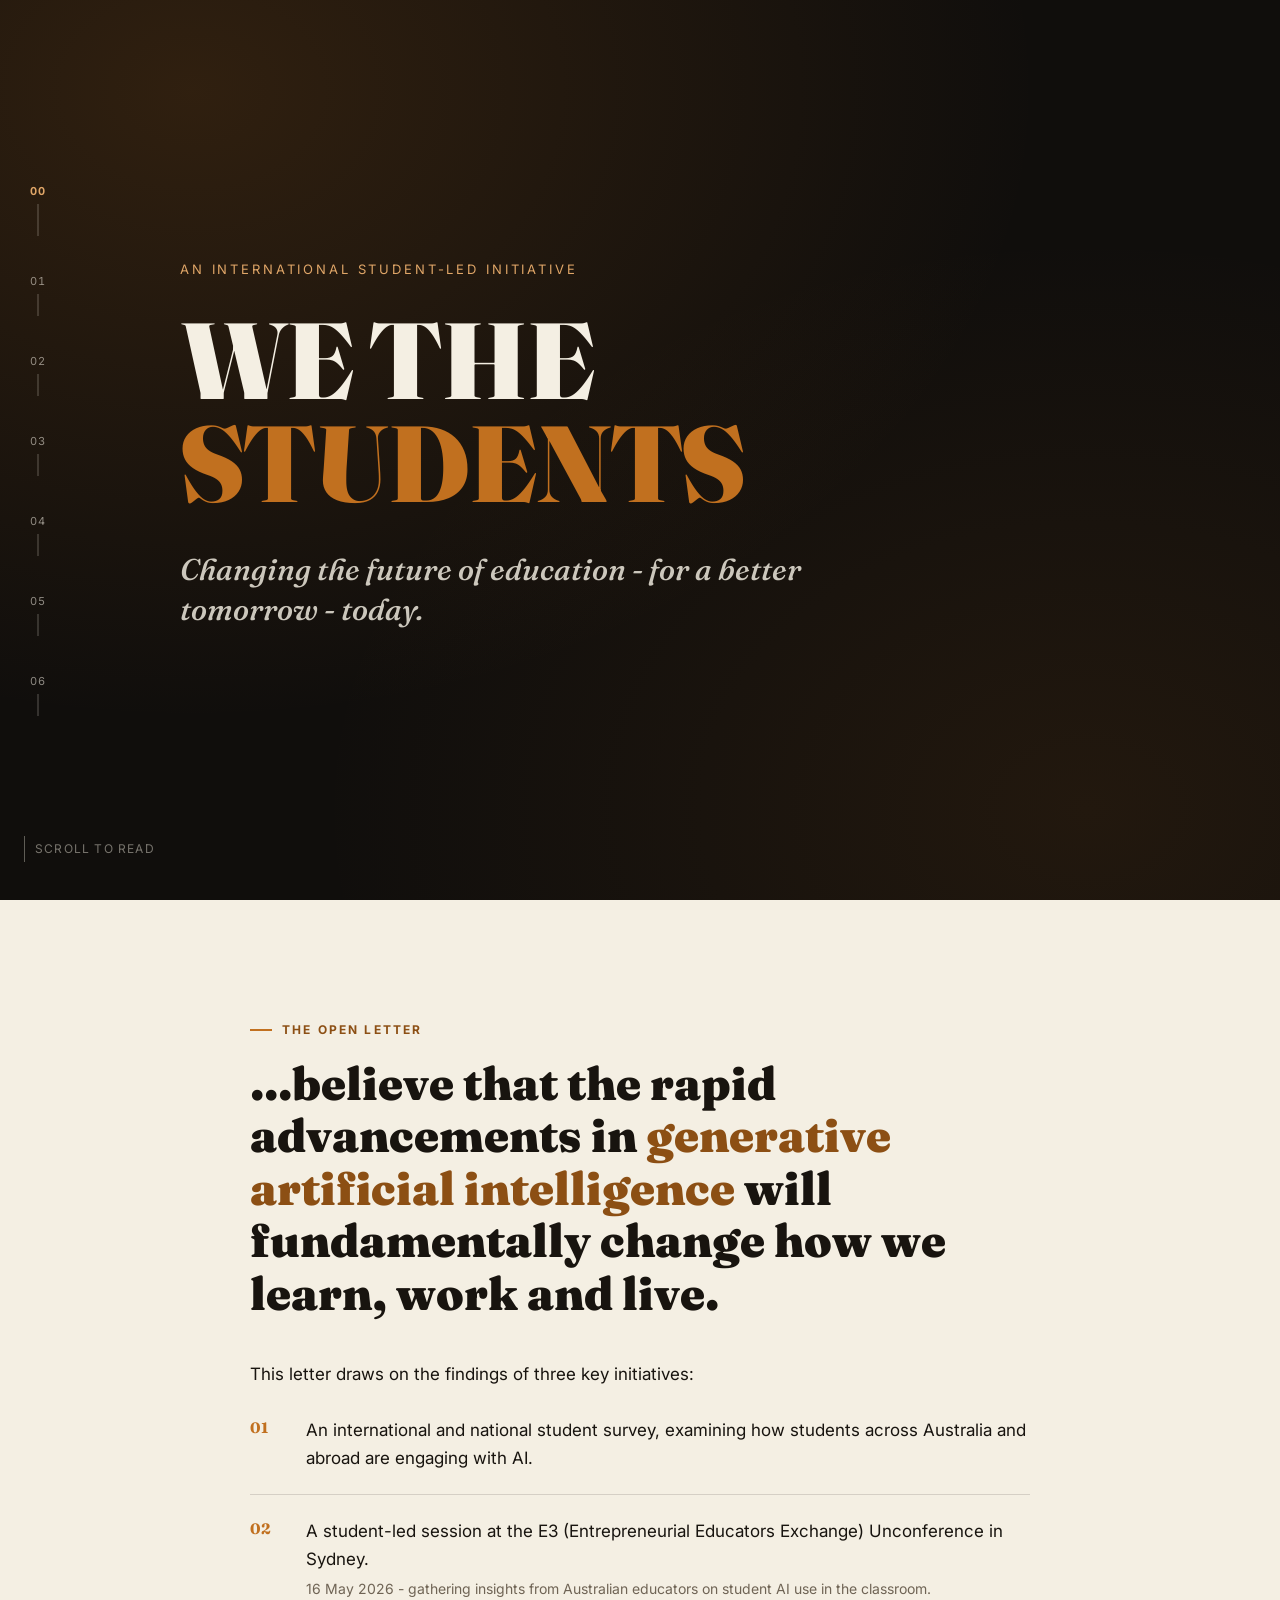
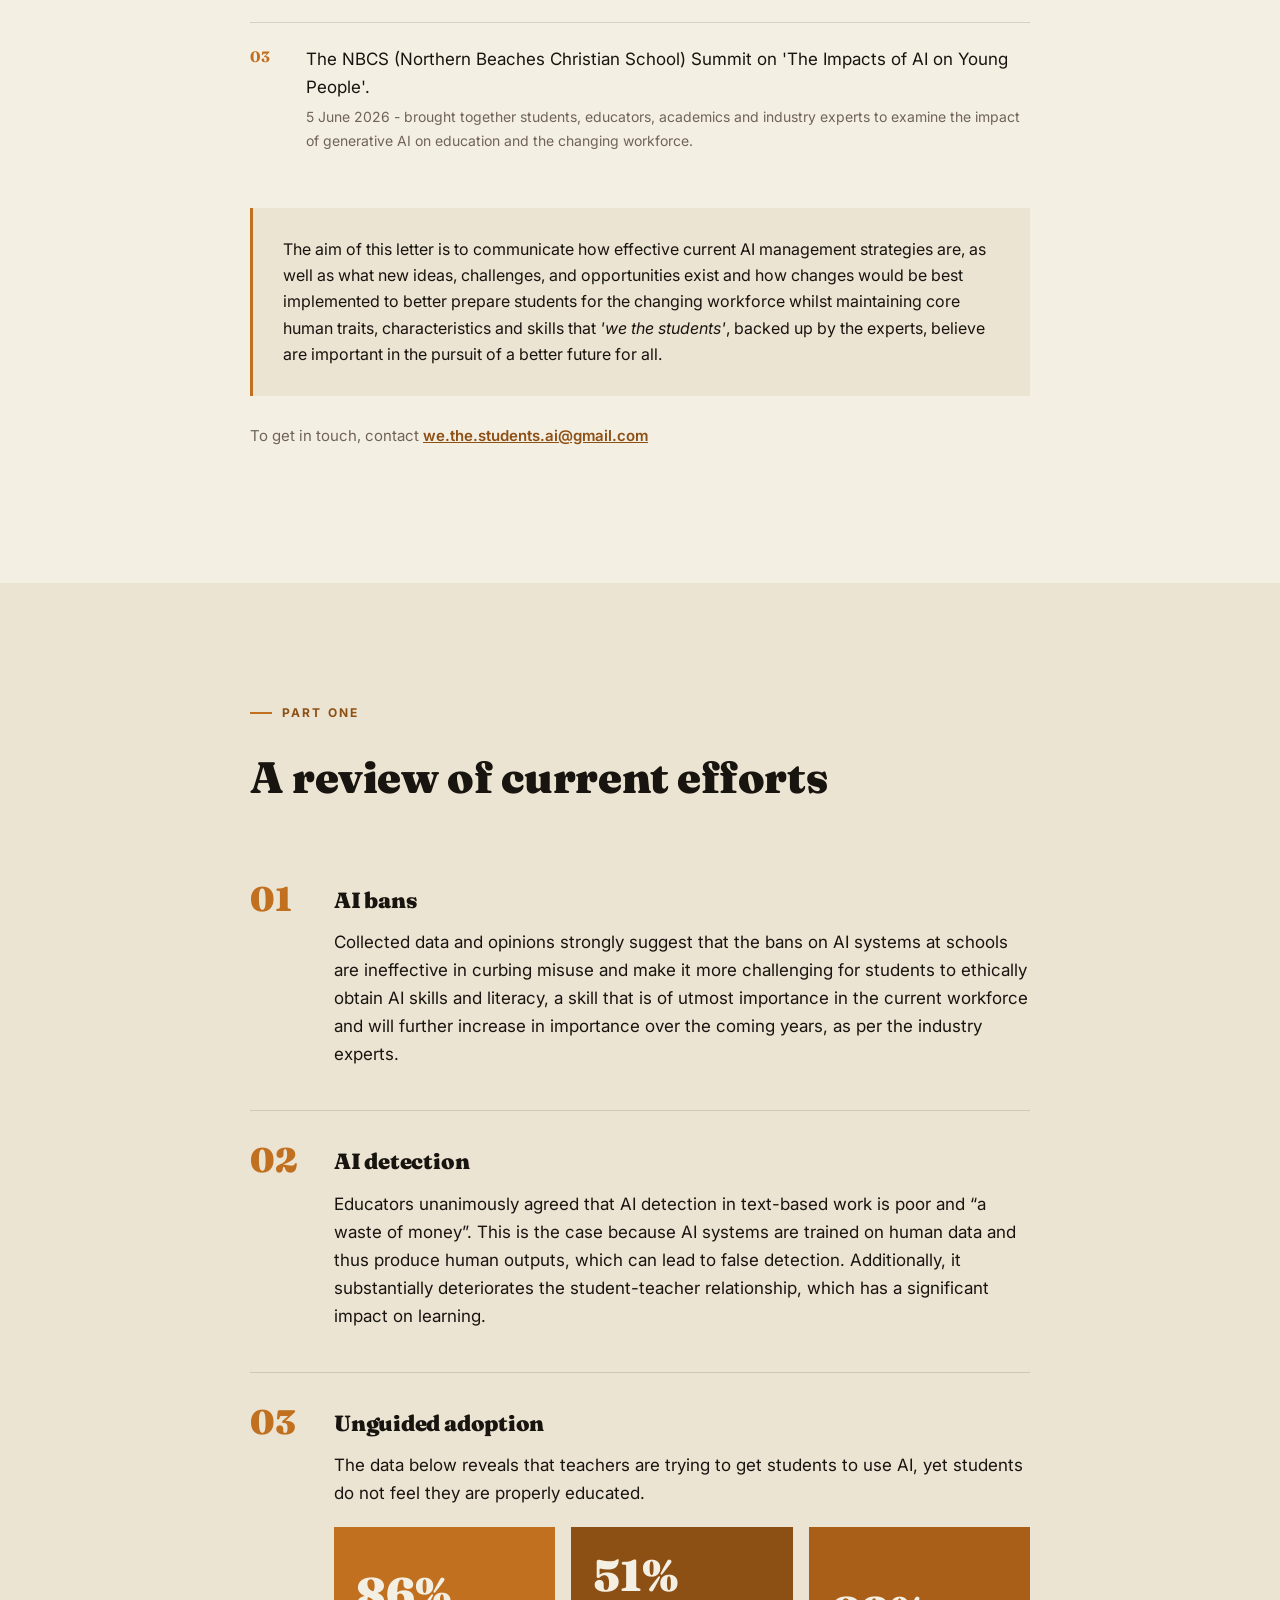
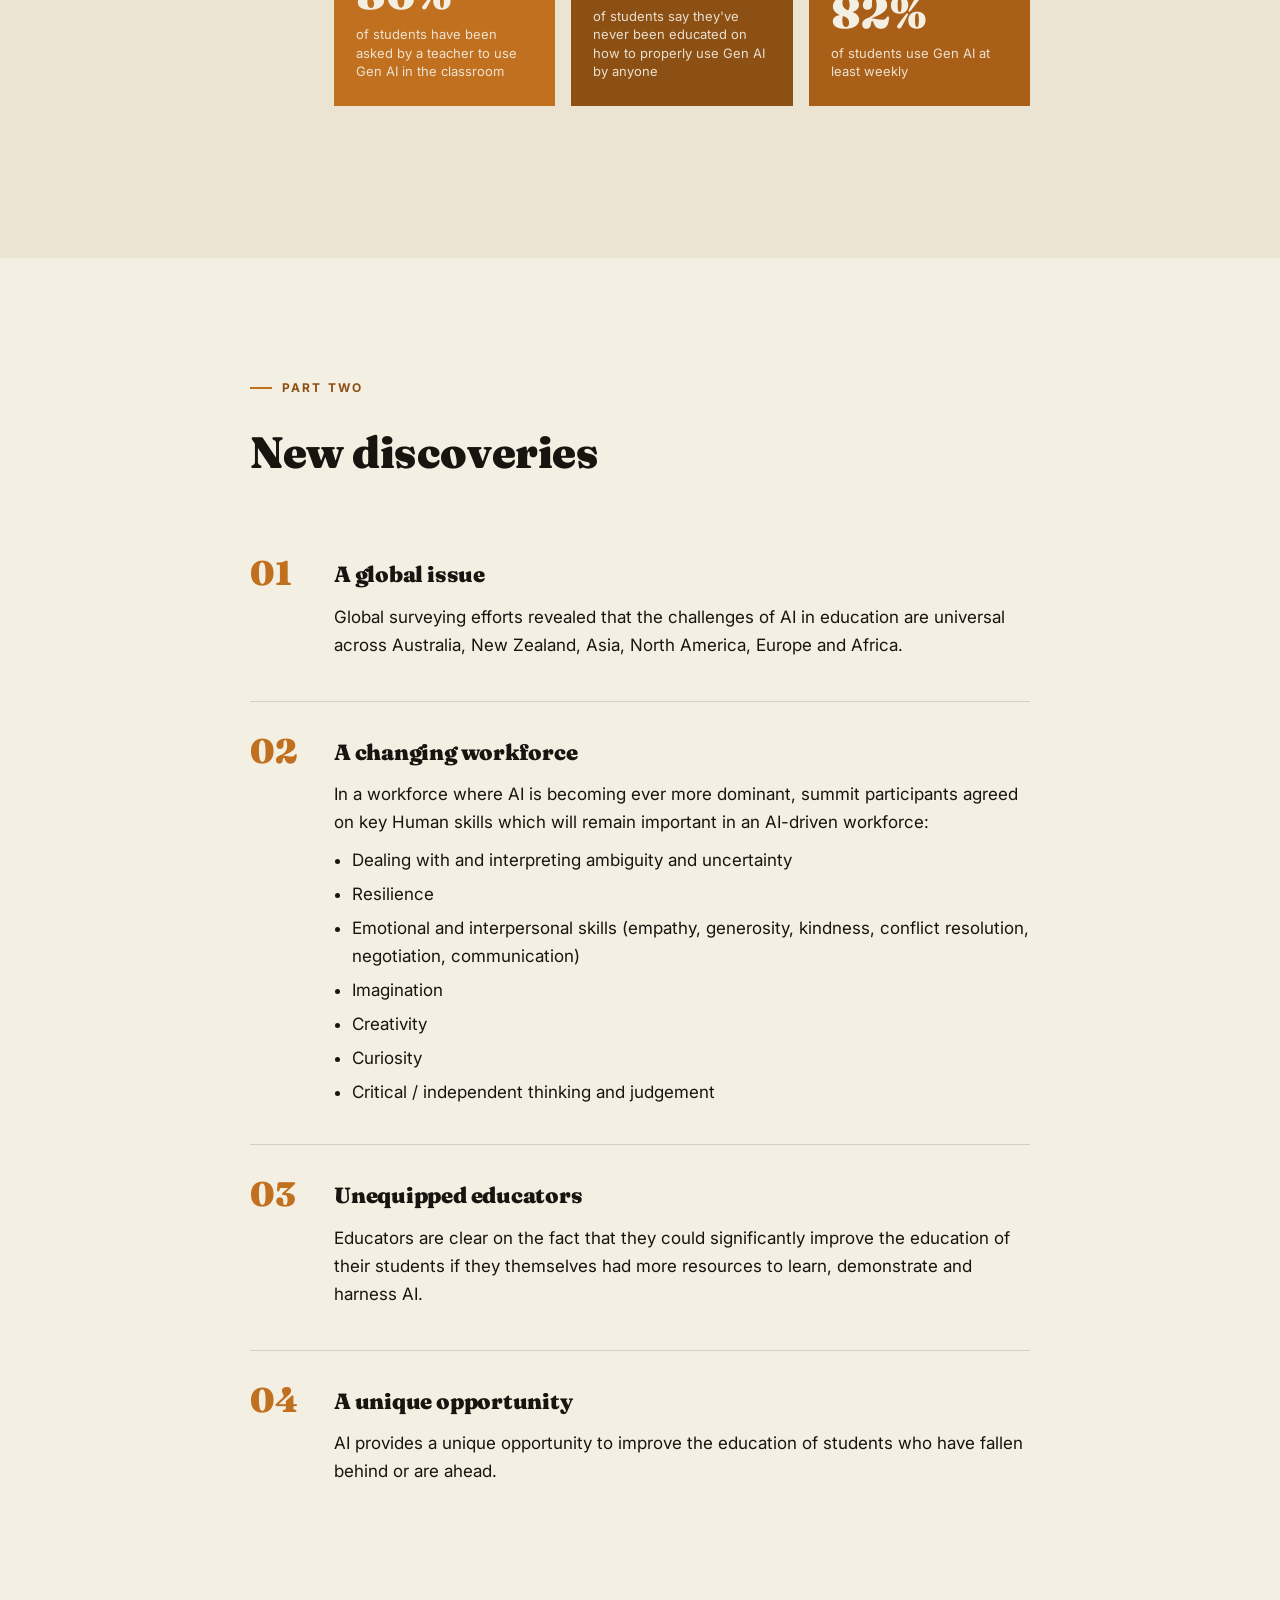
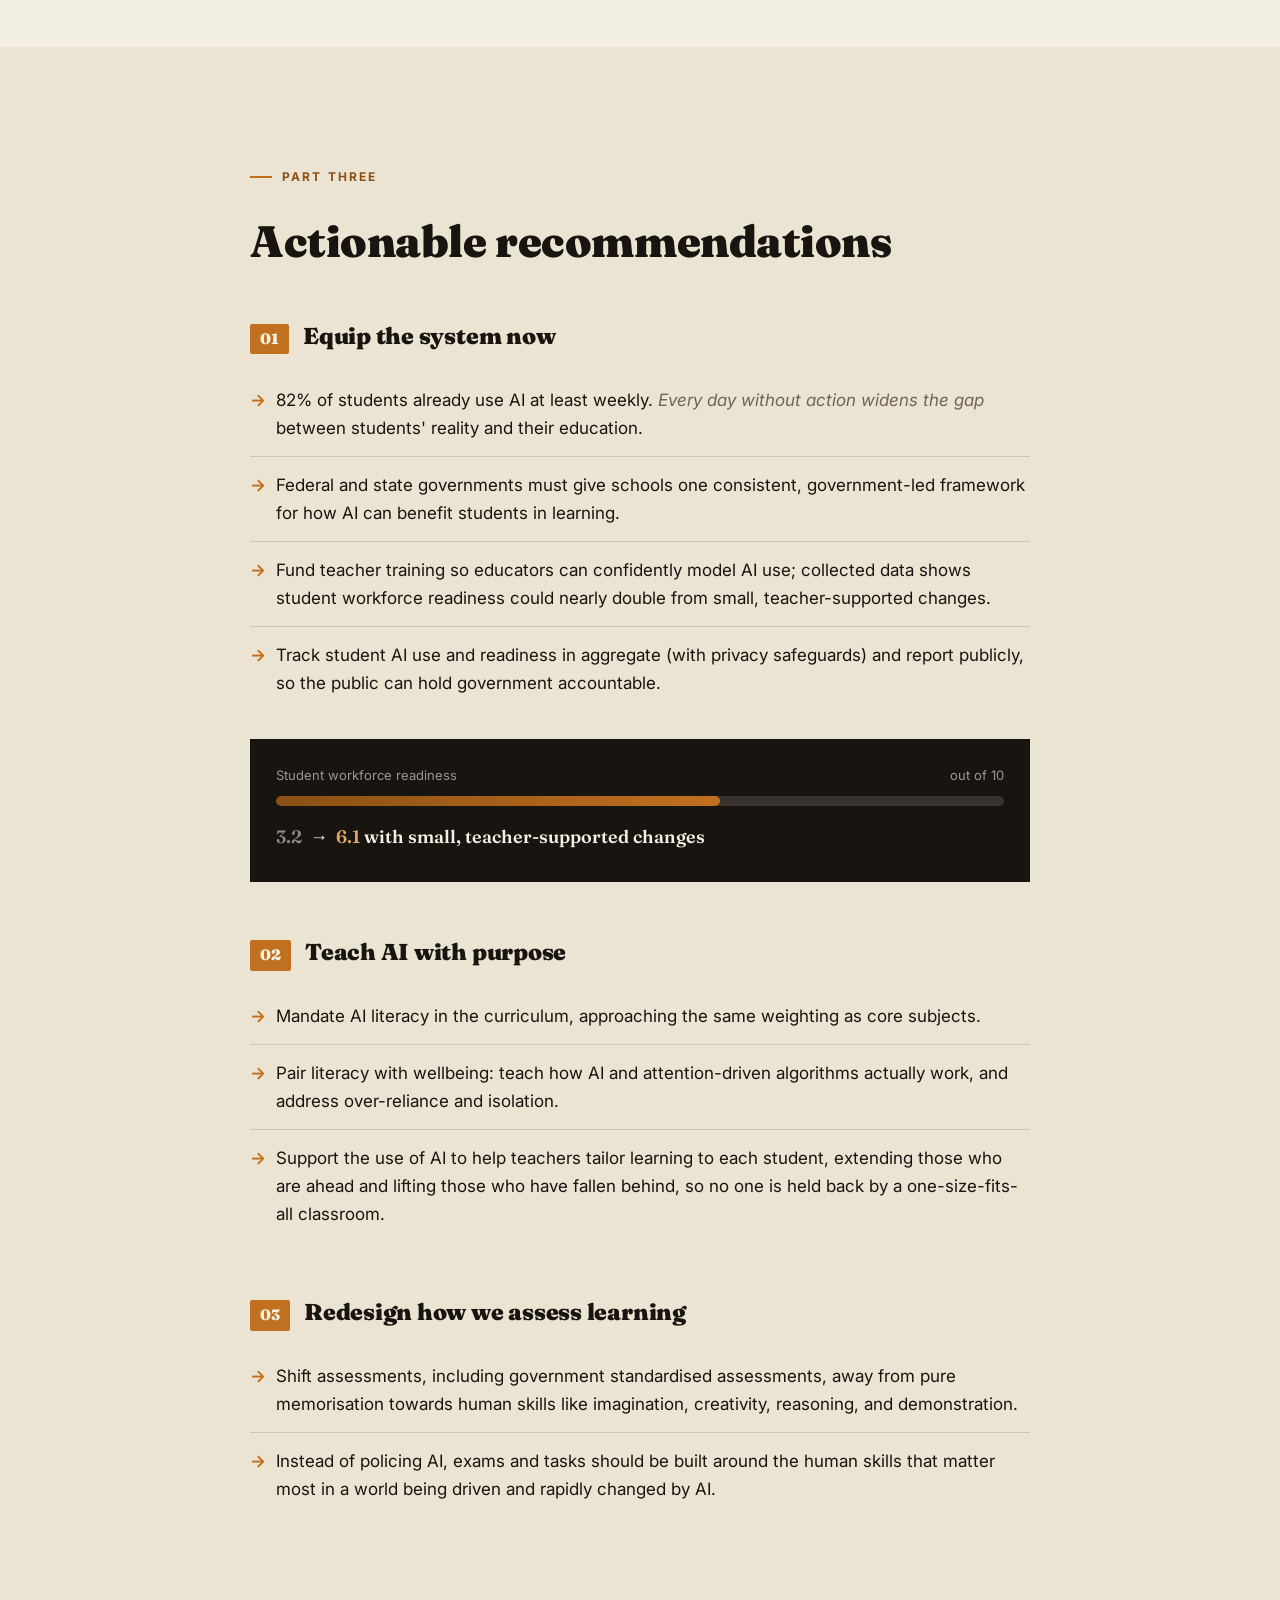
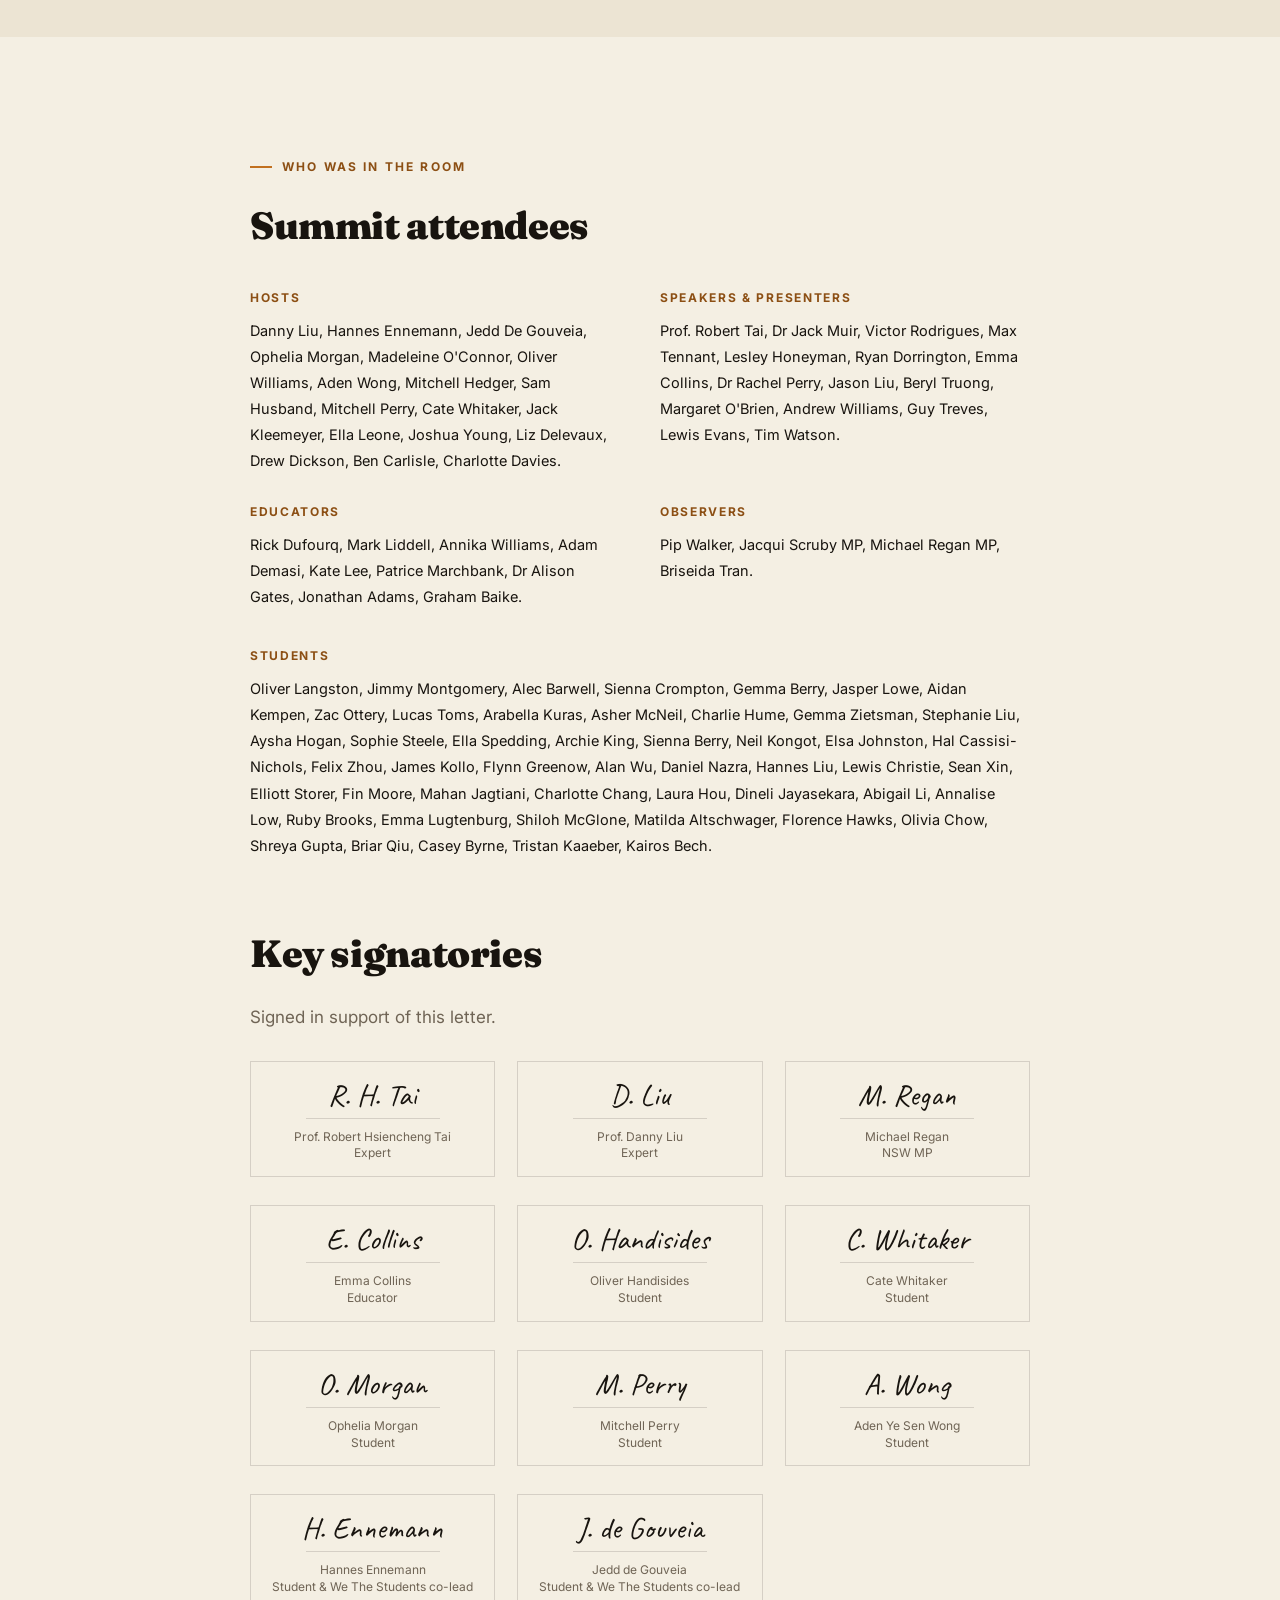
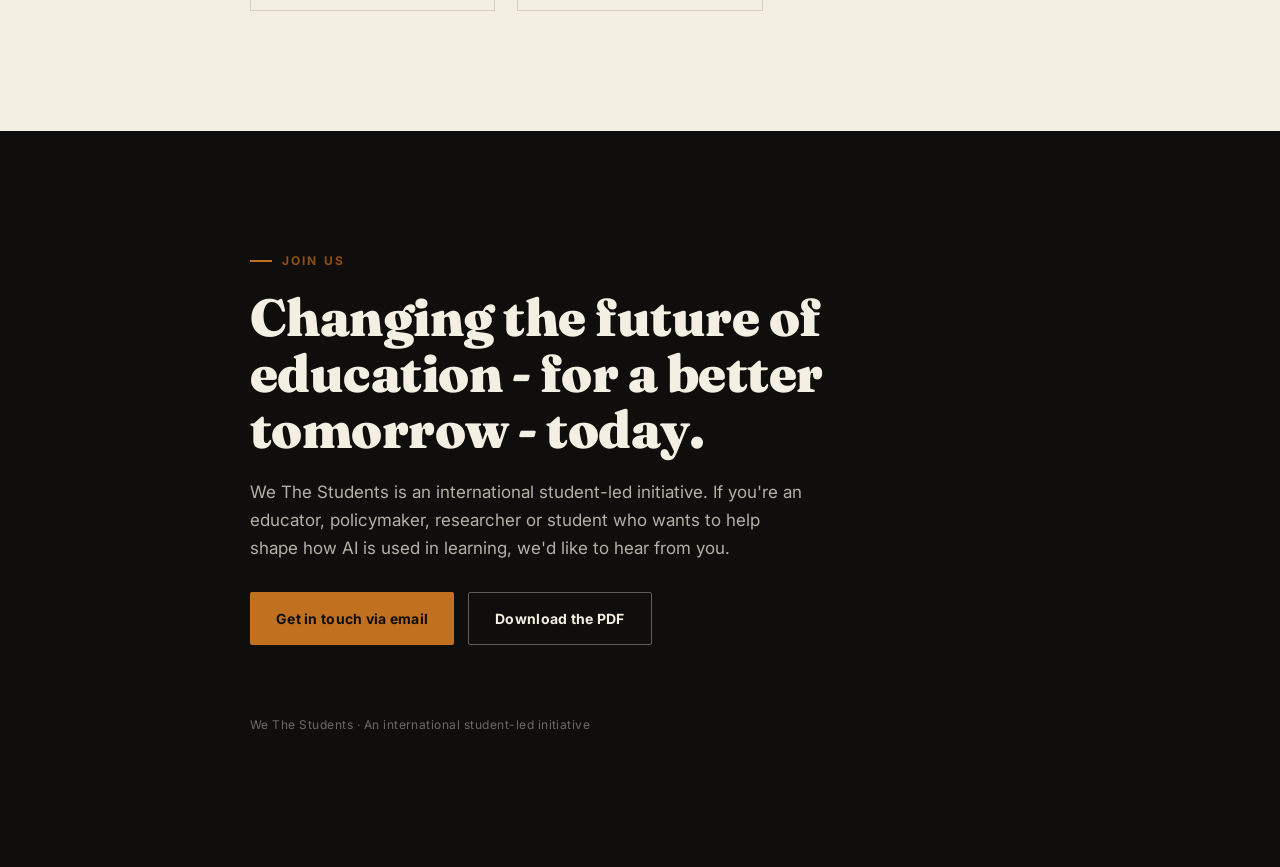
==== commit 867bdb19: "i just split up the files n stuffff" ====
--- a/index.html
+++ b/index.html
@@ -14,797 +14,7 @@
     <link
         href="https://fonts.googleapis.com/css2?family=Fraunces:ital,opsz,wght@0,9..144,300;0,9..144,500;0,9..144,700;0,9..144,900;1,9..144,600&family=Inter:wght@400;500;600;700&family=Caveat:wght@500;700&display=swap"
         rel="stylesheet">
-    <style>
-        :root {
-            --ink: #18140f;
-            --paper: #f4efe3;
-            --paper-2: #ece4d3;
-            --cover: #100e0c;
-            --terracotta: #c1701f;
-            --terracotta-deep: #8c4f14;
-            --terracotta-soft: #e0a668;
-            --muted: #6f6455;
-            --line: rgba(24, 20, 15, 0.14);
-            --line-on-dark: rgba(244, 239, 227, 0.16);
-            --maxw: 780px;
-        }
-
-        * {
-            box-sizing: border-box;
-        }
-
-        html {
-            scroll-behavior: smooth;
-        }
-
-        body {
-            margin: 0;
-            background: var(--paper);
-            color: var(--ink);
-            font-family: 'Inter', sans-serif;
-            font-size: 17px;
-            line-height: 1.65;
-            -webkit-font-smoothing: antialiased;
-        }
-
-        @media (prefers-reduced-motion: reduce) {
-            html {
-                scroll-behavior: auto;
-            }
-
-            * {
-                animation-duration: 0.001ms !important;
-                transition-duration: 0.001ms !important;
-            }
-        }
-
-        h1,
-        h2,
-        h3 {
-            font-family: 'Fraunces', serif;
-            font-weight: 900;
-            letter-spacing: -0.01em;
-            margin: 0 0 0.4em 0;
-            color: var(--ink);
-        }
-
-        a {
-            color: var(--terracotta-deep);
-        }
-
-        a:focus-visible,
-        button:focus-visible,
-        .navlink:focus-visible {
-            outline: 2px solid var(--terracotta);
-            outline-offset: 3px;
-        }
-
-        /* ---------- progress bar ---------- */
-        #progress {
-            position: fixed;
-            top: 0;
-            left: 0;
-            height: 3px;
-            width: 0%;
-            background: var(--terracotta);
-            z-index: 100;
-            transition: width 0.08s linear;
-        }
-
-        /* ---------- side rail nav ---------- */
-        #rail {
-            position: fixed;
-            top: 0;
-            left: 0;
-            height: 100vh;
-            width: 76px;
-            display: flex;
-            flex-direction: column;
-            align-items: center;
-            justify-content: center;
-            gap: 26px;
-            z-index: 90;
-            background: transparent;
-        }
-
-        .rail-dot {
-            width: 100%;
-            display: flex;
-            flex-direction: column;
-            align-items: center;
-            gap: 6px;
-            cursor: pointer;
-            background: none;
-            border: none;
-            padding: 6px 0;
-            font-family: 'Inter', sans-serif;
-        }
-
-        .rail-num {
-            font-size: 11px;
-            letter-spacing: 0.08em;
-            color: var(--muted);
-            font-variant-numeric: tabular-nums;
-            transition: color 0.25s ease;
-        }
-
-        .rail-bar {
-            width: 2px;
-            height: 22px;
-            background: var(--line);
-            transition: background 0.25s ease, height 0.25s ease;
-        }
-
-        .rail-dot.active .rail-num {
-            color: var(--terracotta-deep);
-            font-weight: 700;
-        }
-
-        .rail-dot.active .rail-bar {
-            background: var(--terracotta);
-            height: 32px;
-        }
-
-        .rail-dot:hover .rail-bar {
-            background: var(--terracotta-soft);
-        }
-
-        #rail.on-dark .rail-num {
-            color: rgba(244, 239, 227, 0.55);
-        }
-
-        #rail.on-dark .rail-bar {
-            background: var(--line-on-dark);
-        }
-
-        #rail.on-dark .rail-dot.active .rail-num {
-            color: var(--terracotta-soft);
-        }
-
-        @media (max-width: 860px) {
-            #rail {
-                display: none;
-            }
-        }
-
-        /* mobile top nav */
-        #mobilebar {
-            display: none;
-            position: fixed;
-            top: 0;
-            left: 0;
-            right: 0;
-            z-index: 95;
-            background: var(--paper);
-            border-bottom: 1px solid var(--line);
-            padding: 10px 16px;
-            font-family: 'Inter', sans-serif;
-            font-size: 13px;
-            overflow-x: auto;
-            white-space: nowrap;
-            -ms-overflow-style: none;
-            scrollbar-width: none;
-        }
-
-        #mobilebar::-webkit-scrollbar {
-            display: none;
-        }
-
-        #mobilebar button {
-            background: none;
-            border: none;
-            color: var(--muted);
-            padding: 6px 10px;
-            font-size: 13px;
-            font-family: 'Inter', sans-serif;
-            cursor: pointer;
-        }
-
-        #mobilebar button.active {
-            color: var(--terracotta-deep);
-            font-weight: 700;
-        }
-
-        @media (max-width: 860px) {
-            #mobilebar {
-                display: block;
-            }
-
-            body {
-                padding-top: 0;
-            }
-        }
-
-        section {
-            position: relative;
-            padding: 120px 24px;
-            display: flex;
-            justify-content: center;
-        }
-
-        @media (max-width:860px) {
-            section {
-                padding: 96px 20px 72px;
-            }
-        }
-
-        .inner {
-            width: 100%;
-            max-width: var(--maxw);
-        }
-
-        .eyebrow {
-            font-family: 'Inter', sans-serif;
-            font-weight: 700;
-            font-size: 12px;
-            letter-spacing: 0.18em;
-            text-transform: uppercase;
-            color: var(--terracotta-deep);
-            margin-bottom: 18px;
-            display: flex;
-            align-items: center;
-            gap: 10px;
-        }
-
-        .eyebrow::before {
-            content: "";
-            width: 22px;
-            height: 2px;
-            background: var(--terracotta);
-            display: inline-block;
-        }
-
-        /* ---------- cover ---------- */
-        #cover {
-            background: var(--cover);
-            color: var(--paper);
-            min-height: 100svh;
-            padding: 140px 24px 120px;
-            text-align: left;
-            display: flex;
-            flex-direction: column;
-            justify-content: center;
-            align-items: center;
-            background-image:
-                radial-gradient(ellipse at 15% 10%, rgba(193, 112, 31, 0.18), transparent 55%),
-                radial-gradient(ellipse at 85% 90%, rgba(193, 112, 31, 0.10), transparent 50%);
-        }
-
-        @media (max-width:860px) {
-            #cover {
-                padding: 96px 20px 110px;
-            }
-        }
-
-        #cover .inner {
-            max-width: 920px;
-        }
-
-        #cover .kicker {
-            font-family: 'Inter', sans-serif;
-            font-size: 13px;
-            letter-spacing: 0.22em;
-            text-transform: uppercase;
-            color: var(--terracotta-soft);
-            margin-bottom: 28px;
-        }
-
-        #cover h1 {
-            font-size: clamp(48px, 9vw, 108px);
-            line-height: 0.96;
-            color: var(--paper);
-            margin-bottom: 0;
-        }
-
-        #cover h1 span {
-            color: var(--terracotta);
-        }
-
-        #cover .subhead {
-            margin-top: 34px;
-            font-family: 'Fraunces', serif;
-            font-style: italic;
-            font-weight: 500;
-            font-size: clamp(20px, 3vw, 30px);
-            color: rgba(244, 239, 227, 0.82);
-            max-width: 640px;
-            line-height: 1.35;
-        }
-
-        #cover .tag {
-            margin-top: 48px;
-            font-size: 14px;
-            color: rgba(244, 239, 227, 0.5);
-            letter-spacing: 0.02em;
-        }
-
-        .scrolldown {
-            position: absolute;
-            bottom: 38px;
-            left: 24px;
-            display: flex;
-            align-items: center;
-            gap: 10px;
-            font-size: 12px;
-            letter-spacing: 0.1em;
-            text-transform: uppercase;
-            color: rgba(244, 239, 227, 0.45);
-        }
-
-        .scrolldown .chev {
-            width: 1px;
-            height: 26px;
-            background: rgba(244, 239, 227, 0.35);
-            position: relative;
-            overflow: hidden;
-        }
-
-        .scrolldown .chev::after {
-            content: "";
-            position: absolute;
-            top: -100%;
-            left: 0;
-            width: 100%;
-            height: 100%;
-            background: var(--terracotta);
-            animation: runline 1.8s infinite ease-in-out;
-        }
-
-        @keyframes runline {
-            0% {
-                top: -100%;
-            }
-
-            60% {
-                top: 100%;
-            }
-
-            100% {
-                top: 100%;
-            }
-        }
-
-        /* ---------- belief statement ---------- */
-        #belief blockquote {
-            font-family: 'Fraunces', serif;
-            font-weight: 900;
-            font-size: clamp(28px, 4.4vw, 46px);
-            line-height: 1.14;
-            margin: 0 0 40px 0;
-            color: var(--ink);
-        }
-
-        #belief blockquote .accent {
-            color: var(--terracotta-deep);
-        }
-
-        .initiative-list {
-            list-style: none;
-            margin: 0;
-            padding: 0;
-            counter-reset: init;
-            display: flex;
-            flex-direction: column;
-            gap: 22px;
-            margin-top: 28px;
-        }
-
-        .initiative-list li {
-            counter-increment: init;
-            display: grid;
-            grid-template-columns: 40px 1fr;
-            gap: 16px;
-            padding-bottom: 22px;
-            border-bottom: 1px solid var(--line);
-        }
-
-        .initiative-list li:last-child {
-            border-bottom: none;
-            padding-bottom: 0;
-        }
-
-        .initiative-list li::before {
-            content: counter(init, decimal-leading-zero);
-            font-family: 'Fraunces', serif;
-            font-weight: 700;
-            font-size: 15px;
-            color: var(--terracotta);
-        }
-
-        .initiative-list p {
-            margin: 0;
-            color: var(--ink);
-        }
-
-        .initiative-list .meta {
-            display: block;
-            margin-top: 4px;
-            font-size: 14px;
-            color: var(--muted);
-        }
-
-        .aim-box {
-            margin-top: 56px;
-            padding: 28px 30px;
-            background: var(--paper-2);
-            border-left: 3px solid var(--terracotta);
-            font-size: 16px;
-            color: var(--ink);
-        }
-
-        .contact-line {
-            margin-top: 28px;
-            font-size: 15px;
-            color: var(--muted);
-        }
-
-        .contact-line a {
-            font-weight: 600;
-        }
-
-        /* ---------- alt section shading ---------- */
-        .shade {
-            background: var(--paper-2);
-        }
-
-        /* ---------- numbered feature blocks ---------- */
-        .feature {
-            display: grid;
-            grid-template-columns: 64px 1fr;
-            gap: 20px;
-            padding: 32px 0;
-            border-bottom: 1px solid var(--line);
-        }
-
-        .feature:first-of-type {
-            padding-top: 0;
-        }
-
-        .feature:last-of-type {
-            border-bottom: none;
-        }
-
-        .feature .num {
-            font-family: 'Fraunces', serif;
-            font-weight: 900;
-            font-size: 34px;
-            color: var(--terracotta);
-            line-height: 1;
-        }
-
-        .feature h3 {
-            font-size: 22px;
-            margin-bottom: 10px;
-        }
-
-        .feature p {
-            margin: 0 0 10px 0;
-            color: var(--ink);
-        }
-
-        .feature ul {
-            margin: 10px 0 0 0;
-            padding-left: 18px;
-            color: var(--ink);
-        }
-
-        .feature ul li {
-            margin-bottom: 6px;
-        }
-
-        /* ---------- stat cards ---------- */
-        .stat-grid {
-            display: grid;
-            grid-template-columns: repeat(3, 1fr);
-            gap: 16px;
-            margin-top: 20px;
-        }
-
-        @media (max-width:640px) {
-            .stat-grid {
-                grid-template-columns: 1fr;
-            }
-        }
-
-        .stat-card {
-            background: var(--terracotta);
-            color: var(--paper);
-            padding: 26px 22px;
-            min-height: 150px;
-            display: flex;
-            flex-direction: column;
-            justify-content: flex-end;
-        }
-
-        .stat-card:nth-child(2) {
-            background: var(--terracotta-deep);
-        }
-
-        .stat-card:nth-child(3) {
-            background: #a95f18;
-        }
-
-        .stat-num {
-            font-family: 'Fraunces', serif;
-            font-weight: 900;
-            font-size: 44px;
-            line-height: 1;
-            margin-bottom: 10px;
-            font-variant-numeric: tabular-nums;
-        }
-
-        .stat-label {
-            font-size: 13px;
-            line-height: 1.4;
-            color: rgba(244, 239, 227, 0.9);
-        }
-
-        /* ---------- readiness meter (3.2 -> 6.1) ---------- */
-        .meter-wrap {
-            margin: 28px 0 8px;
-            padding: 26px 26px 30px;
-            background: var(--ink);
-            color: var(--paper);
-        }
-
-        .meter-labels {
-            display: flex;
-            justify-content: space-between;
-            font-size: 13px;
-            color: rgba(244, 239, 227, 0.6);
-            margin-bottom: 10px;
-        }
-
-        .meter-track {
-            position: relative;
-            height: 10px;
-            background: rgba(244, 239, 227, 0.14);
-            border-radius: 6px;
-            overflow: hidden;
-        }
-
-        .meter-fill {
-            position: absolute;
-            left: 0;
-            top: 0;
-            bottom: 0;
-            width: 0%;
-            background: linear-gradient(90deg, var(--terracotta-deep), var(--terracotta));
-            border-radius: 6px;
-            transition: width 1.4s cubic-bezier(.2, .8, .2, 1);
-        }
-
-        .meter-caption {
-            margin-top: 16px;
-            font-family: 'Fraunces', serif;
-            font-size: 18px;
-            font-weight: 600;
-        }
-
-        .meter-caption .from {
-            color: rgba(244, 239, 227, 0.55);
-        }
-
-        .meter-caption .to {
-            color: var(--terracotta-soft);
-        }
-
-        /* ---------- recommendation groups ---------- */
-        .rec-group {
-            margin-bottom: 52px;
-        }
-
-        .rec-group:last-child {
-            margin-bottom: 0;
-        }
-
-        .rec-head {
-            display: flex;
-            align-items: baseline;
-            gap: 14px;
-            margin-bottom: 16px;
-        }
-
-        .rec-head .tag {
-            font-family: 'Fraunces', serif;
-            font-weight: 900;
-            font-size: 15px;
-            color: var(--paper);
-            background: var(--terracotta);
-            padding: 3px 10px;
-            border-radius: 2px;
-        }
-
-        .rec-head h3 {
-            margin: 0;
-            font-size: 23px;
-        }
-
-        .rec-group ul {
-            list-style: none;
-            margin: 0;
-            padding: 0;
-        }
-
-        .rec-group li {
-            position: relative;
-            padding: 14px 0 14px 26px;
-            border-bottom: 1px solid var(--line);
-            color: var(--ink);
-        }
-
-        .rec-group li:last-child {
-            border-bottom: none;
-        }
-
-        .rec-group li::before {
-            content: "→";
-            position: absolute;
-            left: 0;
-            top: 14px;
-            color: var(--terracotta);
-            font-weight: 700;
-        }
-
-        .rec-group li em {
-            font-style: italic;
-            color: var(--muted);
-        }
-
-        /* ---------- summit / attendees ---------- */
-        .people-grid {
-            display: grid;
-            grid-template-columns: 1fr 1fr;
-            gap: 28px 40px;
-            margin-top: 24px;
-        }
-
-        @media (max-width:640px) {
-            .people-grid {
-                grid-template-columns: 1fr;
-            }
-        }
-
-        .people-block h4 {
-            font-family: 'Inter', sans-serif;
-            font-size: 12px;
-            letter-spacing: 0.14em;
-            text-transform: uppercase;
-            color: var(--terracotta-deep);
-            margin: 0 0 10px 0;
-        }
-
-        .people-block p {
-            margin: 0;
-            font-size: 14.5px;
-            color: var(--ink);
-            line-height: 1.8;
-        }
-
-        /* ---------- signatories ---------- */
-        .sig-grid {
-            display: grid;
-            grid-template-columns: repeat(3, 1fr);
-            gap: 28px 22px;
-            margin-top: 30px;
-        }
-
-        @media (max-width:640px) {
-            .sig-grid {
-                grid-template-columns: 1fr 1fr;
-            }
-        }
-
-        .sig-card {
-            text-align: center;
-            padding: 18px 10px 14px;
-            border: 1px solid var(--line);
-        }
-
-        .sig-name-script {
-            font-family: 'Caveat', cursive;
-            font-size: 30px;
-            color: var(--ink);
-            margin-bottom: 8px;
-            line-height: 1;
-        }
-
-        .sig-underline {
-            width: 60%;
-            height: 1px;
-            background: var(--line);
-            margin: 0 auto 10px;
-        }
-
-        .sig-role {
-            font-size: 12px;
-            color: var(--muted);
-            line-height: 1.4;
-        }
-
-        /* ---------- closing ---------- */
-        #closing {
-            background: var(--cover);
-            color: var(--paper);
-            text-align: left;
-        }
-
-        #closing h2 {
-            color: var(--paper);
-            font-size: clamp(30px, 5vw, 52px);
-            line-height: 1.08;
-        }
-
-        #closing p {
-            color: rgba(244, 239, 227, 0.72);
-            font-size: 17px;
-            max-width: 560px;
-        }
-
-        .cta-btn {
-            display: inline-flex;
-            align-items: center;
-            gap: 10px;
-            padding: 14px 26px;
-            background: var(--terracotta);
-            color: var(--cover);
-            font-family: 'Inter', sans-serif;
-            font-weight: 700;
-            font-size: 14px;
-            letter-spacing: 0.02em;
-            text-decoration: none;
-            border-radius: 2px;
-            transition: background 0.2s ease, transform 0.2s ease;
-        }
-
-        .cta-btn:hover {
-            background: var(--terracotta-soft);
-            transform: translateX(2px);
-        }
-
-        .cta-row {
-            display: flex;
-            flex-wrap: wrap;
-            gap: 14px;
-            margin-top: 30px;
-        }
-
-        .cta-btn--ghost {
-            background: transparent;
-            color: var(--paper);
-            border: 1px solid rgba(244, 239, 227, 0.35);
-        }
-
-        .cta-btn--ghost:hover {
-            background: rgba(244, 239, 227, 0.08);
-            color: var(--paper);
-            border-color: rgba(244, 239, 227, 0.6);
-        }
-
-        #closing .footnote {
-            margin-top: 70px;
-            font-size: 12px;
-            color: rgba(244, 239, 227, 0.4);
-            letter-spacing: 0.04em;
-        }
-
-        /* reveal-on-scroll */
-        .reveal {
-            opacity: 0;
-            transform: translateY(18px);
-            transition: opacity 0.7s ease, transform 0.7s ease;
-        }
-
-        .reveal.in {
-            opacity: 1;
-            transform: translateY(0);
-        }
-
-        ::selection {
-            background: var(--terracotta);
-            color: var(--paper);
-        }
-    </style>
+    <link rel="stylesheet" href="styles.css">
 </head>
 
 <body>
@@ -838,7 +48,6 @@
         <button data-target="closing">Get In Touch</button>
     </div>
 
-    <!-- COVER -->
     <section id="cover">
         <div class="inner">
             <div class="kicker">An international student-led initiative</div>
@@ -850,7 +59,6 @@
         </div>
     </section>
 
-    <!-- BELIEF / ABOUT THE LETTER -->
     <section id="belief">
         <div class="inner">
             <div class="eyebrow reveal">The Open Letter</div>
@@ -892,7 +100,6 @@
         </div>
     </section>
 
-    <!-- REVIEW OF CURRENT EFFORTS -->
     <section id="review" class="shade">
         <div class="inner">
             <div class="eyebrow reveal">Part One</div>
@@ -942,7 +149,6 @@
         </div>
     </section>
 
-    <!-- NEW DISCOVERIES -->
     <section id="discoveries">
         <div class="inner">
             <div class="eyebrow reveal">Part Two</div>
@@ -996,7 +202,6 @@
         </div>
     </section>
 
-    <!-- ACTIONABLE RECOMMENDATIONS -->
     <section id="recommendations" class="shade">
         <div class="inner">
             <div class="eyebrow reveal">Part Three</div>
@@ -1056,7 +261,6 @@
         </div>
     </section>
 
-    <!-- SUMMIT ATTENDEES + SIGNATORIES -->
     <section id="summit">
         <div class="inner">
             <div class="eyebrow reveal">Who Was In The Room</div>
@@ -1153,15 +357,14 @@
                     <div class="sig-role">Hannes Ennemann<br>Student &amp; We The Students co-lead</div>
                 </div>
                 <div class="sig-card">
-                    <div class="sig-name-script">J. De Gouveia</div>
-                    <div class="sig-underline"></div>
-                    <div class="sig-role">Jedd De Gouveia<br>Student &amp; We The Students co-lead</div>
-                </div>
-            </div>
-        </div>
-    </section>
-
-    <!-- CLOSING -->
+                    <div class="sig-name-script">J. de Gouveia</div>
+                    <div class="sig-underline"></div>
+                    <div class="sig-role">Jedd de Gouveia<br>Student &amp; We The Students co-lead</div>
+                </div>
+            </div>
+        </div>
+    </section>
+
     <section id="closing">
         <div class="inner">
             <div class="eyebrow reveal">Join Us</div>
@@ -1171,107 +374,13 @@
                 from you.</p>
             <div class="cta-row reveal">
                 <a class="cta-btn" href="mailto:we.the.students.ai@gmail.com">Get in touch via email</a>
-                <a class="cta-btn cta-btn--ghost" href="we-the-students-open-letter.pdf" download>Download the PDF ↓</a>
+                <a class="cta-btn cta-btn--ghost" href="we-the-students-open-letter.pdf" download>Download the PDF</a>
             </div>
             <p class="footnote">We The Students · An international student-led initiative</p>
         </div>
     </section>
 
-    <script>
-        // section registry
-        const sectionIds = ["cover", "belief", "review", "discoveries", "recommendations", "summit", "closing"];
-        const sections = sectionIds.map(id => document.getElementById(id));
-        const railDots = Array.from(document.querySelectorAll(".rail-dot"));
-        const mobileBtns = Array.from(document.querySelectorAll("#mobilebar button"));
-        const rail = document.getElementById("rail");
-        const darkSections = new Set(["cover", "closing"]);
-
-        function scrollToId(id) {
-            const el = document.getElementById(id);
-            if (el) el.scrollIntoView({ behavior: "smooth" });
-        }
-        railDots.forEach(btn => btn.addEventListener("click", () => scrollToId(btn.dataset.target)));
-        mobileBtns.forEach(btn => btn.addEventListener("click", () => scrollToId(btn.dataset.target)));
-
-        // progress bar
-        const progressEl = document.getElementById("progress");
-        function updateProgress() {
-            const scrollTop = window.scrollY;
-            const docHeight = document.documentElement.scrollHeight - window.innerHeight;
-            const pct = docHeight > 0 ? (scrollTop / docHeight) * 100 : 0;
-            progressEl.style.width = pct + "%";
-        }
-
-        // active section tracking 
-        function setActive(id) {
-            railDots.forEach(d => d.classList.toggle("active", d.dataset.target === id));
-            mobileBtns.forEach(d => d.classList.toggle("active", d.dataset.target === id));
-            rail.classList.toggle("on-dark", darkSections.has(id));
-        }
-
-        const sectionObserver = new IntersectionObserver((entries) => {
-            entries.forEach(entry => {
-                if (entry.isIntersecting) {
-                    setActive(entry.target.id);
-                }
-            });
-        }, { threshold: 0.5 });
-        sections.forEach(s => sectionObserver.observe(s));
-
-        window.addEventListener("scroll", updateProgress, { passive: true });
-        updateProgress();
-        setActive("cover");
-
-        // reveal on scroll
-        const revealEls = document.querySelectorAll(".reveal");
-        const revealObserver = new IntersectionObserver((entries) => {
-            entries.forEach(entry => {
-                if (entry.isIntersecting) {
-                    entry.target.classList.add("in");
-                    revealObserver.unobserve(entry.target);
-                }
-            });
-        }, { threshold: 0.15 });
-        revealEls.forEach(el => revealObserver.observe(el));
-
-        // animated stat counters
-        const statEls = document.querySelectorAll(".stat-num[data-target]");
-        const statObserver = new IntersectionObserver((entries) => {
-            entries.forEach(entry => {
-                if (entry.isIntersecting) {
-                    const el = entry.target;
-                    const target = parseInt(el.dataset.target, 10);
-                    const suffix = el.dataset.suffix || "";
-                    let start = 0;
-                    const duration = 1100;
-                    const startTime = performance.now();
-                    function tick(now) {
-                        const p = Math.min((now - startTime) / duration, 1);
-                        const eased = 1 - Math.pow(1 - p, 3);
-                        const val = Math.round(eased * target);
-                        el.textContent = val + suffix;
-                        if (p < 1) requestAnimationFrame(tick);
-                    }
-                    requestAnimationFrame(tick);
-                    statObserver.unobserve(el);
-                }
-            });
-        }, { threshold: 0.4 });
-        statEls.forEach(el => statObserver.observe(el));
-
-        // readiness meter fill
-        const meterFill = document.getElementById("meterFill");
-        const meterObserver = new IntersectionObserver((entries) => {
-            entries.forEach(entry => {
-                if (entry.isIntersecting) {
-                    meterFill.style.width = "61%";
-                    meterObserver.unobserve(entry.target);
-                }
-            });
-        }, { threshold: 0.4 });
-        const meterEl = document.getElementById("meter");
-        if (meterEl) meterObserver.observe(meterEl);
-    </script>
+    <script src="main.js"></script>
 </body>
 
 </html>
--- a/styles.css
+++ b/styles.css
@@ -0,0 +1,816 @@
+:root {
+  --ink: #18140f;
+  --paper: #f4efe3;
+  --paper-2: #ece4d3;
+  --cover: #100e0c;
+  --terracotta: #c1701f;
+  --terracotta-deep: #8c4f14;
+  --terracotta-soft: #e0a668;
+  --muted: #6f6455;
+  --line: rgba(24, 20, 15, 0.14);
+  --line-on-dark: rgba(244, 239, 227, 0.16);
+  --maxw: 780px;
+}
+
+* {
+  box-sizing: border-box;
+}
+
+/* the browser's own scrollbar is hidden so the rail and progress bar
+   already show where you are */
+html {
+  scroll-behavior: smooth;
+  scrollbar-width: none;
+  -ms-overflow-style: none;
+}
+
+html::-webkit-scrollbar,
+body::-webkit-scrollbar {
+  width: 0;
+  height: 0;
+  display: none;
+}
+
+body {
+  margin: 0;
+  background: var(--paper);
+  color: var(--ink);
+  font-family: "Inter", sans-serif;
+  font-size: 17px;
+  line-height: 1.65;
+  -webkit-font-smoothing: antialiased;
+}
+
+@media (prefers-reduced-motion: reduce) {
+  html {
+    scroll-behavior: auto;
+  }
+
+  * {
+    animation-duration: 0.001ms !important;
+    transition-duration: 0.001ms !important;
+  }
+}
+
+h1,
+h2,
+h3 {
+  font-family: "Fraunces", serif;
+  font-weight: 900;
+  letter-spacing: -0.01em;
+  margin: 0 0 0.4em 0;
+  color: var(--ink);
+}
+
+a {
+  color: var(--terracotta-deep);
+}
+
+a:focus-visible,
+button:focus-visible,
+.navlink:focus-visible {
+  outline: 2px solid var(--terracotta);
+  outline-offset: 3px;
+}
+
+/* thin bar across the very top that fills as you scroll */
+#progress {
+  position: fixed;
+  top: 0;
+  left: 0;
+  height: 3px;
+  width: 0%;
+  background: var(--terracotta);
+  z-index: 100;
+  transition: width 0.08s linear;
+}
+
+/* the numbered nav down the left for desktop only */
+#rail {
+  position: fixed;
+  top: 0;
+  left: 0;
+  height: 100vh;
+  width: 76px;
+  display: flex;
+  flex-direction: column;
+  align-items: center;
+  justify-content: center;
+  gap: 26px;
+  z-index: 90;
+  background: transparent;
+}
+
+.rail-dot {
+  width: 100%;
+  display: flex;
+  flex-direction: column;
+  align-items: center;
+  gap: 6px;
+  cursor: pointer;
+  background: none;
+  border: none;
+  padding: 6px 0;
+  font-family: "Inter", sans-serif;
+}
+
+.rail-num {
+  font-size: 11px;
+  letter-spacing: 0.08em;
+  color: var(--muted);
+  font-variant-numeric: tabular-nums;
+  transition: color 0.25s ease;
+}
+
+.rail-bar {
+  width: 2px;
+  height: 22px;
+  background: var(--line);
+  transition:
+    background 0.25s ease,
+    height 0.25s ease;
+}
+
+.rail-dot.active .rail-num {
+  color: var(--terracotta-deep);
+  font-weight: 700;
+}
+
+.rail-dot.active .rail-bar {
+  background: var(--terracotta);
+  height: 32px;
+}
+
+.rail-dot:hover .rail-bar {
+  background: var(--terracotta-soft);
+}
+
+#rail.on-dark .rail-num {
+  color: rgba(244, 239, 227, 0.55);
+}
+
+#rail.on-dark .rail-bar {
+  background: var(--line-on-dark);
+}
+
+#rail.on-dark .rail-dot.active .rail-num {
+  color: var(--terracotta-soft);
+}
+
+@media (max-width: 860px) {
+  #rail {
+    display: none;
+  }
+}
+
+/* the swipeable nav across the top for phones and small tablets */
+#mobilebar {
+  display: none;
+  position: fixed;
+  top: 0;
+  left: 0;
+  right: 0;
+  z-index: 95;
+  background: var(--paper);
+  border-bottom: 1px solid var(--line);
+  padding: 10px 16px;
+  font-family: "Inter", sans-serif;
+  font-size: 13px;
+  overflow-x: auto;
+  white-space: nowrap;
+  -ms-overflow-style: none;
+  scrollbar-width: none;
+}
+
+#mobilebar::-webkit-scrollbar {
+  display: none;
+}
+
+#mobilebar button {
+  background: none;
+  border: none;
+  color: var(--muted);
+  padding: 6px 10px;
+  font-size: 13px;
+  font-family: "Inter", sans-serif;
+  cursor: pointer;
+}
+
+#mobilebar button.active {
+  color: var(--terracotta-deep);
+  font-weight: 700;
+}
+
+@media (max-width: 860px) {
+  #mobilebar {
+    display: block;
+  }
+
+  body {
+    padding-top: 0;
+  }
+}
+
+/* every page section shares this frame */
+section {
+  position: relative;
+  padding: 120px 24px;
+  display: flex;
+  justify-content: center;
+}
+
+@media (max-width: 860px) {
+  section {
+    padding: 96px 20px 72px;
+  }
+}
+
+.inner {
+  width: 100%;
+  max-width: var(--maxw);
+}
+
+.eyebrow {
+  font-family: "Inter", sans-serif;
+  font-weight: 700;
+  font-size: 12px;
+  letter-spacing: 0.18em;
+  text-transform: uppercase;
+  color: var(--terracotta-deep);
+  margin-bottom: 18px;
+  display: flex;
+  align-items: center;
+  gap: 10px;
+}
+
+.eyebrow::before {
+  content: "";
+  width: 22px;
+  height: 2px;
+  background: var(--terracotta);
+  display: inline-block;
+}
+
+/* the dark opening screen */
+#cover {
+  background: var(--cover);
+  color: var(--paper);
+  min-height: 100svh;
+  padding: 140px 24px 120px;
+  text-align: left;
+  display: flex;
+  flex-direction: column;
+  justify-content: center;
+  align-items: center;
+  background-image:
+    radial-gradient(
+      ellipse at 15% 10%,
+      rgba(193, 112, 31, 0.18),
+      transparent 55%
+    ),
+    radial-gradient(
+      ellipse at 85% 90%,
+      rgba(193, 112, 31, 0.1),
+      transparent 50%
+    );
+}
+
+@media (max-width: 860px) {
+  #cover {
+    padding: 96px 20px 110px;
+  }
+}
+
+#cover .inner {
+  max-width: 920px;
+}
+
+#cover .kicker {
+  font-family: "Inter", sans-serif;
+  font-size: 13px;
+  letter-spacing: 0.22em;
+  text-transform: uppercase;
+  color: var(--terracotta-soft);
+  margin-bottom: 28px;
+}
+
+#cover h1 {
+  font-size: clamp(48px, 9vw, 108px);
+  line-height: 0.96;
+  color: var(--paper);
+  margin-bottom: 0;
+}
+
+#cover h1 span {
+  color: var(--terracotta);
+}
+
+#cover .subhead {
+  margin-top: 34px;
+  font-family: "Fraunces", serif;
+  font-style: italic;
+  font-weight: 500;
+  font-size: clamp(20px, 3vw, 30px);
+  color: rgba(244, 239, 227, 0.82);
+  max-width: 640px;
+  line-height: 1.35;
+}
+
+#cover .tag {
+  margin-top: 48px;
+  font-size: 14px;
+  color: rgba(244, 239, 227, 0.5);
+  letter-spacing: 0.02em;
+}
+
+.scrolldown {
+  position: absolute;
+  bottom: 38px;
+  left: 24px;
+  display: flex;
+  align-items: center;
+  gap: 10px;
+  font-size: 12px;
+  letter-spacing: 0.1em;
+  text-transform: uppercase;
+  color: rgba(244, 239, 227, 0.45);
+}
+
+.scrolldown .chev {
+  width: 1px;
+  height: 26px;
+  background: rgba(244, 239, 227, 0.35);
+  position: relative;
+  overflow: hidden;
+}
+
+.scrolldown .chev::after {
+  content: "";
+  position: absolute;
+  top: -100%;
+  left: 0;
+  width: 100%;
+  height: 100%;
+  background: var(--terracotta);
+  animation: runline 1.8s infinite ease-in-out;
+}
+
+@keyframes runline {
+  0% {
+    top: -100%;
+  }
+
+  60% {
+    top: 100%;
+  }
+
+  100% {
+    top: 100%;
+  }
+}
+
+/* the letter itself */
+#belief blockquote {
+  font-family: "Fraunces", serif;
+  font-weight: 900;
+  font-size: clamp(28px, 4.4vw, 46px);
+  line-height: 1.14;
+  margin: 0 0 40px 0;
+  color: var(--ink);
+}
+
+#belief blockquote .accent {
+  color: var(--terracotta-deep);
+}
+
+.initiative-list {
+  list-style: none;
+  margin: 0;
+  padding: 0;
+  counter-reset: init;
+  display: flex;
+  flex-direction: column;
+  gap: 22px;
+  margin-top: 28px;
+}
+
+.initiative-list li {
+  counter-increment: init;
+  display: grid;
+  grid-template-columns: 40px 1fr;
+  gap: 16px;
+  padding-bottom: 22px;
+  border-bottom: 1px solid var(--line);
+}
+
+.initiative-list li:last-child {
+  border-bottom: none;
+  padding-bottom: 0;
+}
+
+.initiative-list li::before {
+  content: counter(init, decimal-leading-zero);
+  font-family: "Fraunces", serif;
+  font-weight: 700;
+  font-size: 15px;
+  color: var(--terracotta);
+}
+
+.initiative-list p {
+  margin: 0;
+  color: var(--ink);
+}
+
+.initiative-list .meta {
+  display: block;
+  margin-top: 4px;
+  font-size: 14px;
+  color: var(--muted);
+}
+
+.aim-box {
+  margin-top: 56px;
+  padding: 28px 30px;
+  background: var(--paper-2);
+  border-left: 3px solid var(--terracotta);
+  font-size: 16px;
+  color: var(--ink);
+}
+
+.contact-line {
+  margin-top: 28px;
+  font-size: 15px;
+  color: var(--muted);
+}
+
+.contact-line a {
+  font-weight: 600;
+}
+
+/* alternating background so sections don't blur together */
+.shade {
+  background: var(--paper-2);
+}
+
+/* the numbered blocks (01, 02, 03...) */
+.feature {
+  display: grid;
+  grid-template-columns: 64px 1fr;
+  gap: 20px;
+  padding: 32px 0;
+  border-bottom: 1px solid var(--line);
+}
+
+.feature:first-of-type {
+  padding-top: 0;
+}
+
+.feature:last-of-type {
+  border-bottom: none;
+}
+
+.feature .num {
+  font-family: "Fraunces", serif;
+  font-weight: 900;
+  font-size: 34px;
+  color: var(--terracotta);
+  line-height: 1;
+}
+
+.feature h3 {
+  font-size: 22px;
+  margin-bottom: 10px;
+}
+
+.feature p {
+  margin: 0 0 10px 0;
+  color: var(--ink);
+}
+
+.feature ul {
+  margin: 10px 0 0 0;
+  padding-left: 18px;
+  color: var(--ink);
+}
+
+.feature ul li {
+  margin-bottom: 6px;
+}
+
+/* the three orange stat cards */
+.stat-grid {
+  display: grid;
+  grid-template-columns: repeat(3, 1fr);
+  gap: 16px;
+  margin-top: 20px;
+}
+
+@media (max-width: 640px) {
+  .stat-grid {
+    grid-template-columns: 1fr;
+  }
+}
+
+.stat-card {
+  background: var(--terracotta);
+  color: var(--paper);
+  padding: 26px 22px;
+  min-height: 150px;
+  display: flex;
+  flex-direction: column;
+  justify-content: flex-end;
+}
+
+.stat-card:nth-child(2) {
+  background: var(--terracotta-deep);
+}
+
+.stat-card:nth-child(3) {
+  background: #a95f18;
+}
+
+.stat-num {
+  font-family: "Fraunces", serif;
+  font-weight: 900;
+  font-size: 44px;
+  line-height: 1;
+  margin-bottom: 10px;
+  font-variant-numeric: tabular-nums;
+}
+
+.stat-label {
+  font-size: 13px;
+  line-height: 1.4;
+  color: rgba(244, 239, 227, 0.9);
+}
+
+/* the 3.2 -> 6.1 readiness bar */
+.meter-wrap {
+  margin: 28px 0 8px;
+  padding: 26px 26px 30px;
+  background: var(--ink);
+  color: var(--paper);
+}
+
+.meter-labels {
+  display: flex;
+  justify-content: space-between;
+  font-size: 13px;
+  color: rgba(244, 239, 227, 0.6);
+  margin-bottom: 10px;
+}
+
+.meter-track {
+  position: relative;
+  height: 10px;
+  background: rgba(244, 239, 227, 0.14);
+  border-radius: 6px;
+  overflow: hidden;
+}
+
+.meter-fill {
+  position: absolute;
+  left: 0;
+  top: 0;
+  bottom: 0;
+  width: 0%;
+  background: linear-gradient(90deg, var(--terracotta-deep), var(--terracotta));
+  border-radius: 6px;
+  transition: width 1.4s cubic-bezier(0.2, 0.8, 0.2, 1);
+}
+
+.meter-caption {
+  margin-top: 16px;
+  font-family: "Fraunces", serif;
+  font-size: 18px;
+  font-weight: 600;
+}
+
+.meter-caption .from {
+  color: rgba(244, 239, 227, 0.55);
+}
+
+.meter-caption .to {
+  color: var(--terracotta-soft);
+}
+
+/* the recommendations lists */
+.rec-group {
+  margin-bottom: 52px;
+}
+
+.rec-group:last-child {
+  margin-bottom: 0;
+}
+
+.rec-head {
+  display: flex;
+  align-items: baseline;
+  gap: 14px;
+  margin-bottom: 16px;
+}
+
+.rec-head .tag {
+  font-family: "Fraunces", serif;
+  font-weight: 900;
+  font-size: 15px;
+  color: var(--paper);
+  background: var(--terracotta);
+  padding: 3px 10px;
+  border-radius: 2px;
+}
+
+.rec-head h3 {
+  margin: 0;
+  font-size: 23px;
+}
+
+.rec-group ul {
+  list-style: none;
+  margin: 0;
+  padding: 0;
+}
+
+.rec-group li {
+  position: relative;
+  padding: 14px 0 14px 26px;
+  border-bottom: 1px solid var(--line);
+  color: var(--ink);
+}
+
+.rec-group li:last-child {
+  border-bottom: none;
+}
+
+.rec-group li::before {
+  content: "→";
+  position: absolute;
+  left: 0;
+  top: 14px;
+  color: var(--terracotta);
+  font-weight: 700;
+}
+
+.rec-group li em {
+  font-style: italic;
+  color: var(--muted);
+}
+
+/* summit attendees */
+.people-grid {
+  display: grid;
+  grid-template-columns: 1fr 1fr;
+  gap: 28px 40px;
+  margin-top: 24px;
+}
+
+@media (max-width: 640px) {
+  .people-grid {
+    grid-template-columns: 1fr;
+  }
+}
+
+.people-block h4 {
+  font-family: "Inter", sans-serif;
+  font-size: 12px;
+  letter-spacing: 0.14em;
+  text-transform: uppercase;
+  color: var(--terracotta-deep);
+  margin: 0 0 10px 0;
+}
+
+.people-block p {
+  margin: 0;
+  font-size: 14.5px;
+  color: var(--ink);
+  line-height: 1.8;
+}
+
+/* the signature cards */
+.sig-grid {
+  display: grid;
+  grid-template-columns: repeat(3, 1fr);
+  gap: 28px 22px;
+  margin-top: 30px;
+}
+
+@media (max-width: 640px) {
+  .sig-grid {
+    grid-template-columns: 1fr 1fr;
+  }
+}
+
+.sig-card {
+  text-align: center;
+  padding: 18px 10px 14px;
+  border: 1px solid var(--line);
+}
+
+.sig-name-script {
+  font-family: "Caveat", cursive;
+  font-size: 30px;
+  color: var(--ink);
+  margin-bottom: 8px;
+  line-height: 1;
+}
+
+.sig-underline {
+  width: 60%;
+  height: 1px;
+  background: var(--line);
+  margin: 0 auto 10px;
+}
+
+.sig-role {
+  font-size: 12px;
+  color: var(--muted);
+  line-height: 1.4;
+}
+
+/* the dark closing screen */
+#closing {
+  background: var(--cover);
+  color: var(--paper);
+  text-align: left;
+}
+
+#closing h2 {
+  color: var(--paper);
+  font-size: clamp(30px, 5vw, 52px);
+  line-height: 1.08;
+}
+
+#closing p {
+  color: rgba(244, 239, 227, 0.72);
+  font-size: 17px;
+  max-width: 560px;
+}
+
+.cta-btn {
+  display: inline-flex;
+  align-items: center;
+  gap: 10px;
+  padding: 14px 26px;
+  background: var(--terracotta);
+  color: var(--cover);
+  font-family: "Inter", sans-serif;
+  font-weight: 700;
+  font-size: 14px;
+  letter-spacing: 0.02em;
+  text-decoration: none;
+  border-radius: 2px;
+  transition:
+    background 0.2s ease,
+    transform 0.2s ease;
+}
+
+.cta-btn:hover {
+  background: var(--terracotta-soft);
+  transform: translateX(2px);
+}
+
+.cta-row {
+  display: flex;
+  flex-wrap: wrap;
+  gap: 14px;
+  margin-top: 30px;
+}
+
+.cta-btn--ghost {
+  background: transparent;
+  color: var(--paper);
+  border: 1px solid rgba(244, 239, 227, 0.35);
+}
+
+.cta-btn--ghost:hover {
+  background: rgba(244, 239, 227, 0.08);
+  color: var(--paper);
+  border-color: rgba(244, 239, 227, 0.6);
+}
+
+#closing .footnote {
+  margin-top: 70px;
+  font-size: 12px;
+  color: rgba(244, 239, 227, 0.4);
+  letter-spacing: 0.04em;
+}
+
+/* reveal-on-scroll */
+/* things fade up as they come into view */
+.reveal {
+  opacity: 0;
+  transform: translateY(18px);
+  transition:
+    opacity 0.7s ease,
+    transform 0.7s ease;
+}
+
+.reveal.in {
+  opacity: 1;
+  transform: translateY(0);
+}
+
+::selection {
+  background: var(--terracotta);
+  color: var(--paper);
+}
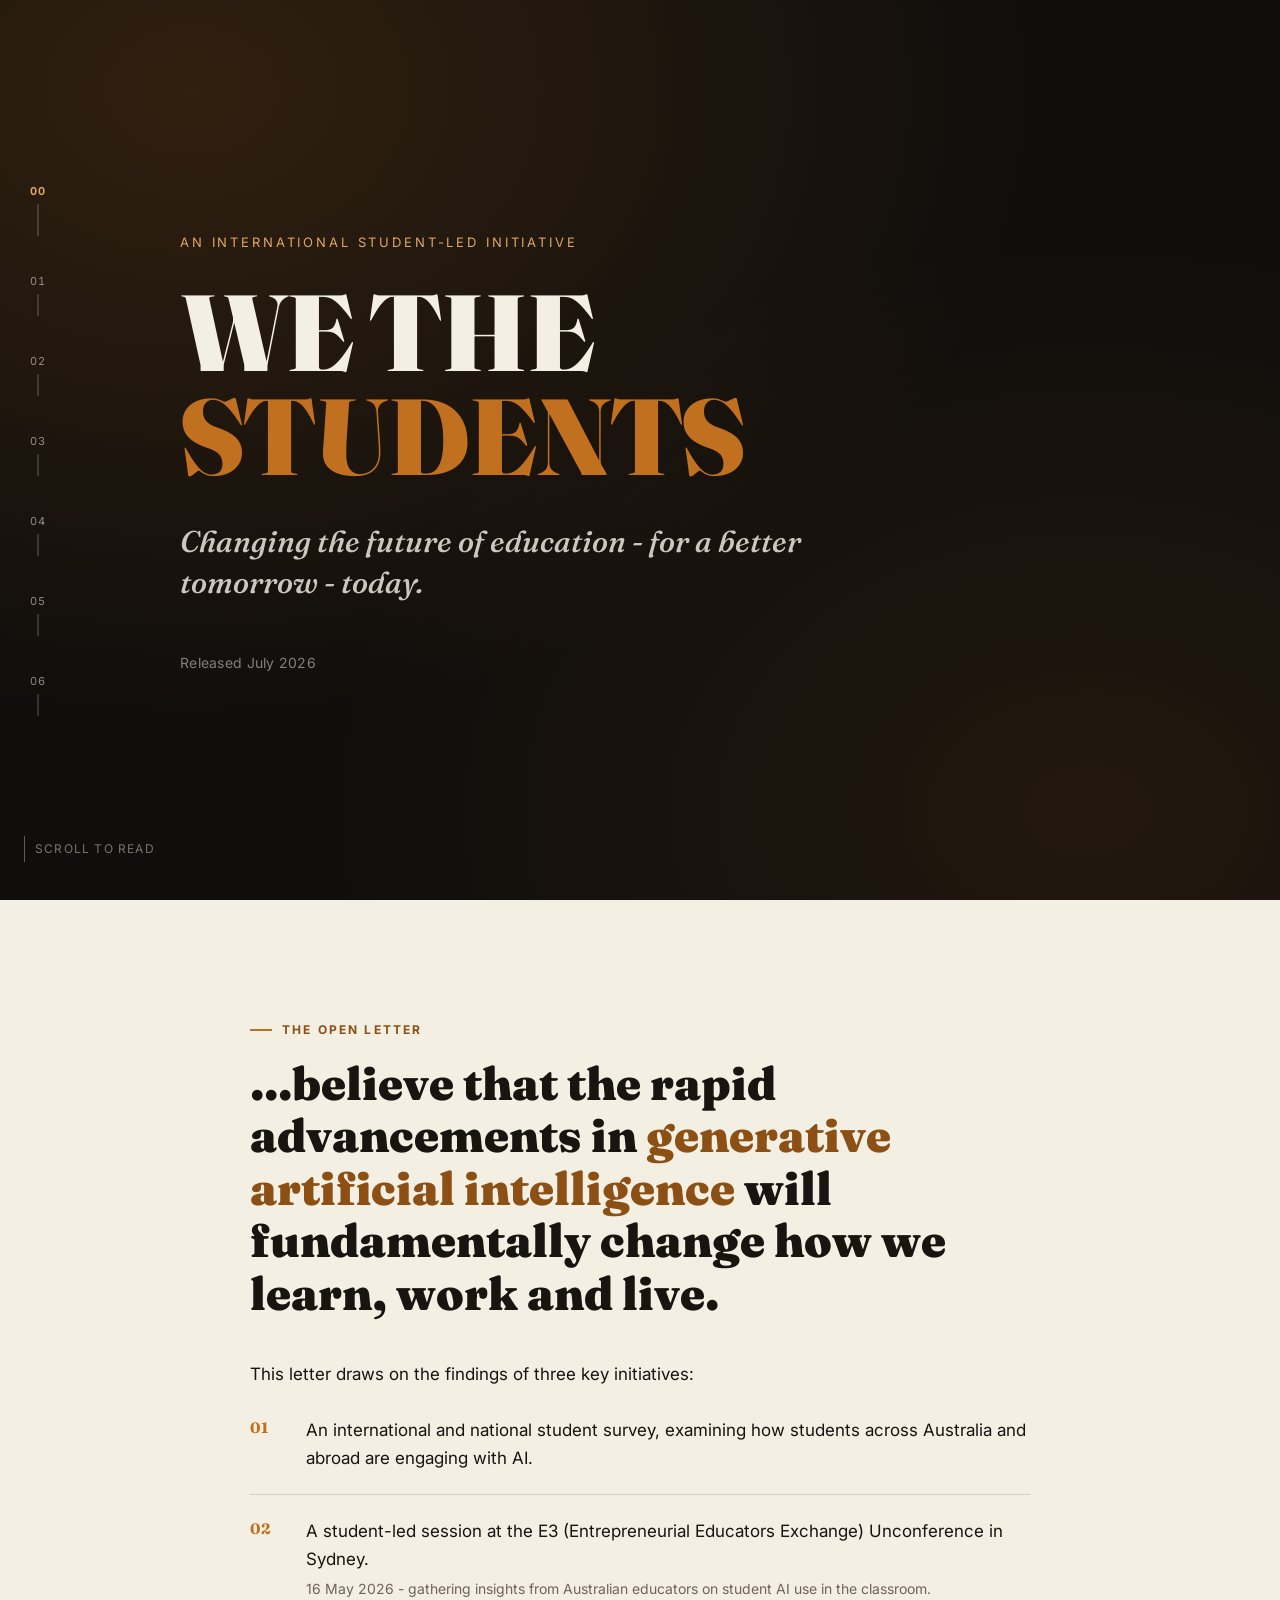
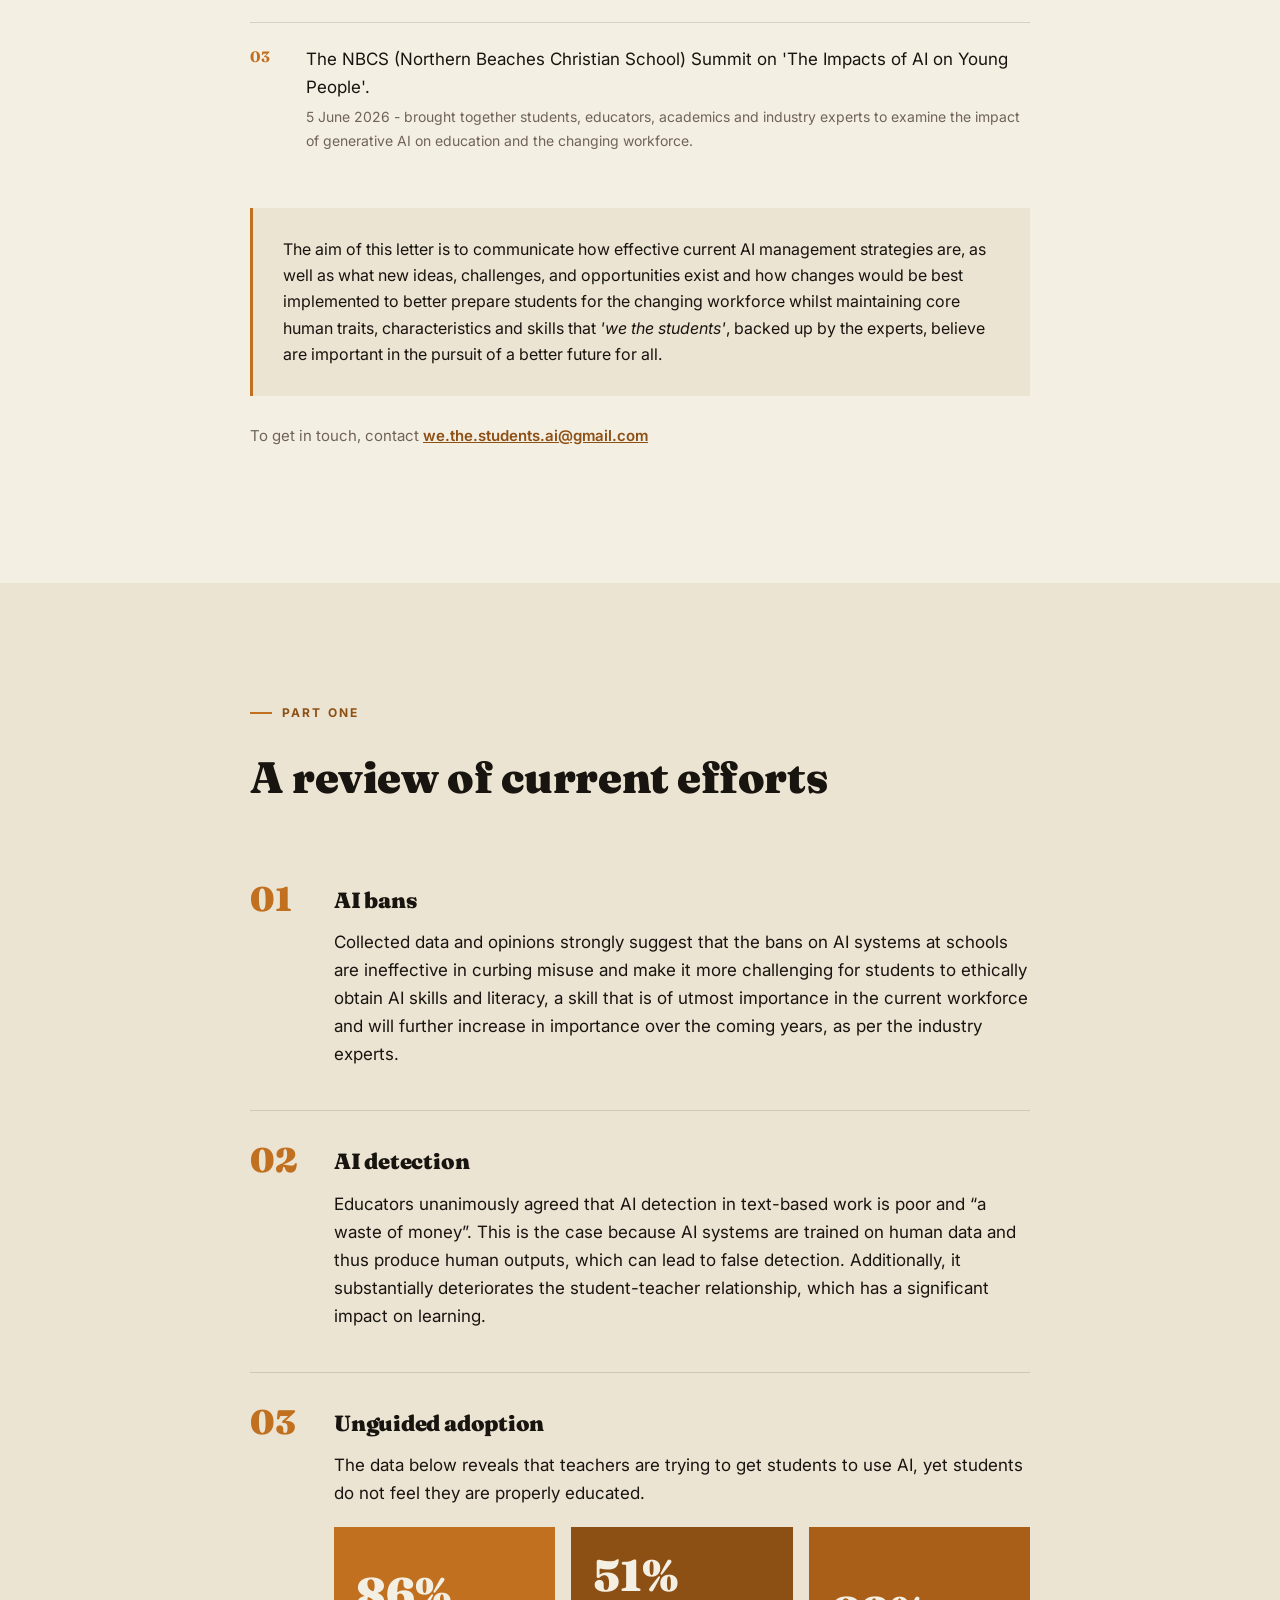
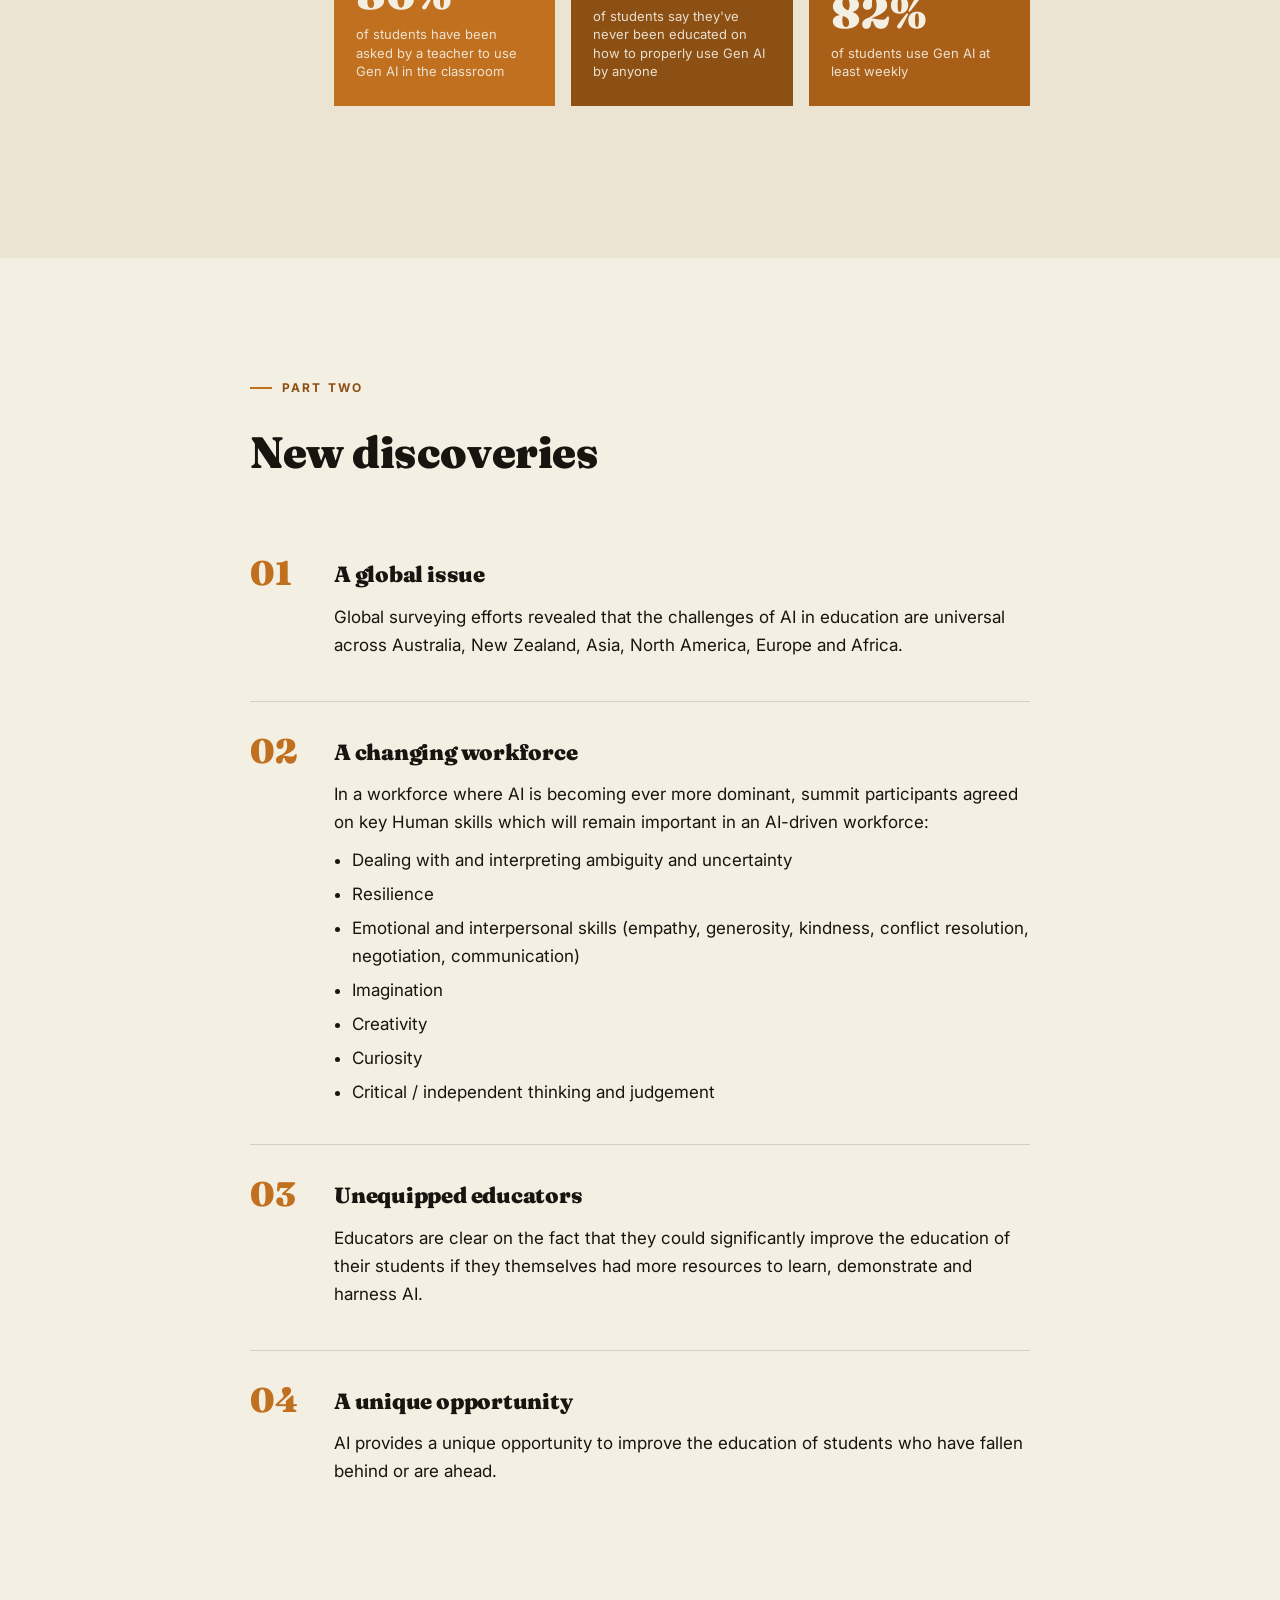
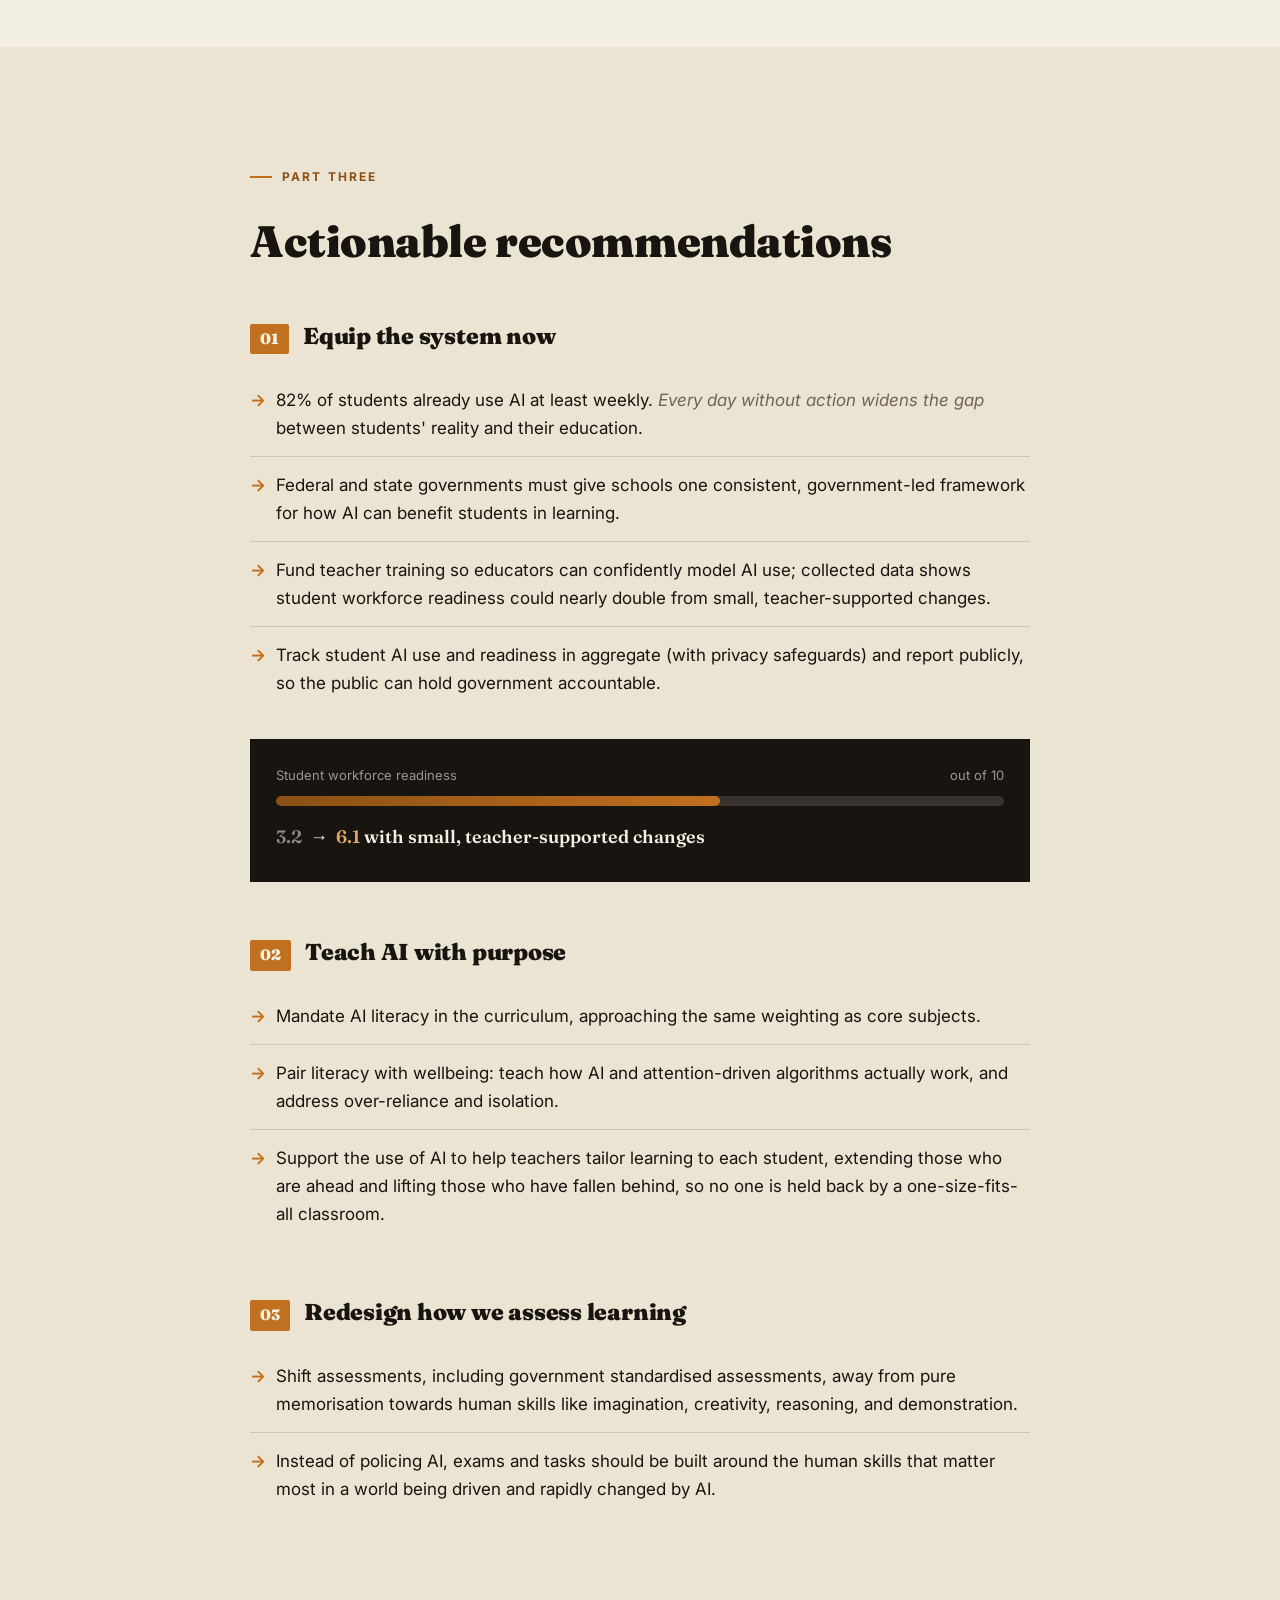
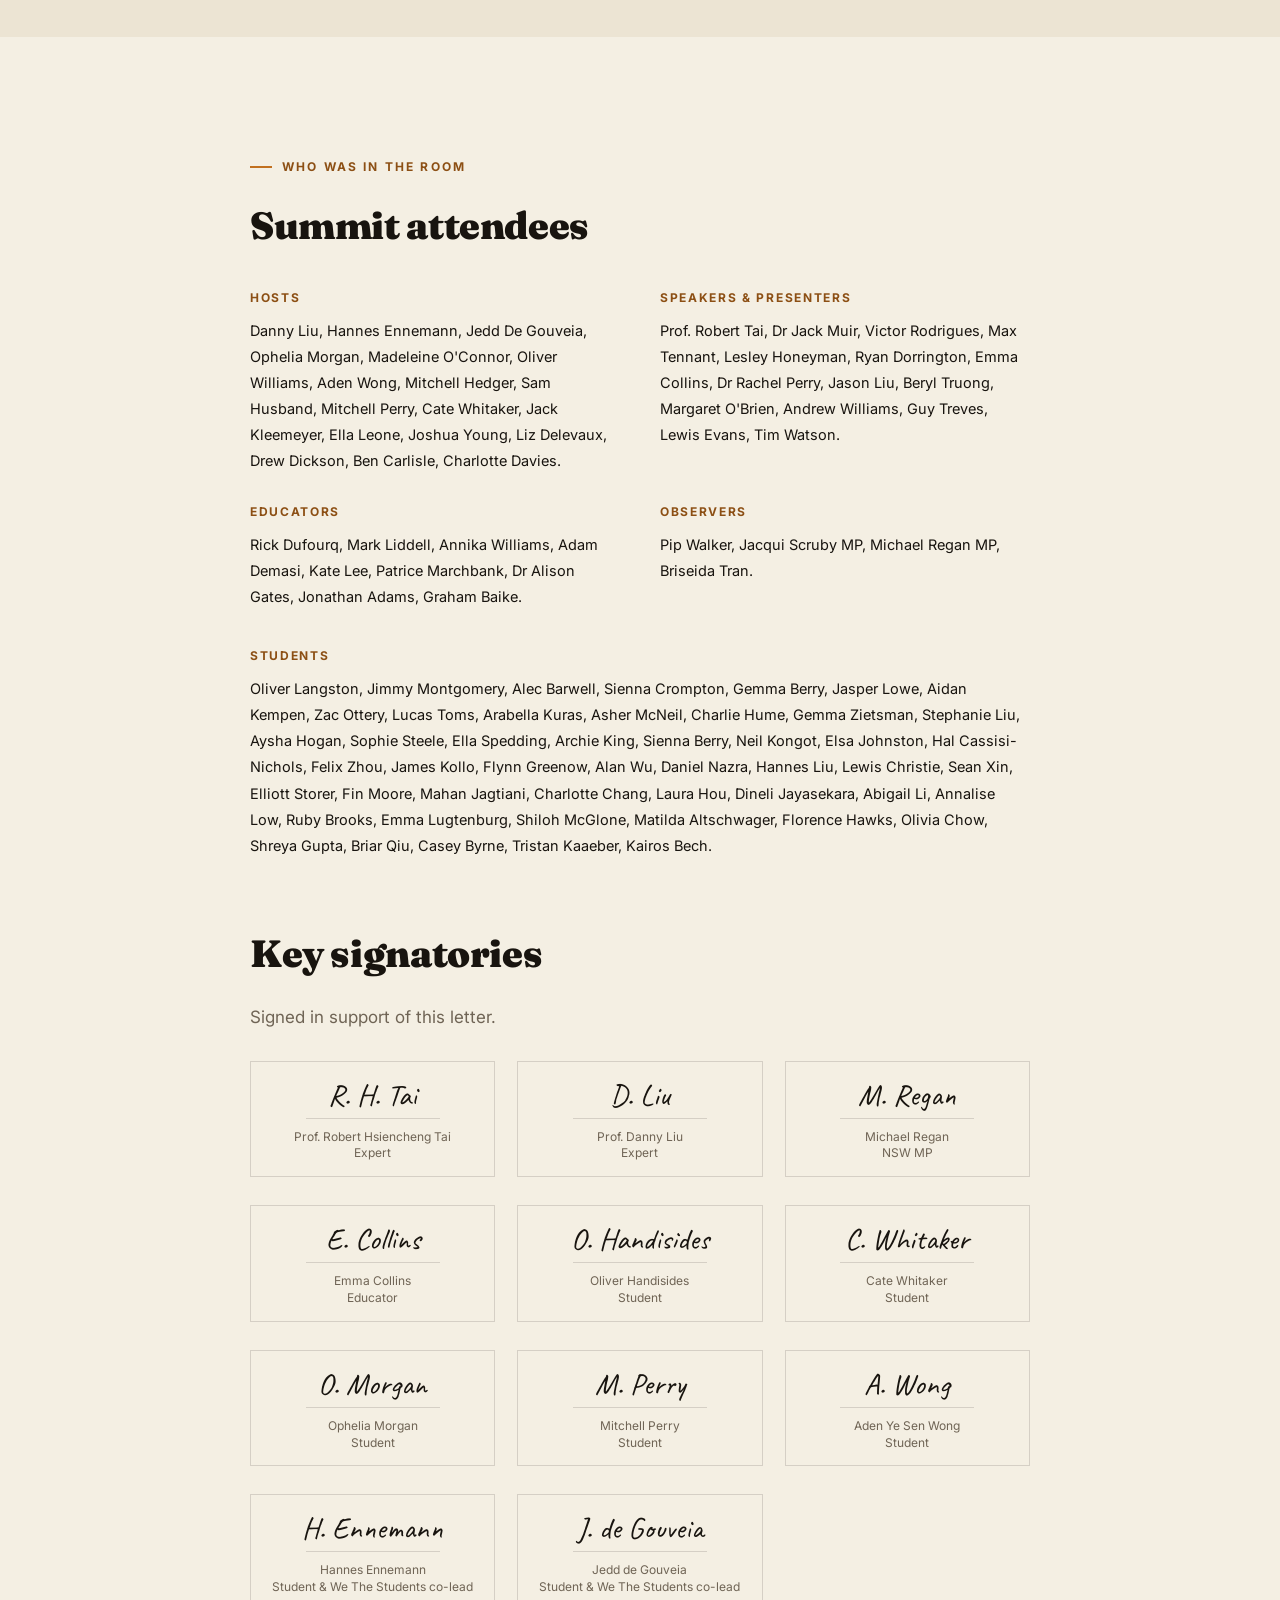
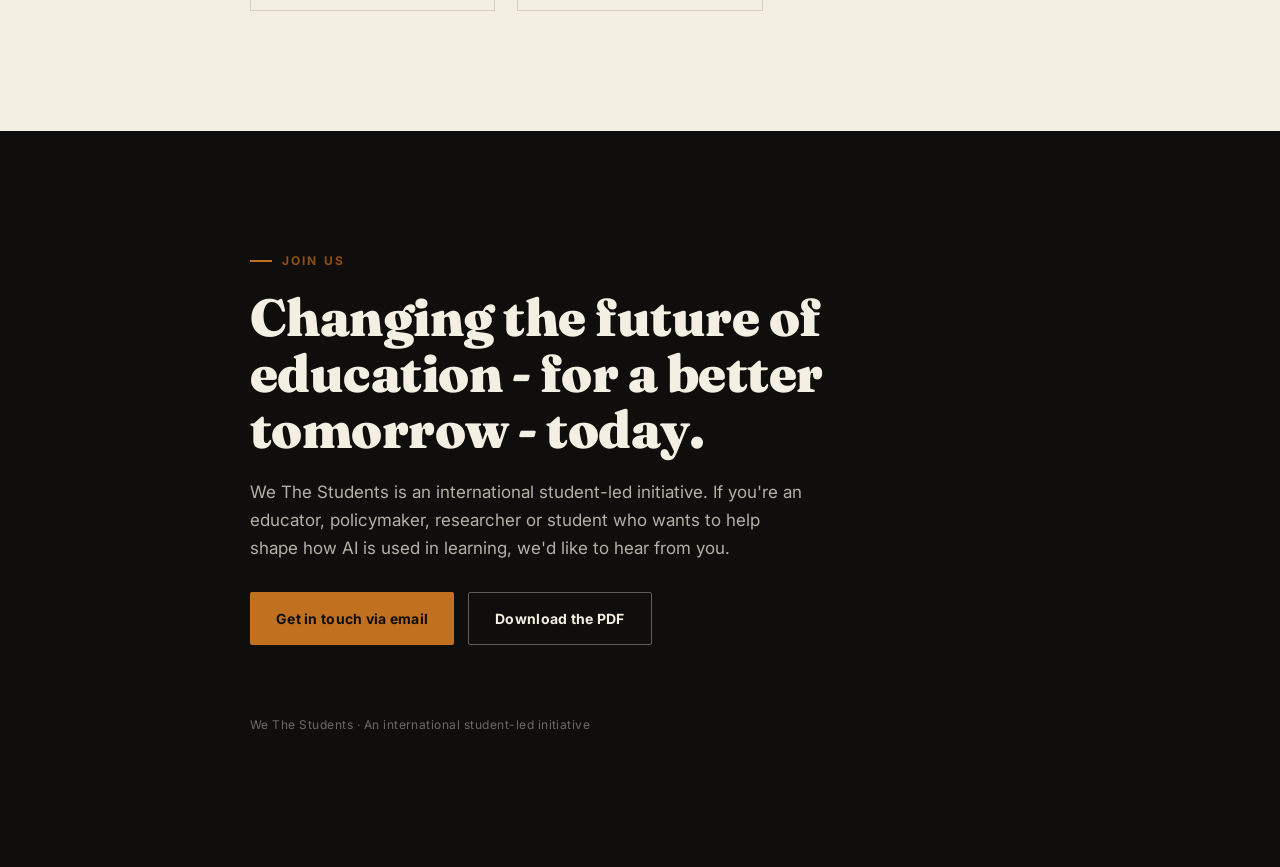
==== commit 8611f9f7: "SEO stuff" ====
--- a/index.html
+++ b/index.html
@@ -4,8 +4,31 @@
 <head>
     <meta charset="UTF-8">
     <meta name="viewport" content="width=device-width, initial-scale=1.0">
-    <title>We The Students</title>
-    <meta name="description" content="An international student-led open letter on AI in education.">
+    <title>We The Students - Student-Led Open Letter on AI in Education</title>
+    <meta name="description"
+        content="An international student-led open letter on AI in education, drawing on a global student survey, an educators' unconference and a summit on AI in schools.">
+    <link rel="canonical" href="https://wethestudents.au/">
+    <meta name="theme-color" content="#100e0c">
+
+    <!-- how the link looks when it gets shared around -->
+    <meta property="og:type" content="website">
+    <meta property="og:site_name" content="We The Students">
+    <meta property="og:url" content="https://wethestudents.au/">
+    <meta property="og:title" content="We The Students - Student-Led Open Letter on AI in Education">
+    <meta property="og:description"
+        content="An international student-led open letter on AI in education, drawing on a global student survey, an educators' unconference and a summit on AI in schools.">
+    <meta property="og:image" content="https://wethestudents.au/og-image.png">
+    <meta property="og:image:width" content="1200">
+    <meta property="og:image:height" content="630">
+    <meta property="og:image:alt"
+        content="We The Students - changing the future of education, for a better tomorrow, today.">
+    <meta property="og:locale" content="en_AU">
+    <meta name="twitter:card" content="summary_large_image">
+    <meta name="twitter:title" content="We The Students - Student-Led Open Letter on AI in Education">
+    <meta name="twitter:description"
+        content="An international student-led open letter on AI in education, drawing on a global student survey, an educators' unconference and a summit on AI in schools.">
+    <meta name="twitter:image" content="https://wethestudents.au/og-image.png">
+
     <link rel="icon" href="favicon.svg" type="image/svg+xml">
     <link rel="icon" href="favicon-32.png" sizes="32x32" type="image/png">
     <link rel="apple-touch-icon" href="favicon-180.png">
@@ -15,6 +38,48 @@
         href="https://fonts.googleapis.com/css2?family=Fraunces:ital,opsz,wght@0,9..144,300;0,9..144,500;0,9..144,700;0,9..144,900;1,9..144,600&family=Inter:wght@400;500;600;700&family=Caveat:wght@500;700&display=swap"
         rel="stylesheet">
     <link rel="stylesheet" href="styles.css">
+
+    <!-- tells Google what this site actually is -->
+    <script type="application/ld+json">
+    {
+      "@context": "https://schema.org",
+      "@graph": [
+        {
+          "@type": "Organization",
+          "@id": "https://wethestudents.au/#org",
+          "name": "We The Students",
+          "url": "https://wethestudents.au/",
+          "description": "An international student-led initiative on the use of AI in education.",
+          "email": "we.the.students.ai@gmail.com",
+          "logo": "https://wethestudents.au/favicon-180.png"
+        },
+        {
+          "@type": "WebSite",
+          "@id": "https://wethestudents.au/#website",
+          "url": "https://wethestudents.au/",
+          "name": "We The Students",
+          "publisher": { "@id": "https://wethestudents.au/#org" },
+          "inLanguage": "en"
+        },
+        {
+          "@type": "Article",
+          "headline": "We The Students - an open letter on AI in education",
+          "description": "A student-led open letter on generative AI in education, drawing on an international student survey, a session at the E3 Unconference and the NBCS Summit on the impacts of AI on young people.",
+          "author": { "@id": "https://wethestudents.au/#org" },
+          "publisher": { "@id": "https://wethestudents.au/#org" },
+          "mainEntityOfPage": "https://wethestudents.au/",
+          "image": "https://wethestudents.au/og-image.png",
+          "datePublished": "2026-07",
+          "inLanguage": "en",
+          "about": [
+            { "@type": "Thing", "name": "Artificial intelligence in education" },
+            { "@type": "Thing", "name": "Education policy" },
+            { "@type": "Thing", "name": "Generative AI" }
+          ]
+        }
+      ]
+    }
+    </script>
 </head>
 
 <body>
@@ -51,8 +116,9 @@
     <section id="cover">
         <div class="inner">
             <div class="kicker">An international student-led initiative</div>
-            <h1>WE THE<br><span>STUDENTS</span></h1>
+            <h1>WE THE <br><span>STUDENTS</span></h1>
             <p class="subhead">Changing the future of education - for a better tomorrow - today.</p>
+            <p class="tag">Released July 2026</p>
         </div>
         <div class="scrolldown">
             <div class="chev"></div>Scroll to read
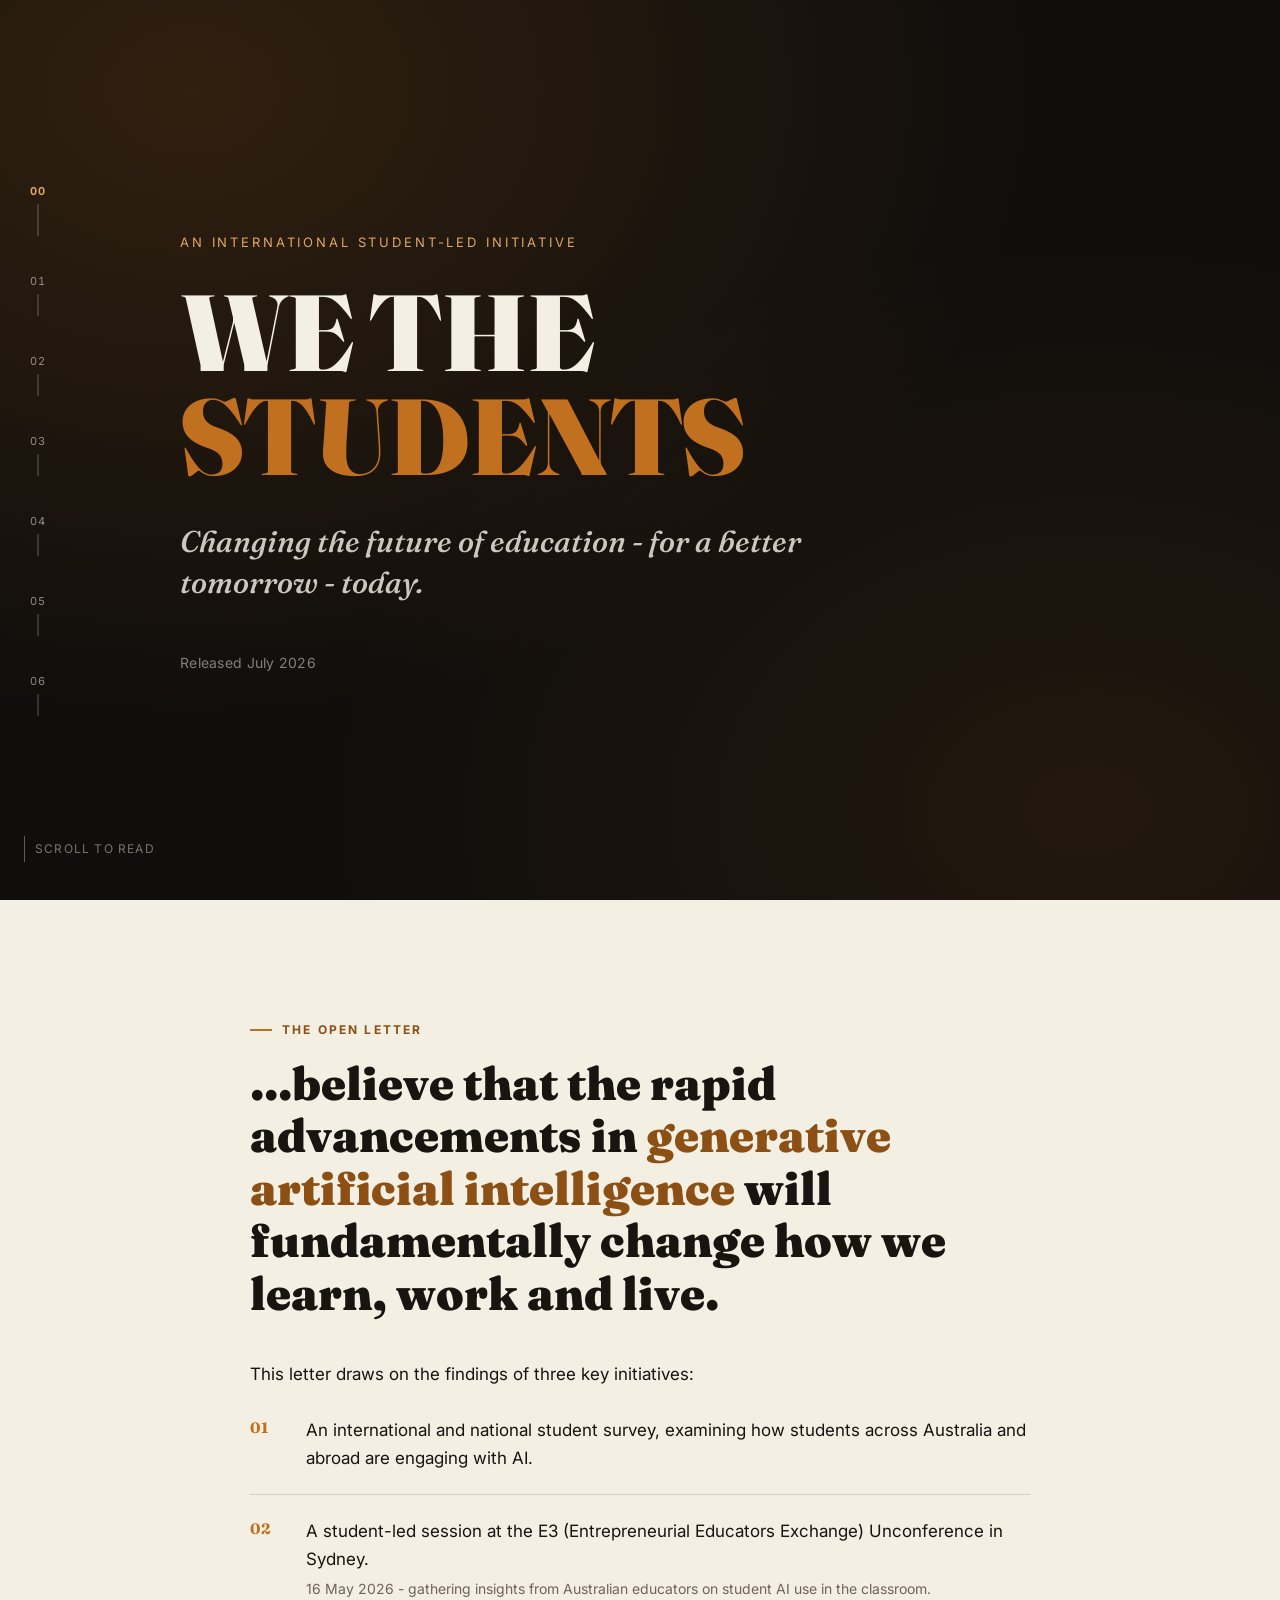
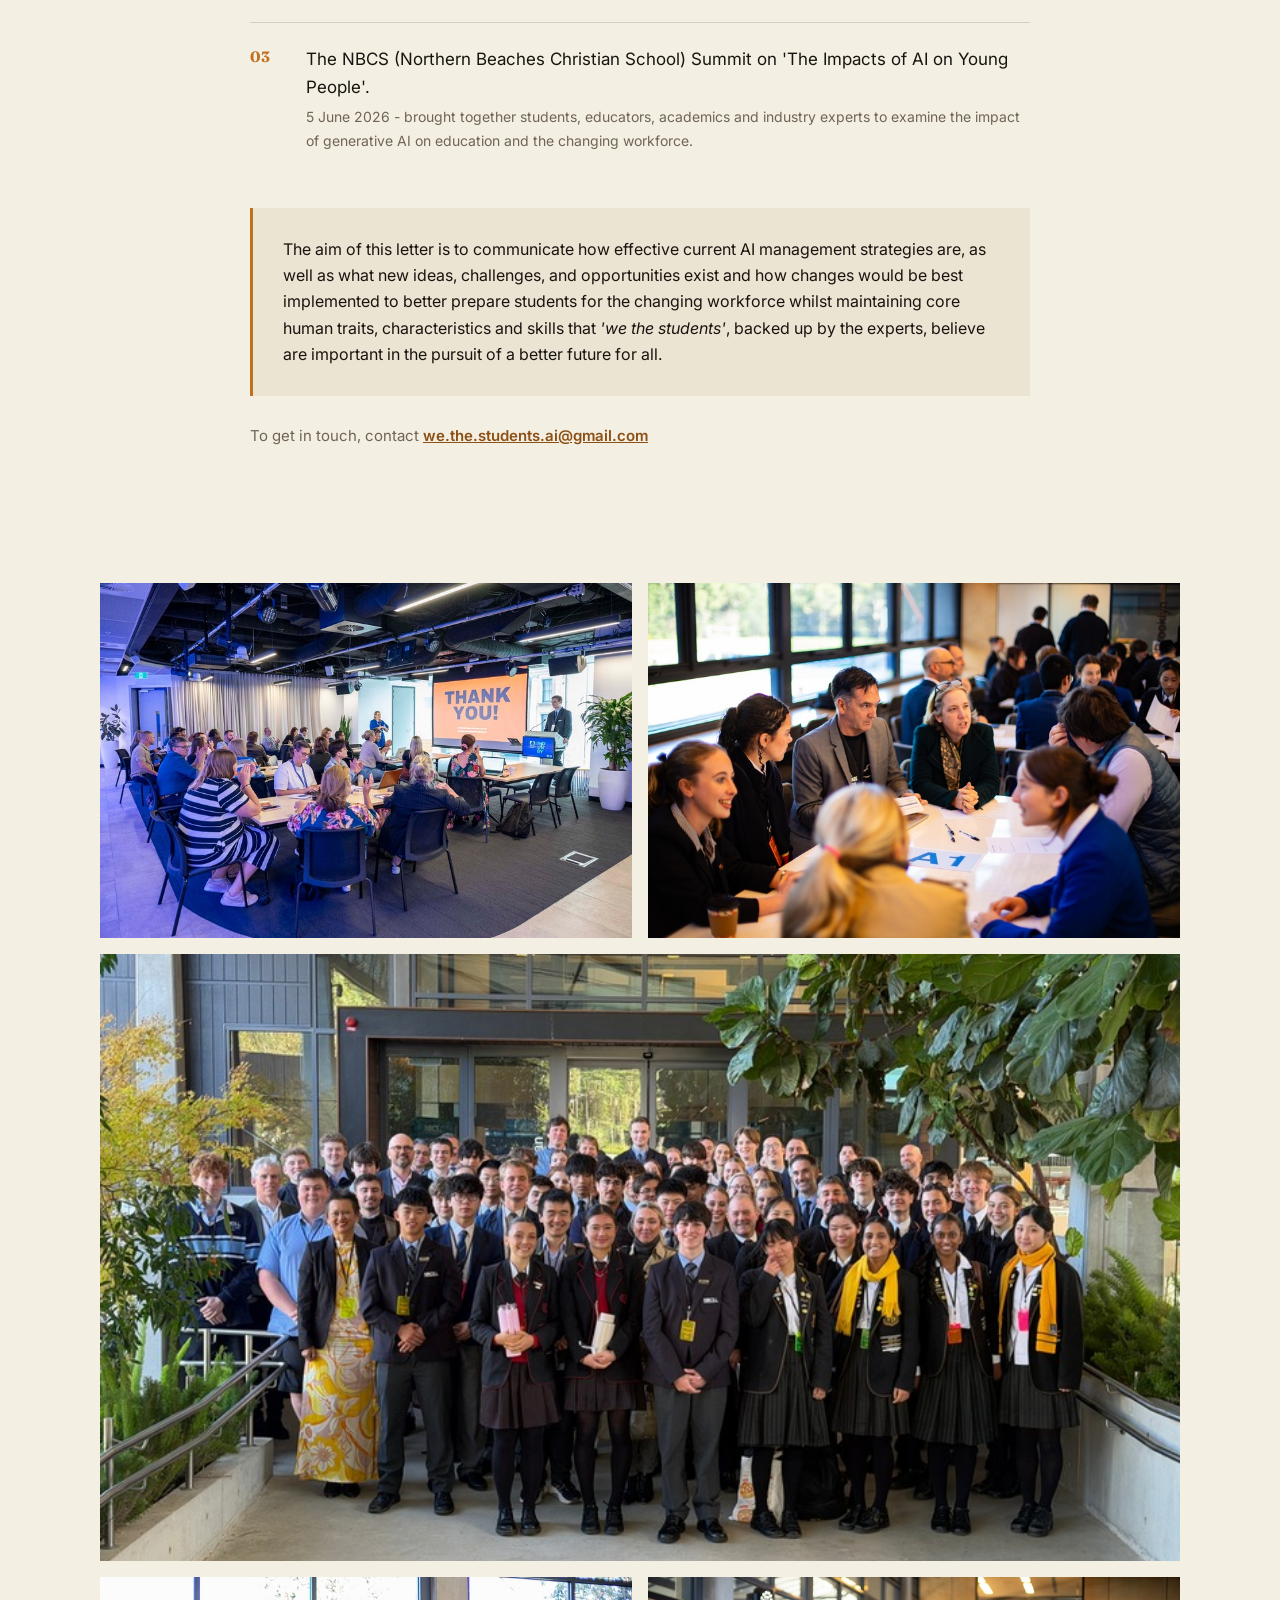
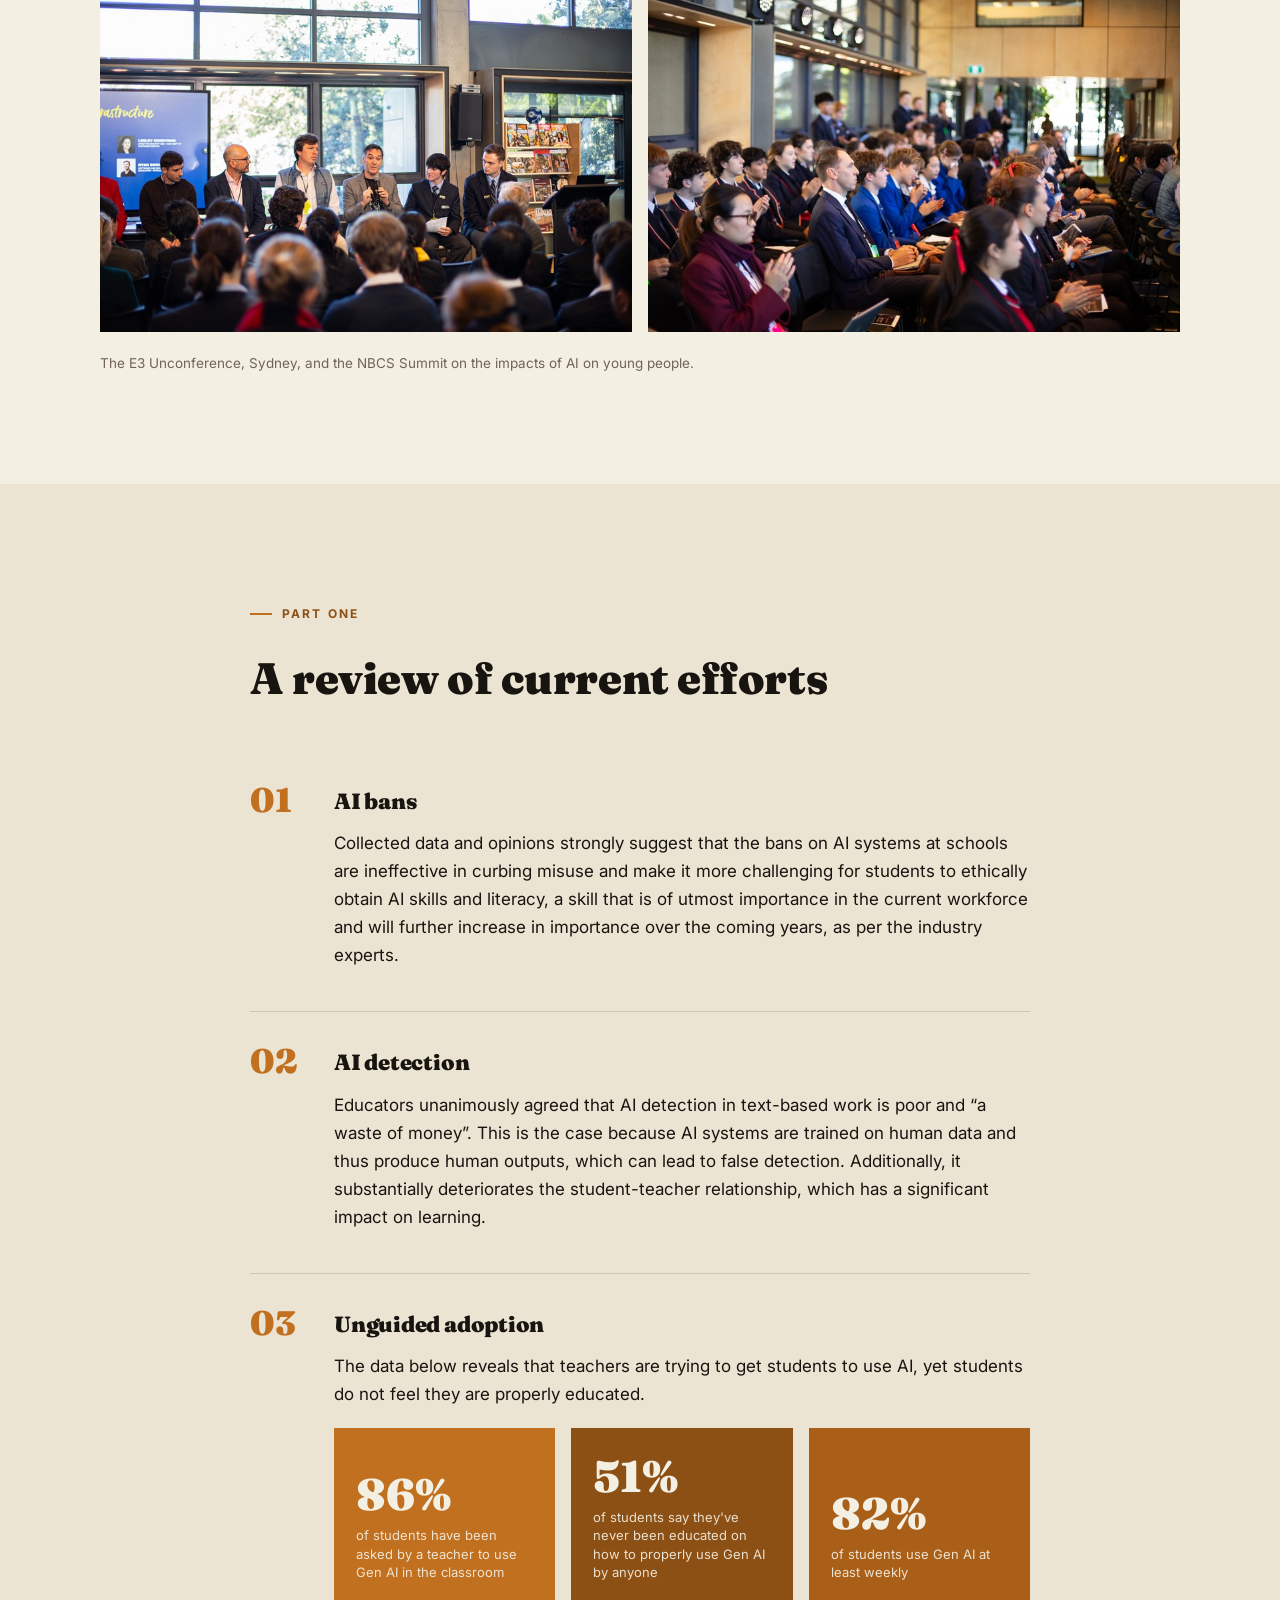
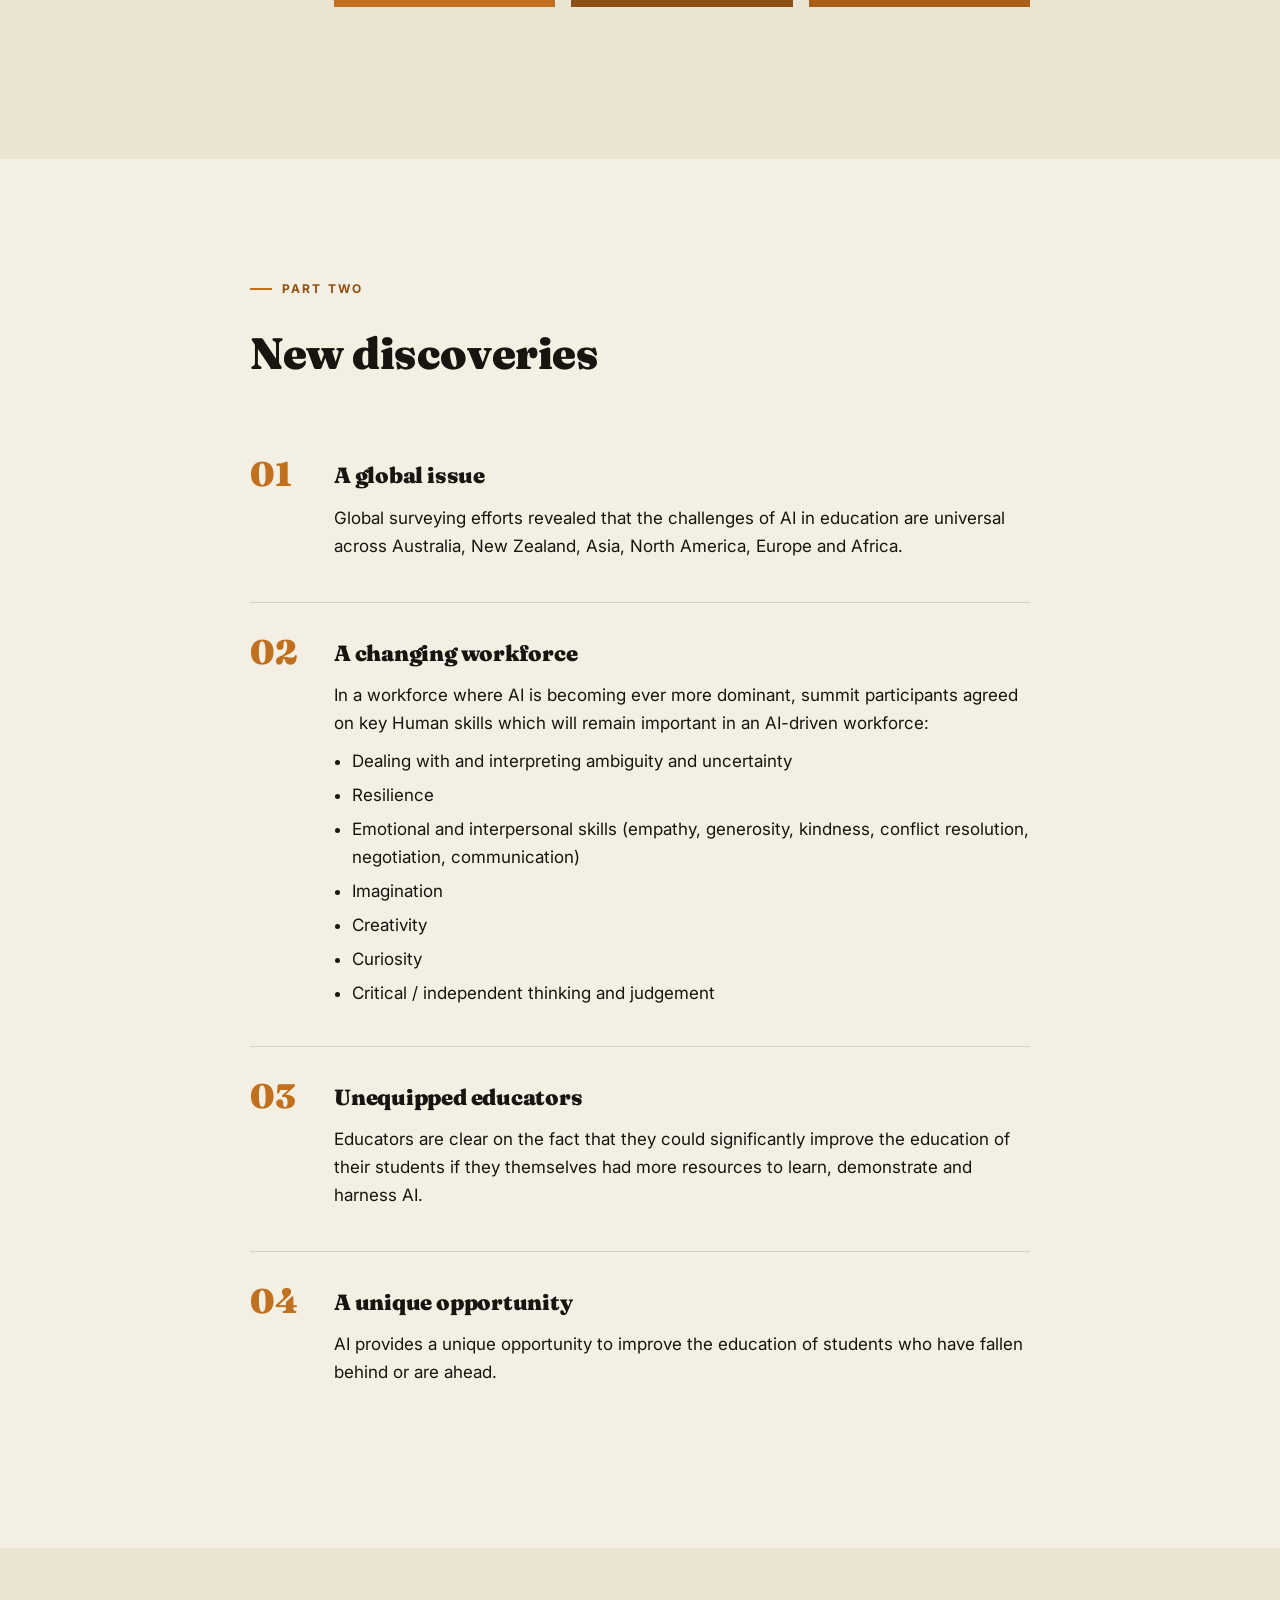
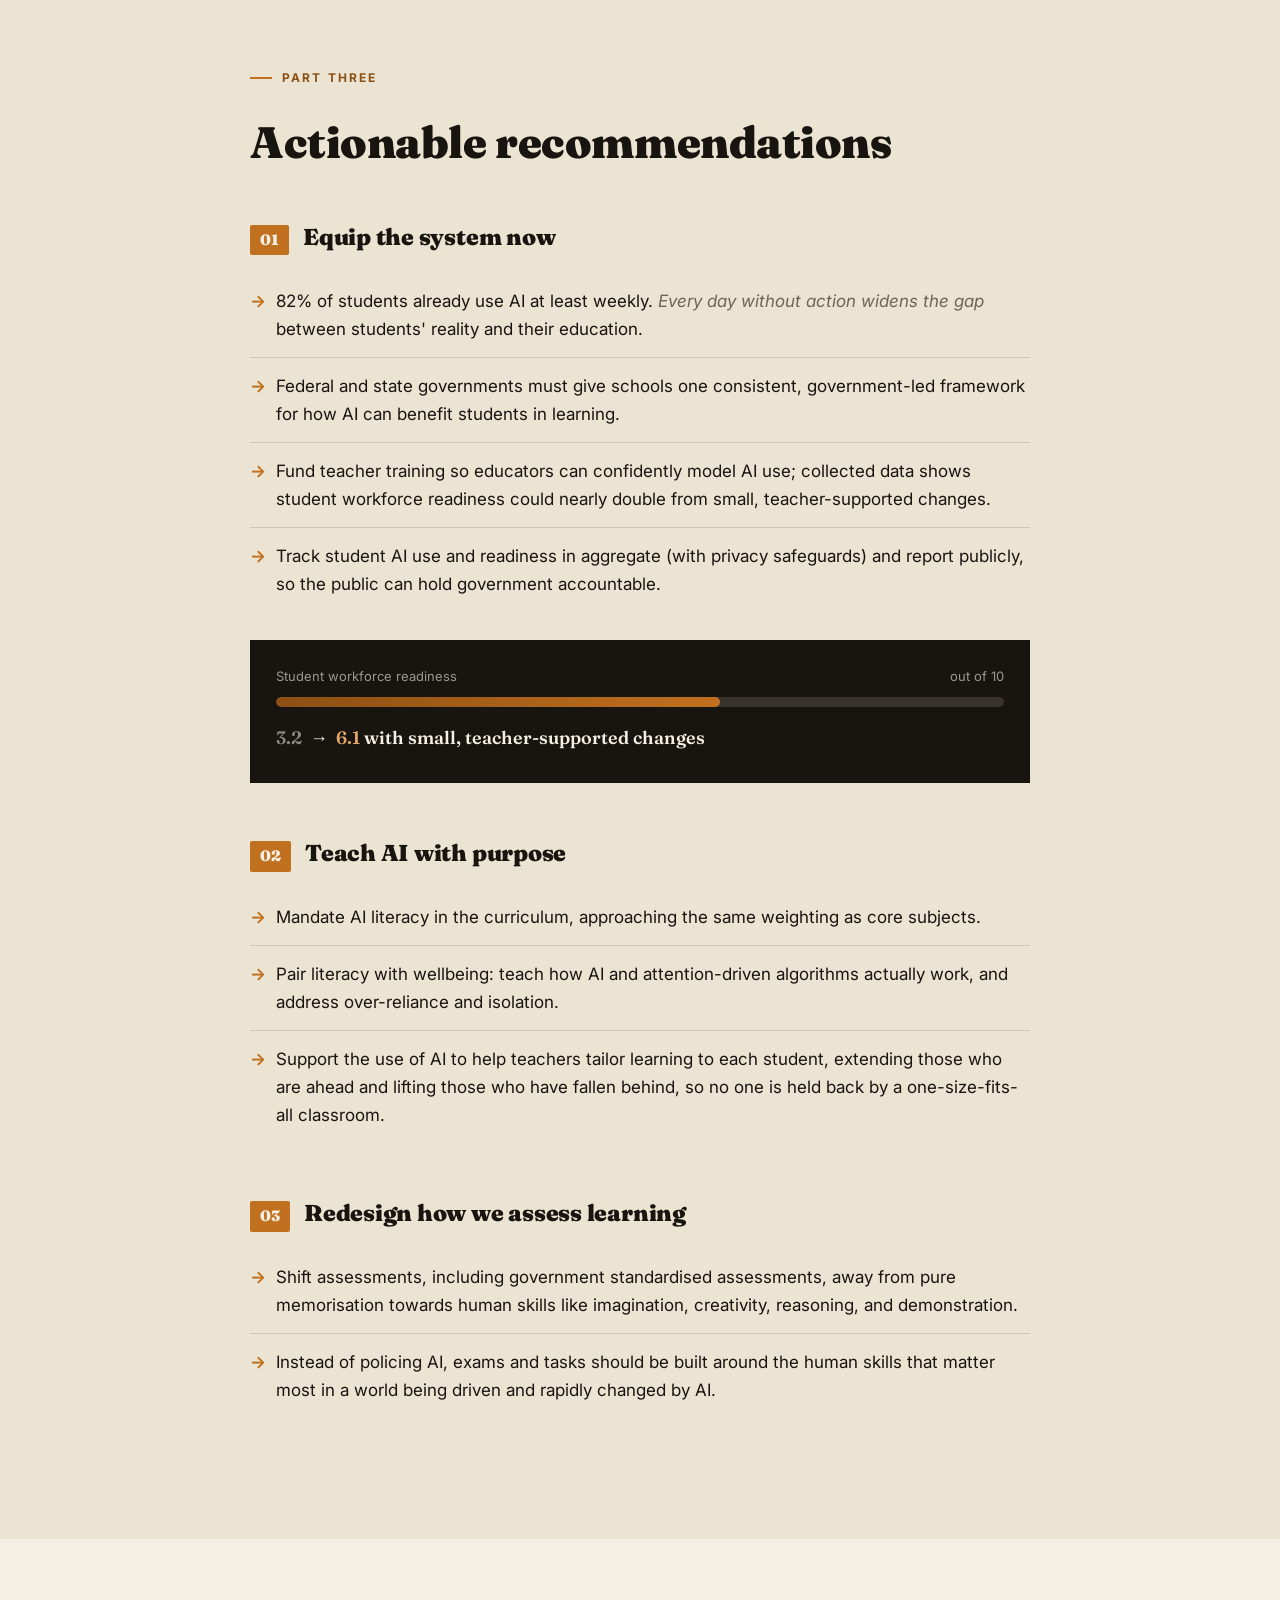
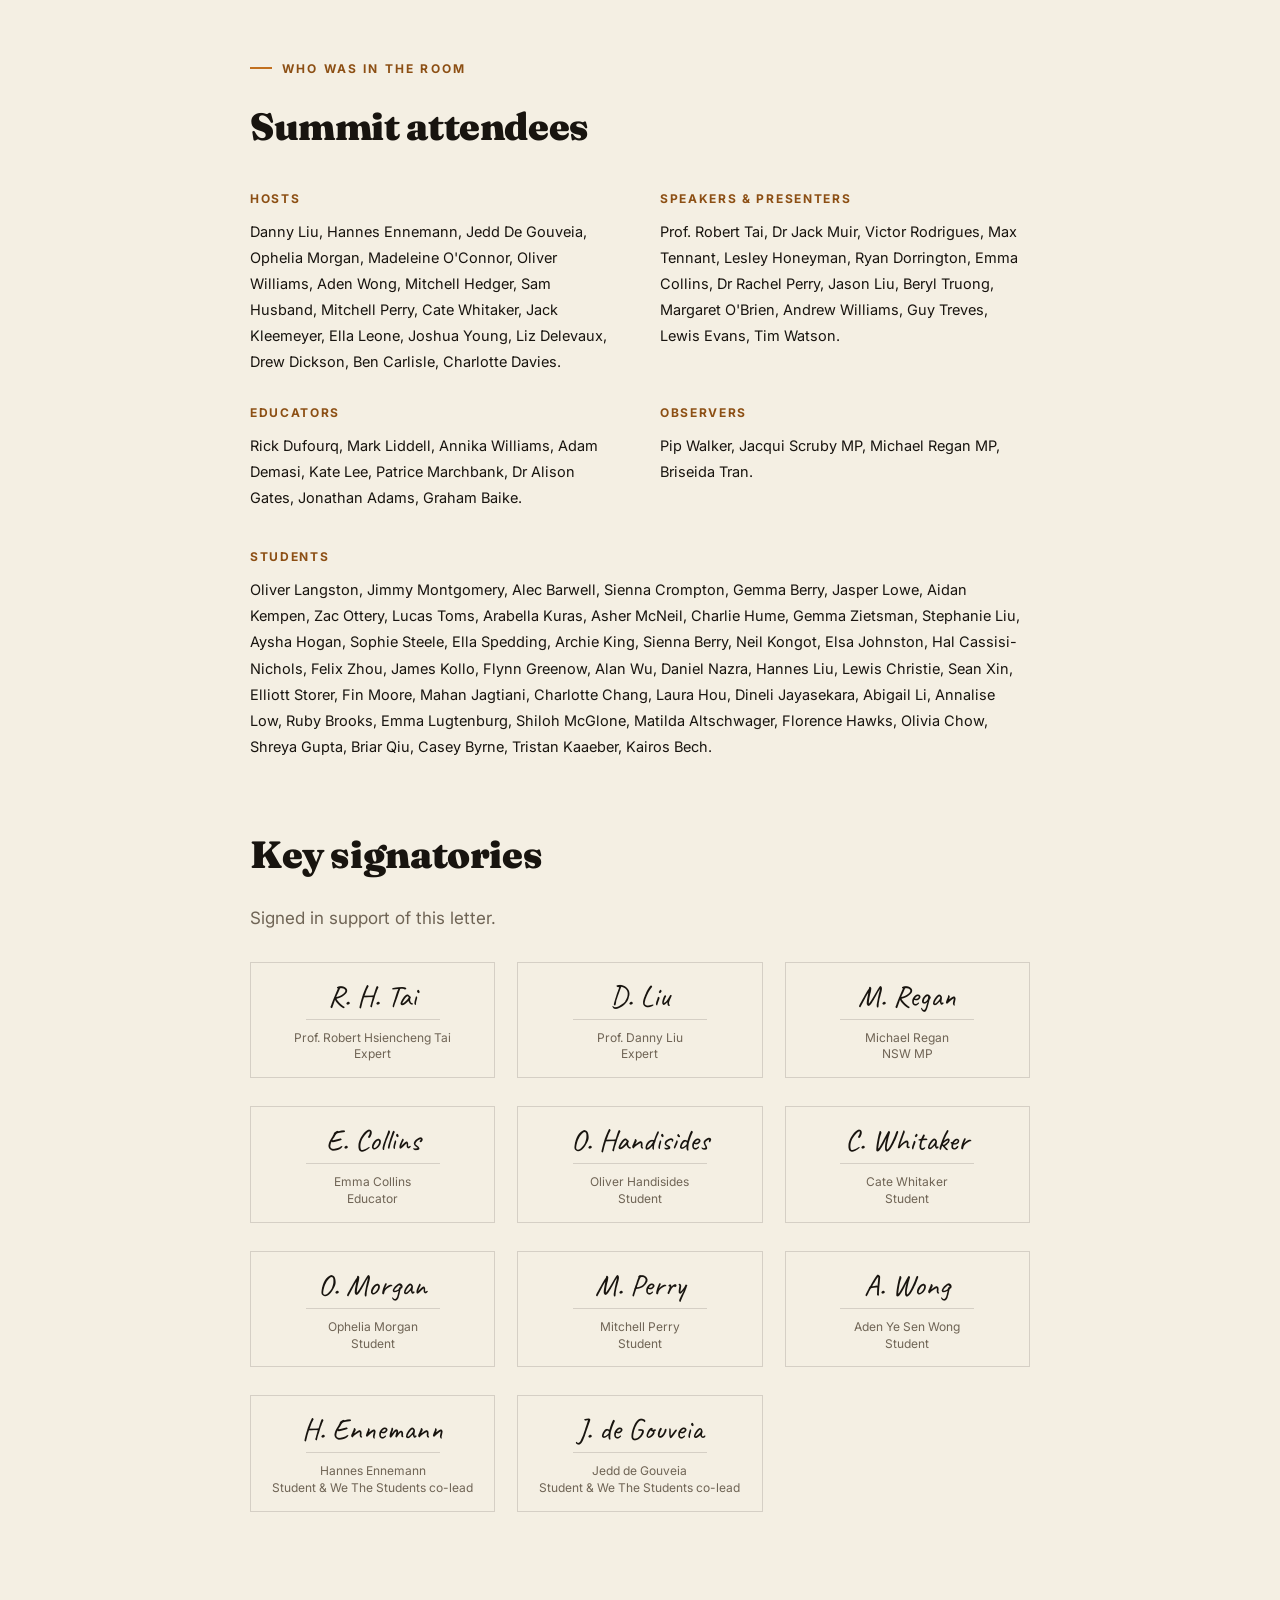
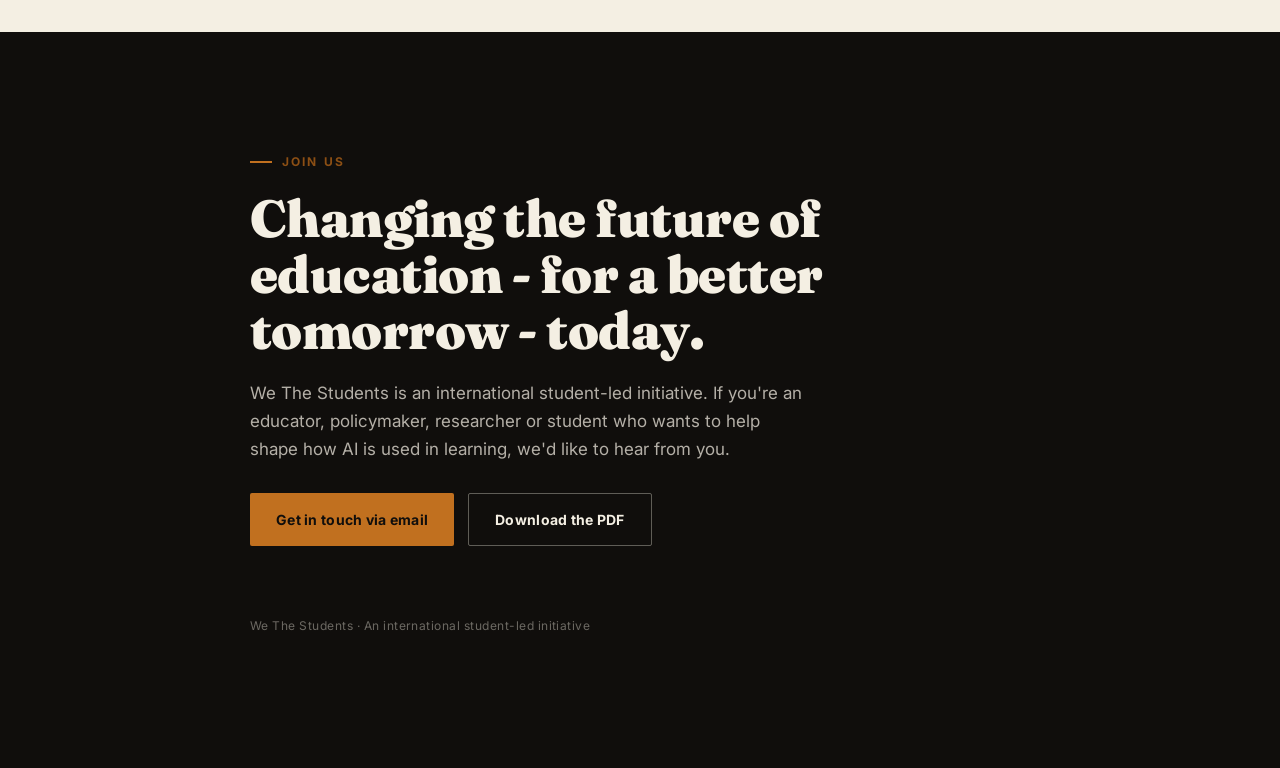
==== commit 834012b7: "add images" ====
--- a/index.html
+++ b/index.html
@@ -166,6 +166,25 @@
         </div>
     </section>
 
+    <!-- photo break between the letter and part one, like the brochure -->
+    <div class="photo-band">
+        <figure class="photo-grid">
+            <img class="reveal" src="images/e3-thankyou.jpeg" loading="lazy" decoding="async"
+                alt="Educators seated at round tables during the student-led session at the E3 Unconference in Sydney, with a 'Thank you' slide on screen.">
+            <img class="reveal" src="images/summit-roundtable.jpeg" loading="lazy" decoding="async"
+                alt="Students, educators and industry guests in discussion around a table at the NBCS summit.">
+            <img class="reveal photo-wide" src="images/summit-group.jpeg" loading="lazy" decoding="async"
+                alt="Students and educators from schools across Australia and abroad gathered for a group photo at the NBCS Summit on the impacts of AI on young people.">
+            <img class="reveal" src="images/summit-panel.jpeg" loading="lazy" decoding="async"
+                alt="A panel of speakers answering questions from students at the NBCS summit.">
+            <img class="reveal" src="images/summit-audience.jpeg" loading="lazy" decoding="async"
+                alt="Students and teachers in the audience applauding during a session at the NBCS summit.">
+            <figcaption>
+                The E3 Unconference, Sydney, and the NBCS Summit on the impacts of AI on young people.
+            </figcaption>
+        </figure>
+    </div>
+
     <section id="review" class="shade">
         <div class="inner">
             <div class="eyebrow reveal">Part One</div>
--- a/styles.css
+++ b/styles.css
@@ -447,6 +447,62 @@
   font-weight: 600;
 }
 
+/* the photo break between the letter and part one.
+   every photo gets cropped to the same shape so it stays tidy no matter
+   what size the original was - swap the files, don't touch this */
+.photo-band {
+    background: var(--paper);
+    padding: 0 24px 110px;
+    display: flex;
+    justify-content: center;
+}
+
+.photo-grid {
+    margin: 0;
+    width: 100%;
+    max-width: 1080px;
+    display: grid;
+    grid-template-columns: 1fr 1fr;
+    gap: 16px;
+}
+
+.photo-grid img {
+    display: block;
+    width: 100%;
+    aspect-ratio: 3 / 2;
+    object-fit: cover;
+    background: var(--paper-2);
+}
+
+/* the group shot runs the full width and sits a bit wider */
+.photo-grid .photo-wide {
+    grid-column: 1 / -1;
+    aspect-ratio: 16 / 9;
+}
+
+.photo-grid figcaption {
+    grid-column: 1 / -1;
+    margin-top: 4px;
+    font-size: 13.5px;
+    color: var(--muted);
+}
+
+@media (max-width: 640px) {
+    .photo-band {
+        padding: 0 20px 72px;
+    }
+
+    .photo-grid {
+        grid-template-columns: 1fr;
+        gap: 12px;
+    }
+
+    /* one column on phones, so the group shot doesn't need to be extra wide */
+    .photo-grid .photo-wide {
+        aspect-ratio: 3 / 2;
+    }
+}
+
 /* alternating background so sections don't blur together */
 .shade {
   background: var(--paper-2);
